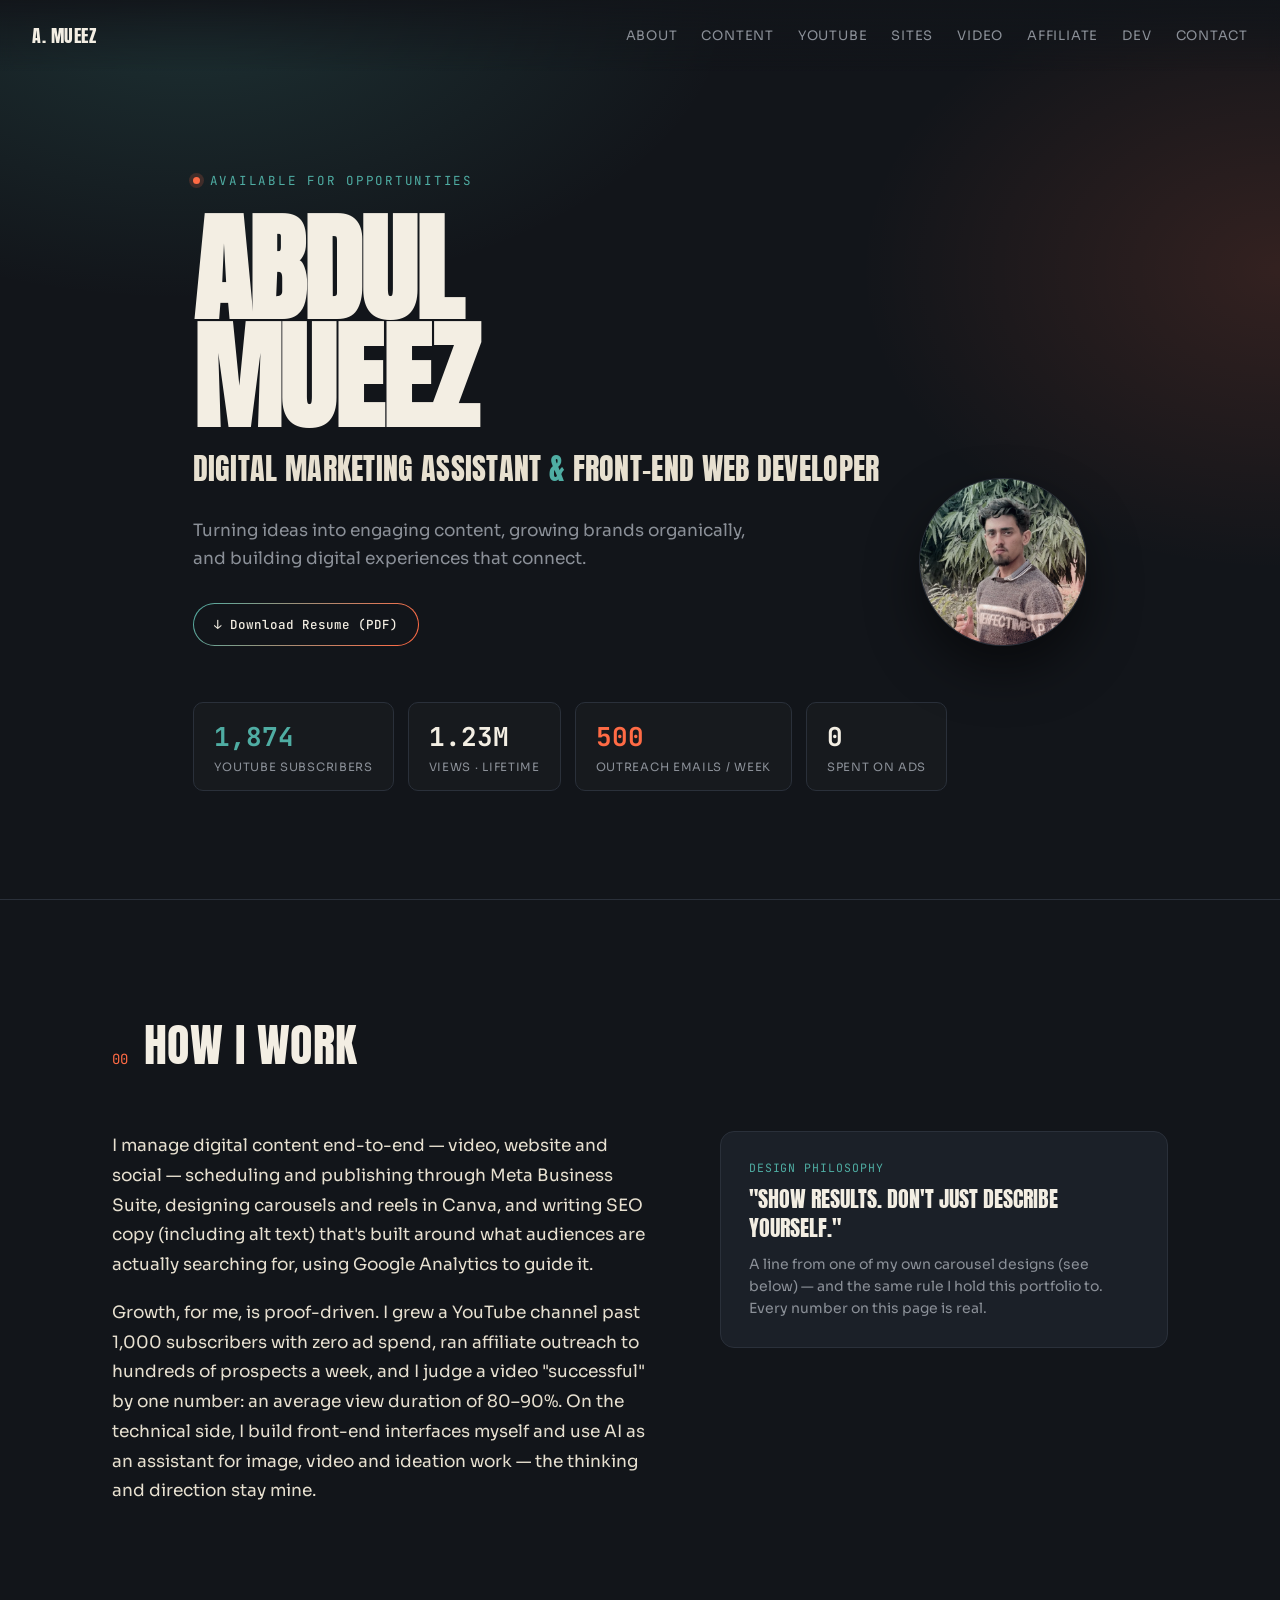
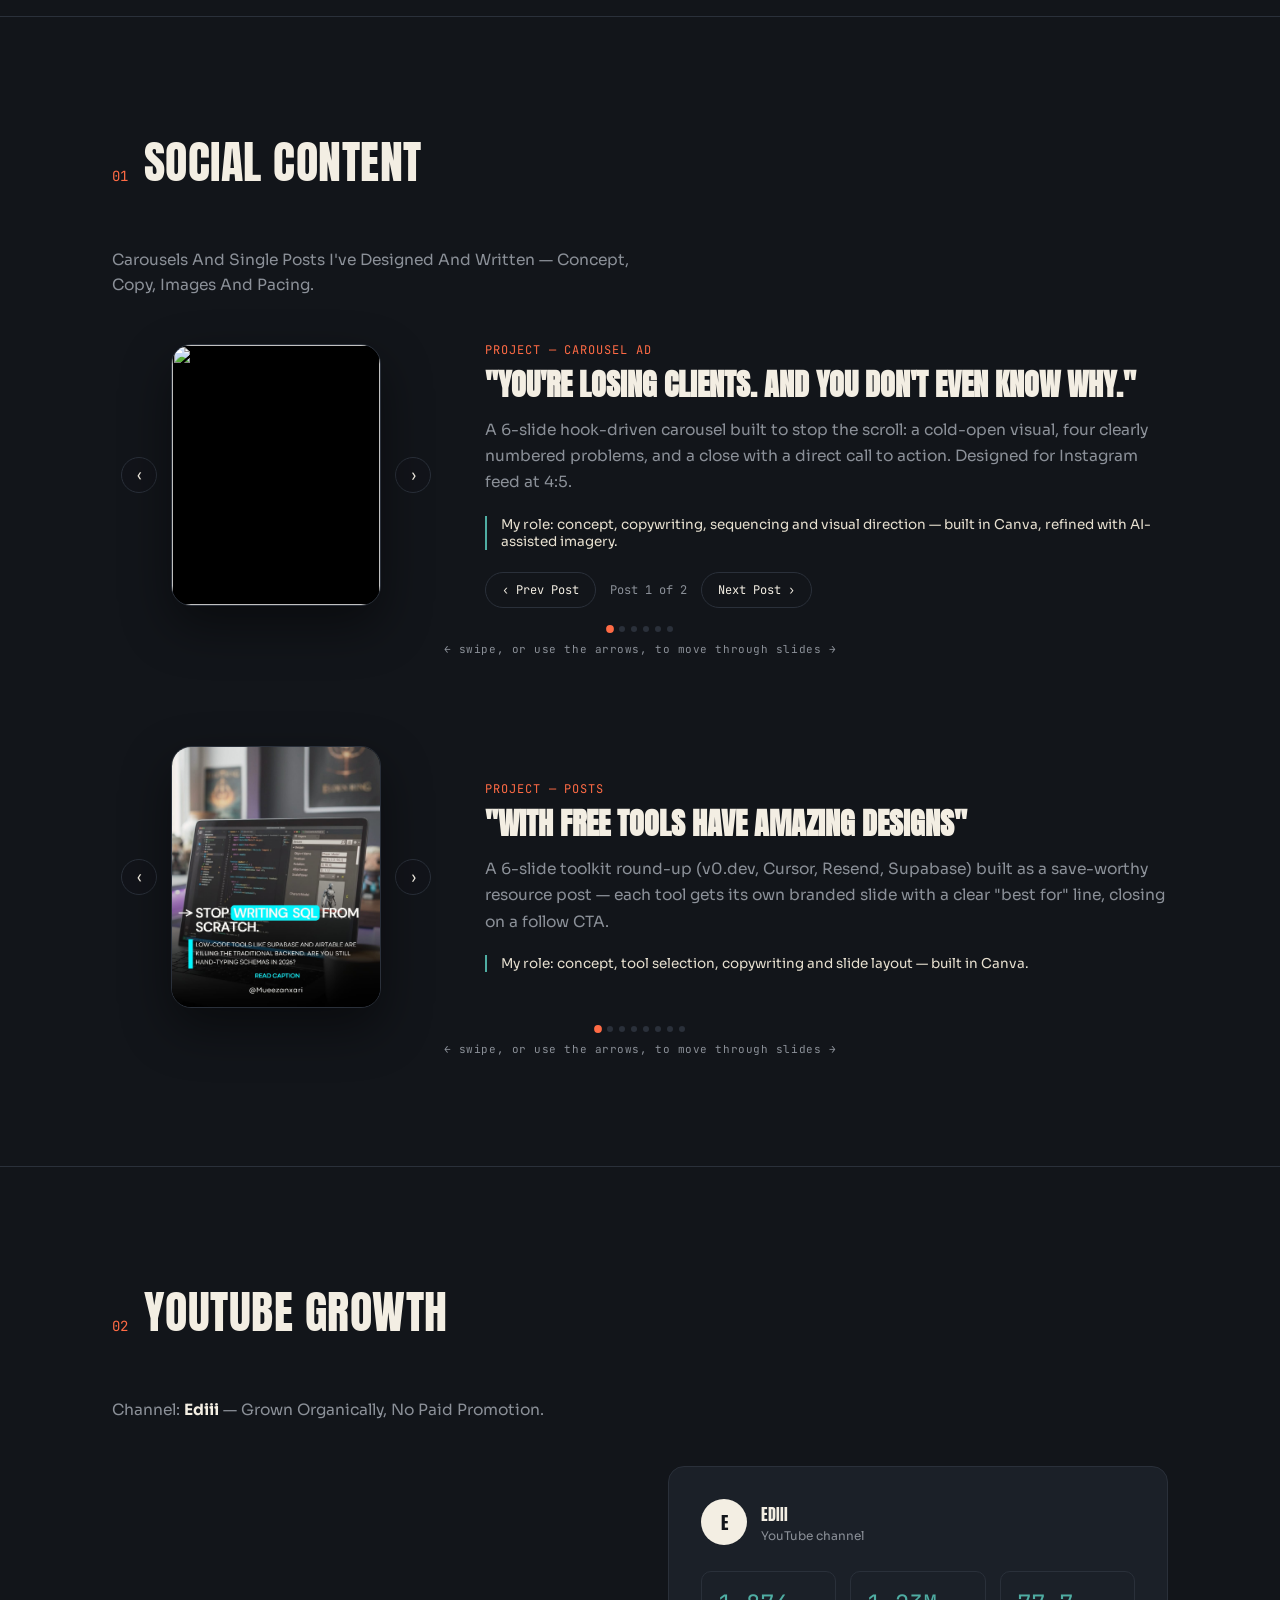
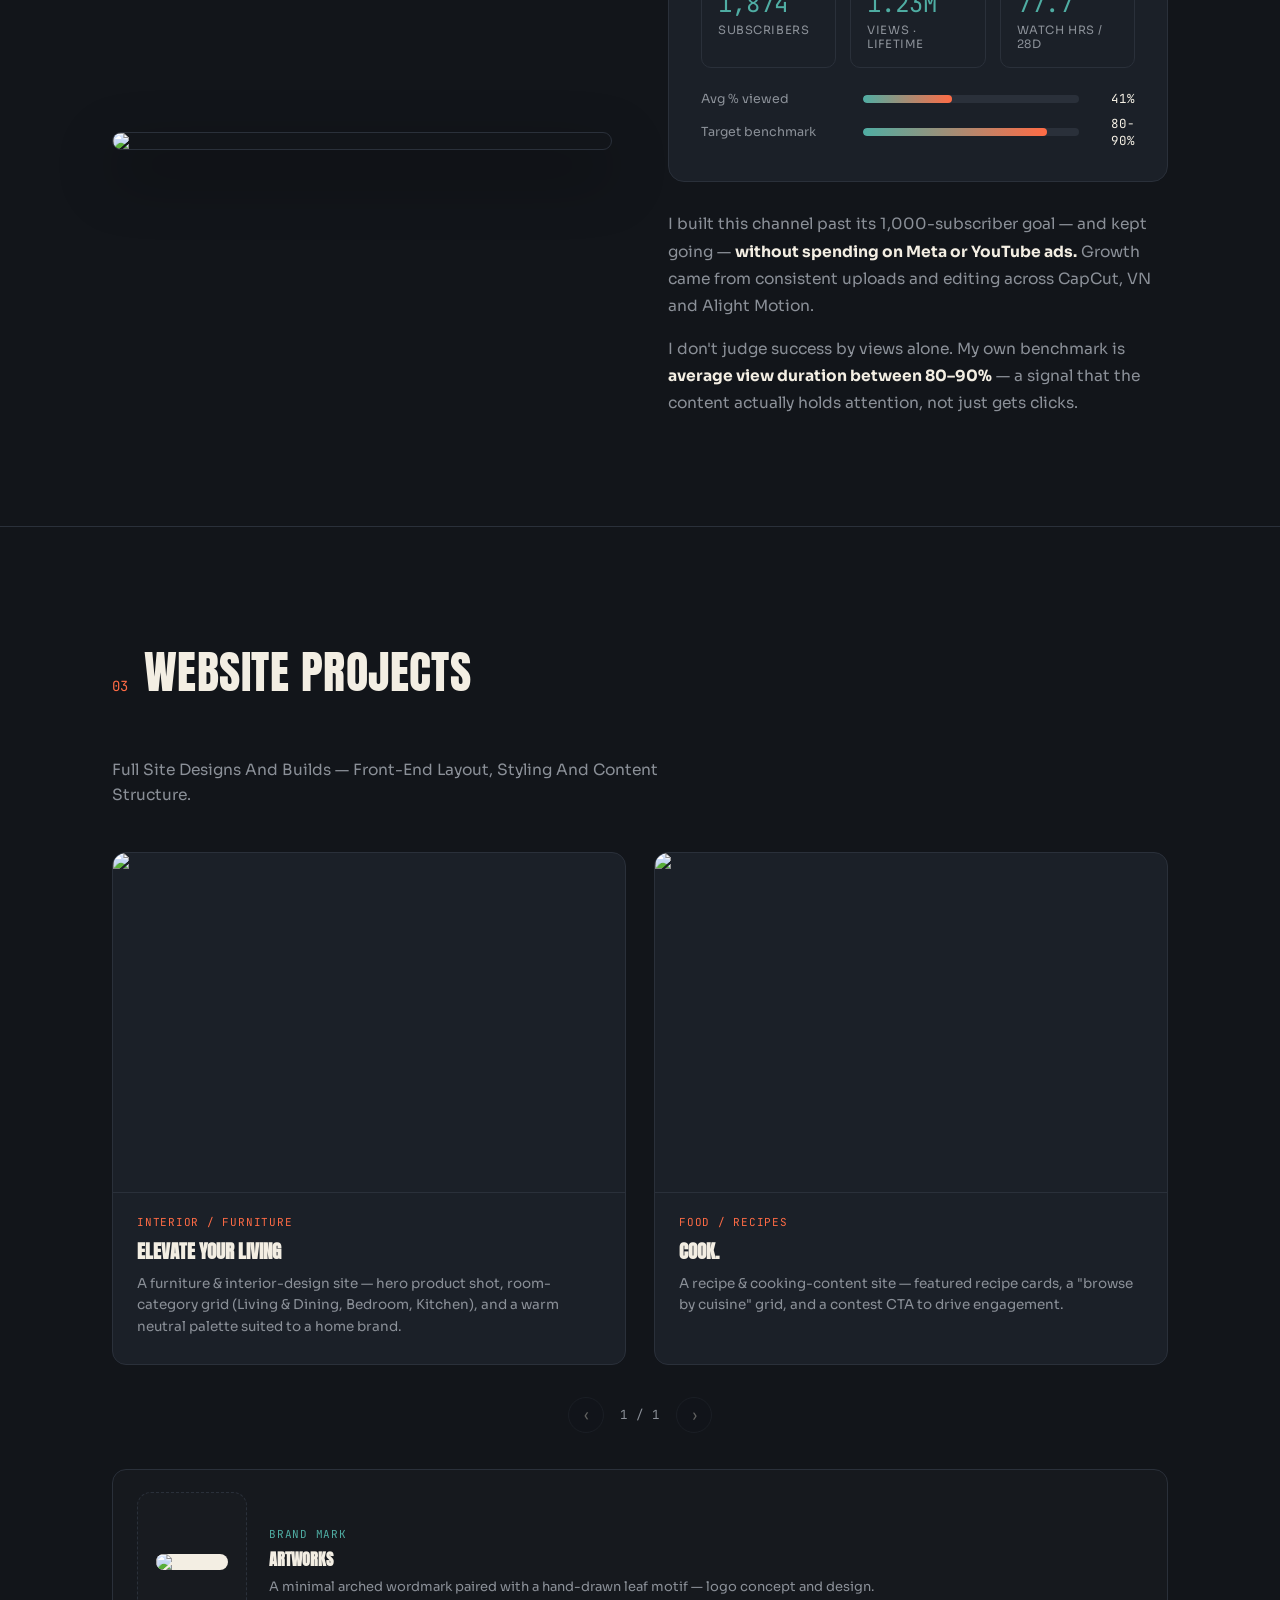
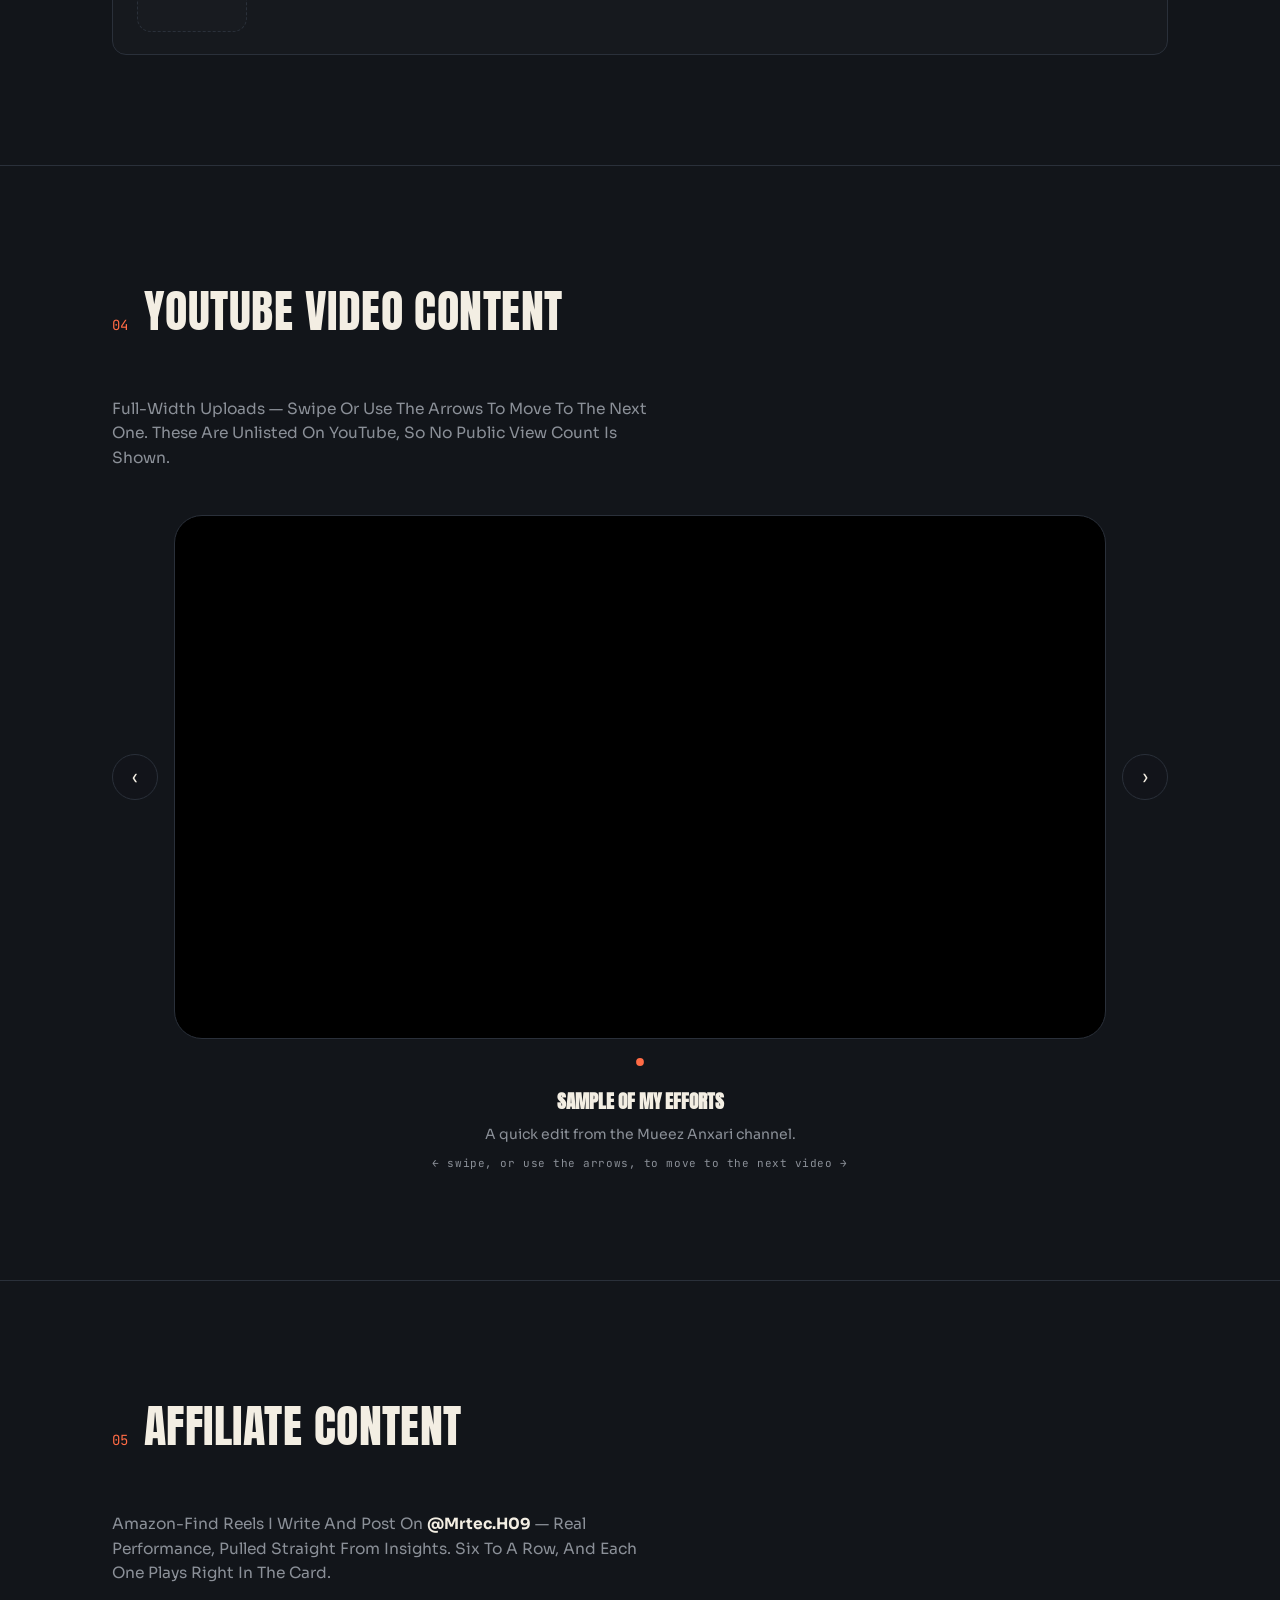
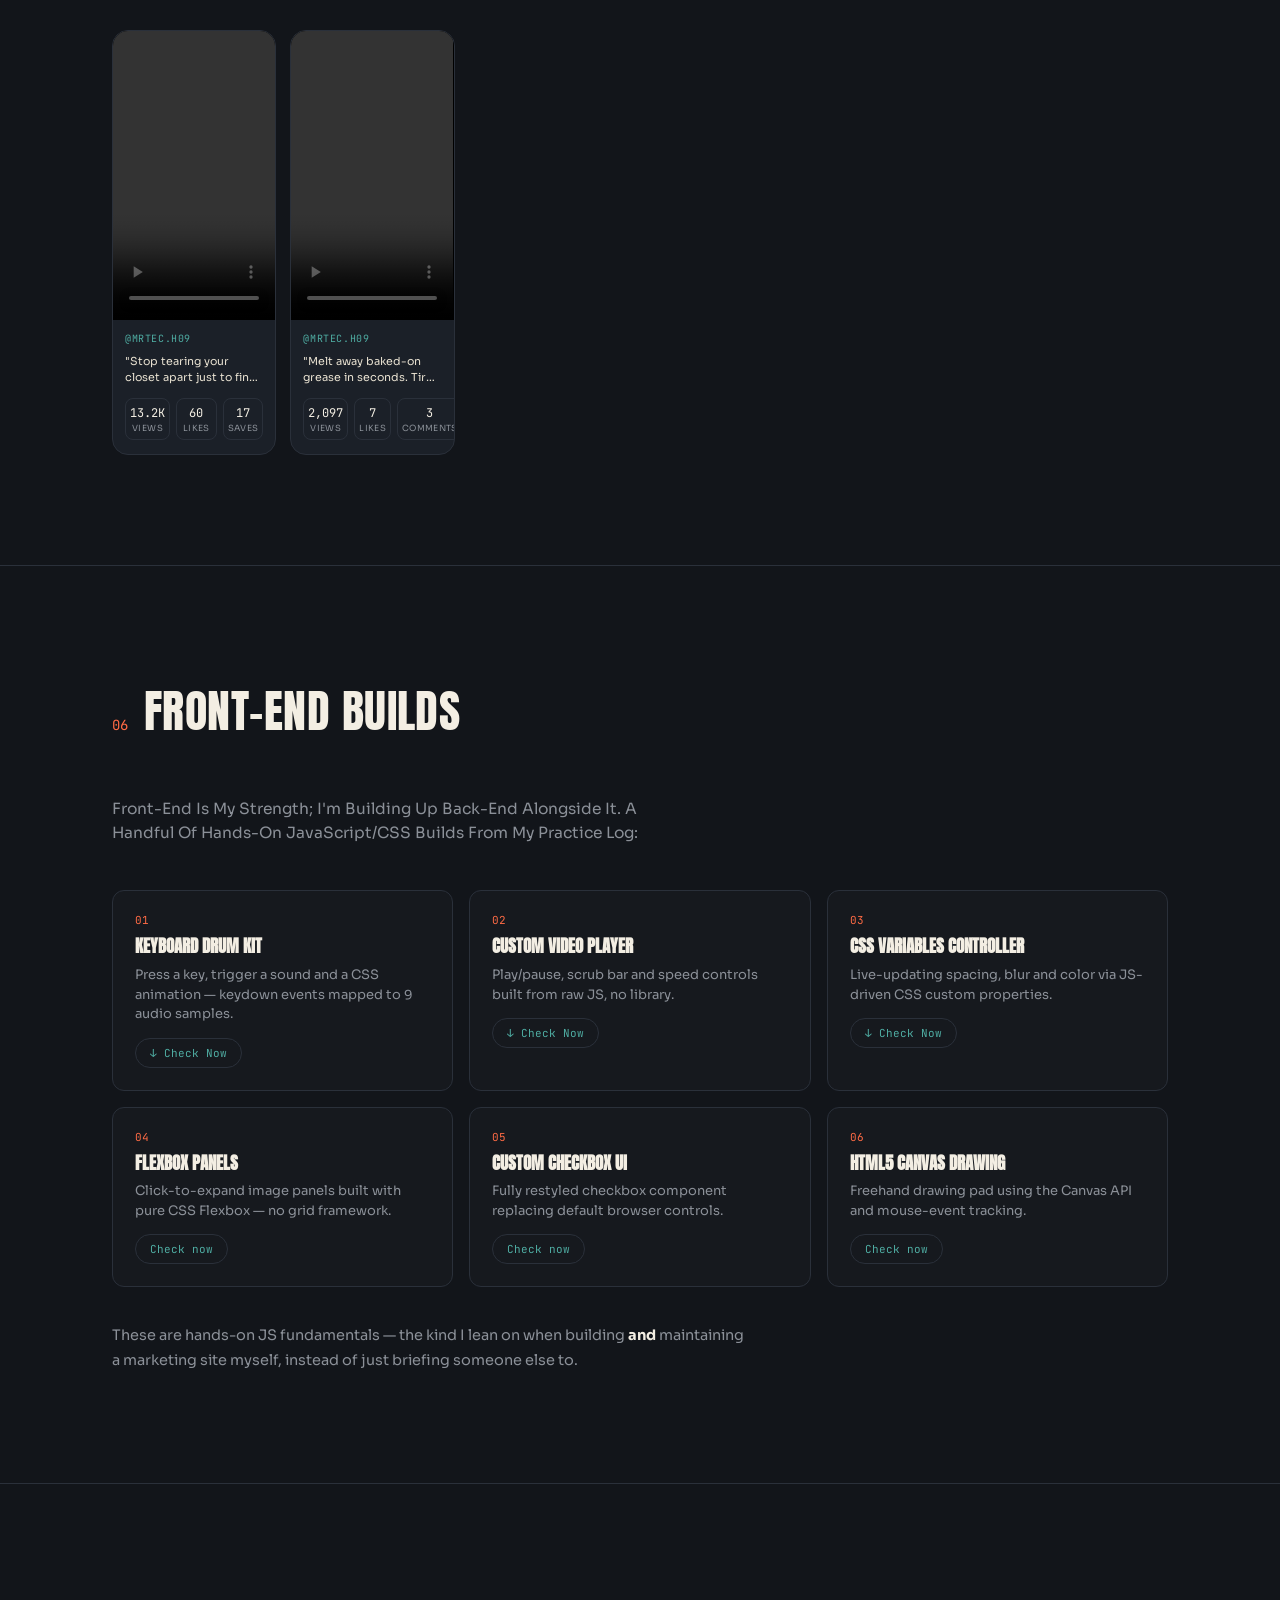
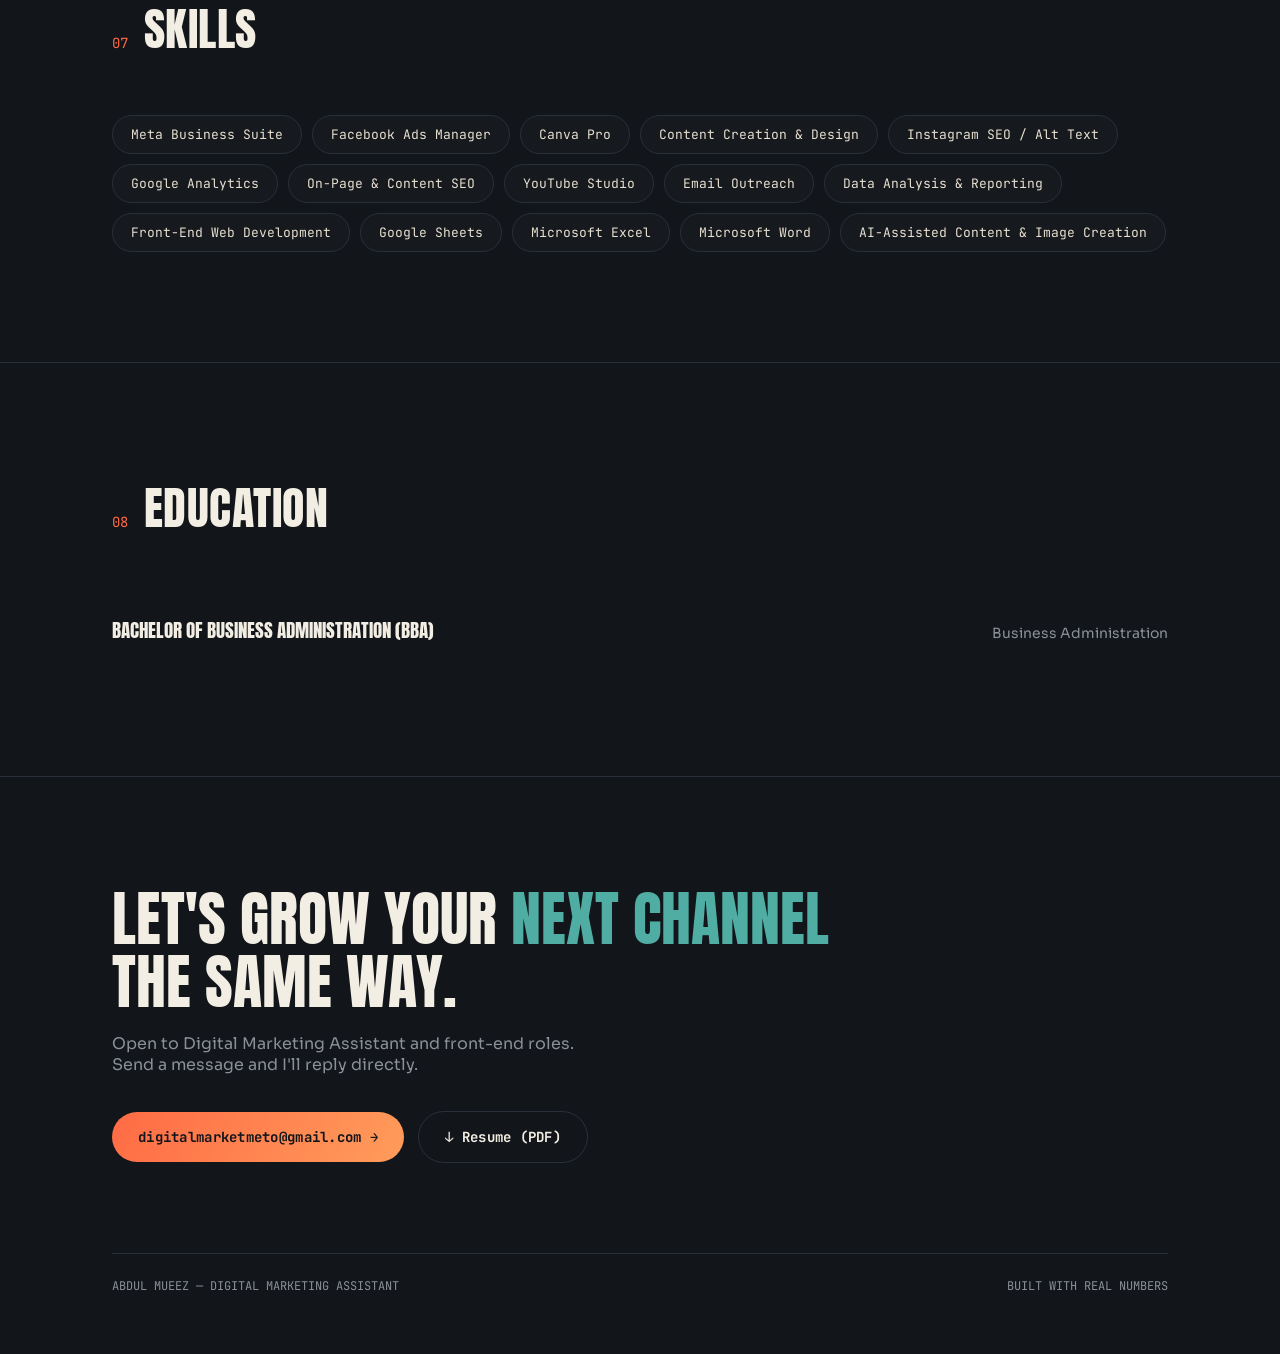
==== index.html @ c9b71354 "Update index.html" ====
<!DOCTYPE html>
<html lang="en">
<head>
<meta charset="UTF-8">
<meta name="viewport" content="width=device-width, initial-scale=1.0">
<title>Abdul Mueez — Digital Marketing Assistant</title>
<link rel="preconnect" href="https://fonts.googleapis.com">
<link rel="preconnect" href="https://fonts.gstatic.com" crossorigin>
<link href="https://fonts.googleapis.com/css2?family=Anton&family=Sora:wght@400;500;600;700;800&family=JetBrains+Mono:wght@400;500;700&display=swap" rel="stylesheet">
<link rel="stylesheet" href="./Portfolio.css">
<style></style>
</head>
<body>

<nav>
  <div class="nav-mark">A. MUEEZ</div>
  <div class="nav-links">
    <a href="#about">About</a>
    <a href="#content">Content</a>
    <a href="#youtube">YouTube</a>
    <a href="#sites">Sites</a>
    <a href="#video">Video</a>
    <a href="#affiliate">Affiliate</a>
    <a href="#dev">Dev</a>
    <a href="#contact">Contact</a>
  </div>
</nav>

<!--
  HERO BACKGROUND — to add one, drop an image at ./images/hero-bg.jpg (or edit
  the filename in Portfolio.css under "header.hero"). Recommended format:
    - JPG or WebP, landscape / wide orientation
    - At least 1920×1080px (bigger is fine, it's cropped to cover the section)
    - Keep the file under ~500KB so the page still loads fast
  A dark gradient is layered on top in CSS so your name and text stay readable
  over any photo — you don't need to darken the image yourself.
-->
<header class="hero">
  <div class="wrap">
    <div class="hero-inner">
      <div>
        <div class="eyebrow">Available for opportunities</div>
        <h1 class="name">ABDUL<br>MUEEZ</h1>
        <div class="role-line">Digital Marketing Assistant <span>&</span> Front-End Web Developer</div>
        <p class="bio">Turning ideas into engaging content, growing brands organically, and building digital experiences that connect.</p>
        <a class="hero-cta" href="./Abdul-Mueez-Resume.pdf" download="Abdul-Mueez-Resume.pdf">↓ Download Resume (PDF)</a>
      </div>
      <div class="hero-photo"><img src="./Profile Photo (1).jpeg"></div>
    </div>

    <div class="proof">
      <div class="chip"><div class="num tealtxt">1,874</div><div class="lbl">YouTube subscribers</div></div>
      <div class="chip"><div class="num">1.23M</div><div class="lbl">Views · lifetime</div></div>
      <div class="chip"><div class="num coraltxt">500</div><div class="lbl">Outreach emails / week</div></div>
      <div class="chip"><div class="num">0</div><div class="lbl">Spent on ads</div></div>
    </div>
  </div>
</header>

<!-- ABOUT -->
<section id="about">
  <div class="wrap">
    <div class="sec-head">
      <span class="sec-index">00</span>
      <span class="sec-title">How I Work</span>
    </div>
    <div class="about-grid">
      <div class="about-text">
        <p>I manage digital content end-to-end — video, website and social — scheduling and publishing through Meta Business Suite, designing carousels and reels in Canva, and writing SEO copy (including alt text) that's built around what audiences are actually searching for, using Google Analytics to guide it.</p>
        <p>Growth, for me, is proof-driven. I grew a YouTube channel past 1,000 subscribers with zero ad spend, ran affiliate outreach to hundreds of prospects a week, and I judge a video "successful" by one number: an average view duration of 80–90%. On the technical side, I build front-end interfaces myself and use AI as an assistant for image, video and ideation work — the thinking and direction stay mine.</p>
      </div>
      <div class="principle">
        <div class="tag">Design philosophy</div>
        <div class="quote">"Show results. Don't just describe yourself."</div>
        <div class="note">A line from one of my own carousel designs (see below) — and the same rule I hold this portfolio to. Every number on this page is real.</div>
      </div>
    </div>
  </div>
</section>

<!-- SOCIAL CONTENT -->
<section id="content">
  <div class="wrap">
    <div class="sec-head">
      <span class="sec-index">01</span>
      <span class="sec-title">Social Content</span>
    </div>
    <div class="sec-sub" style="margin-bottom:44px;">Carousels and single posts I've designed and written — concept, copy, images and pacing.</div>

    <!-- PROJECT 1: "Losing Clients" — multi-post carousel with visible prev/next arrows -->
    <div class="carousel-project" id="lcProject" data-manual="true">
      <div class="carousel-block">
        <div class="phone-stage">
          <button class="phone-nav-btn" id="lcSlidePrev" aria-label="Previous slide">‹</button>
          <div class="phone-frame">
            <div class="phone-track carousel-track" id="lcTrack"><!-- filled by script --></div>
          </div>
          <button class="phone-nav-btn" id="lcSlideNext" aria-label="Next slide">›</button>
        </div>
        <div class="carousel-copy">
          <div class="proj-tag">Project — Carousel Ad</div>
          <h3 id="lcTitle"></h3>
          <p id="lcBody"></p>
          <div class="role-note">My role: concept, copywriting, sequencing and visual direction — built in Canva, refined with AI-assisted imagery.</div>
          <div class="post-switcher">
            <button id="lcPostPrev">‹ Prev Post</button>
            <span id="lcPostLabel">Post 1 of 1</span>
            <button id="lcPostNext">Next Post ›</button>
          </div>
        </div>
      </div>
      <div class="dots carousel-dots" id="lcDots"></div>
      <div class="swipe-hint">← swipe, or use the arrows, to move through slides →</div>
    </div>
    <!--
      TO ADD ANOTHER CAROUSEL POST HERE: scroll to the bottom of this file,
      find the `lcPosts` array in the <script>, and add another object with
      a title, body copy and a list of 5–6 image paths. It'll show up as the
      next post when "Next Post" is clicked — no other HTML edits needed.
    -->

    <div class="carousel-project">
      <div class="carousel-block">
        <div class="phone-stage">
          <button class="phone-nav-btn" id="ftSlidePrev" aria-label="Previous slide">‹</button>
          <div class="phone-frame">
            <div class="phone-track carousel-track">
              <div class="phone-slide"><img src="./post  (1).jpeg"></div>
              <div class="phone-slide"><img src="./post  (2).jpeg"></div>
              <div class="phone-slide"><img src="./post  (3).jpeg"></div>
              <div class="phone-slide"><img src="./post  (4).jpeg"></div>
              <div class="phone-slide"><img src="./post  (5).jpeg"></div>
              <div class="phone-slide"><img src="./post  (6).jpeg"></div>
              <div class="phone-slide"><img src="./post (1).jpeg"></div>
              <div class="phone-slide"><img src="./post (2).jpeg"></div>
            </div>
          </div>
          <button class="phone-nav-btn" id="ftSlideNext" aria-label="Next slide">›</button>
        </div>
        <div class="carousel-copy">
          <div class="proj-tag">Project — Posts</div>
          <h3>"With Free Tools Have Amazing Designs"</h3>
          <p>A 6-slide toolkit round-up (v0.dev, Cursor, Resend, Supabase) built as a save-worthy resource post — each tool gets its own branded slide with a clear "best for" line, closing on a follow CTA.</p>
          <div class="role-note">My role: concept, tool selection, copywriting and slide layout — built in Canva.</div>
        </div>
      </div>
      <div class="dots carousel-dots"></div>
      <div class="swipe-hint">← swipe, or use the arrows, to move through slides →</div>
    </div>

    <!-- <div class="posts-row">
      <div class="post-card">
        <div class="media-empty"><div class="plus">+</div><p>Post Image</p></div>
        <div class="pc-body">
          <div class="pc-tag">Single Post</div>
          <h5>"Chatbots Are Dead."</h5>
          <p>AI/tech news hook post with a "read caption" CTA to drive comments and saves.</p>
        </div>
      </div>
      <div class="post-empty"><div class="plus">+</div><p>ADD POST<br>OR CAROUSEL</p></div>
    </div> -->
  </div>
</section>

<!-- YOUTUBE -->
<section id="youtube">
  <div class="wrap">
    <div class="sec-head">
      <span class="sec-index">02</span>
      <span class="sec-title">YouTube Growth</span>
    </div>
    <div class="sec-sub" style="margin-bottom:44px;">Channel: <strong style="color:var(--text-hi)">Ediii</strong> — grown organically, no paid promotion.</div>

    <div class="yt-grid">
      <div class="yt-shot">
        <div><img src="./images/youtube Ss.jpeg"></div>
      </div>

      <div>
        <div class="yt-dash" style="margin-bottom:28px;">
          <div class="yt-top">
            <div class="yt-avatar">E</div>
            <div class="yt-name">Ediii<span class="sub">YouTube channel</span></div>
          </div>
          <div class="yt-stats">
            <div class="yt-stat"><div class="v">1,874</div><div class="l">Subscribers</div></div>
            <div class="yt-stat"><div class="v">1.23M</div><div class="l">Views · lifetime</div></div>
            <div class="yt-stat"><div class="v">77.7</div><div class="l">Watch hrs / 28d</div></div>
          </div>
          <div class="yt-bar-row">
            <div class="yt-bar-label">Avg % viewed</div>
            <div class="yt-bar-track"><div class="yt-bar-fill" style="width:41%"></div></div>
            <div class="yt-bar-val">41%</div>
          </div>
          <div class="yt-bar-row">
            <div class="yt-bar-label">Target benchmark</div>
            <div class="yt-bar-track"><div class="yt-bar-fill" style="width:85%"></div></div>
            <div class="yt-bar-val">80-90%</div>
          </div>
        </div>

        <div class="yt-copy">
          <p>I built this channel past its 1,000-subscriber goal — and kept going — <strong>without spending on Meta or YouTube ads.</strong> Growth came from consistent uploads and editing across CapCut, VN and Alight Motion.</p>
          <p>I don't judge success by views alone. My own benchmark is <strong>average view duration between 80–90%</strong> — a signal that the content actually holds attention, not just gets clicks.</p>
        </div>
      </div>
    </div>
  </div>
</section>

<!-- WEBSITE PROJECTS -->
<section id="sites">
  <div class="wrap">
    <div class="sec-head">
      <span class="sec-index">03</span>
      <span class="sec-title">Website Projects</span>
    </div>
    <div class="sec-sub" style="margin-bottom:44px;">Full site designs and builds — front-end layout, styling and content structure.</div>

    <div class="site-grid" id="siteGrid"><!-- rendered by script --></div>
    <div class="site-pager">
      <button class="phone-nav-btn" id="sitePrev" aria-label="Previous projects">‹</button>
      <span class="site-page-label" id="sitePageLabel"></span>
      <button class="phone-nav-btn" id="siteNext" aria-label="Next projects">›</button>
    </div>
    <!--
      TO ADD MORE PROJECTS: scroll to the bottom of this file and add an
      object to the `siteProjects` array — { image, tag, title, description }.
      Two show per page; the Next button pages through the rest automatically.
    -->

    <div class="logo-strip">
      <div class="media-empty"><img src="./images/Artwork.jpeg"></div>
      <div>
        <div class="lt">Brand Mark</div>
        <h5>Artworks</h5>
        <p>A minimal arched wordmark paired with a hand-drawn leaf motif — logo concept and design.</p>
      </div>
    </div>
  </div>
</section>

<!-- YOUTUBE VIDEO CONTENT — full-width 16:9 swipe carousel -->
<section id="video">
  <div class="wrap">
    <div class="sec-head">
      <span class="sec-index">04</span>
      <span class="sec-title">YouTube Video Content</span>
    </div>
    <div class="sec-sub" style="margin-bottom:44px;">Full-width uploads — swipe or use the arrows to move to the next one. These are unlisted on YouTube, so no public view count is shown.</div>

    <div class="video-board" id="videoBoard">
      <div class="vid-carousel-stage">
        <button class="phone-nav-btn vid-nav-btn" id="ytPrev" aria-label="Previous video">‹</button>
        <div class="vid-frame vid-frame-full">
          <div class="vid-track" id="ytTrack"><!-- rendered by script --></div>
        </div>
        <button class="phone-nav-btn vid-nav-btn" id="ytNext" aria-label="Next video">›</button>
      </div>
      <div class="dots vid-dots" id="ytDots"></div>
      <div class="vid-caption">
        <h4 id="ytTitle"></h4>
        <p id="ytDesc"></p>
      </div>
      <div class="swipe-hint">← swipe, or use the arrows, to move to the next video →</div>
      <!--
        TO ADD A VIDEO: scroll to the bottom of this file and add an entry to
        the `ytVideos` array — { id:'YOUTUBE_ID', title:'...', description:'...' }.
        Title and description are just what you type here; nothing is pulled
        from YouTube automatically, and no view count is shown anywhere.
      -->
    </div>
  </div>
</section>

<!-- AFFILIATE / REELS PERFORMANCE -->
<section id="affiliate">
  <div class="wrap">
    <div class="sec-head">
      <span class="sec-index">05</span>
      <span class="sec-title">Affiliate Content</span>
    </div>
    <div class="sec-sub" style="margin-bottom:44px;">Amazon-find reels I write and post on <strong style="color:var(--text-hi)">@mrtec.h09</strong> — real performance, pulled straight from Insights. Six to a row, and each one plays right in the card.</div>

    <div class="reel-grid">
      <div class="reel-card">
        <div class="reel-shot">
          <video class="reel-video" controls preload="metadata" poster="">
            <source src="./videos/video 3 (4).mp4" type="video/mp4">
          </video>
        </div>
        <div class="reel-body">
          <div class="reel-account">@mrtec.h09</div>
          <div class="reel-caption">"Stop tearing your closet apart just to find one shirt! These stackable, sliding closet organizers are an absolute game-changer..."</div>
          <div class="reel-stats">
            <div class="reel-stat"><div class="rv">13.2K</div><div class="rl">Views</div></div>
            <div class="reel-stat"><div class="rv">60</div><div class="rl">Likes</div></div>
            <div class="reel-stat"><div class="rv">17</div><div class="rl">Saves</div></div>
          </div>
        </div>
      </div>
      <div class="reel-card">
        <div class="reel-shot">
          <video class="reel-video" controls preload="metadata" poster="">
            <source src="./videos/video 3 (3).mp4" type="video/mp4">
          </video>
        </div>
        <div class="reel-body">
          <div class="reel-account">@mrtec.h09</div>
          <div class="reel-caption">"Melt away baked-on grease in seconds. Tired of scrubbing your stovetop for hours? Let the tech do the heavy lifting..."</div>
          <div class="reel-stats">
            <div class="reel-stat"><div class="rv">2,097</div><div class="rl">Views</div></div>
            <div class="reel-stat"><div class="rv">7</div><div class="rl">Likes</div></div>
            <div class="reel-stat"><div class="rv">3</div><div class="rl">Comments</div></div>
          </div>
        </div>
      </div>
    </div>
  </div>
</section>

<!-- WEB DEV -->
<section id="dev">
  <div class="wrap">
    <div class="sec-head">
      <span class="sec-index">06</span>
      <span class="sec-title">Front-End Builds</span>
    </div>
    <div class="sec-sub" style="margin-bottom:44px;">Front-end is my strength; I'm building up back-end alongside it. A handful of hands-on JavaScript/CSS builds from my practice log:</div>

    <div class="dev-grid">
      <div class="dev-card"><div class="idx">01</div><h4>Keyboard Drum Kit</h4><p>Press a key, trigger a sound and a CSS animation — keydown events mapped to 9 audio samples.</p><a class="dev-download" href="./keyboard,.html">↓ Check Now</a></div>
      <div class="dev-card"><div class="idx">02</div><h4>Custom Video Player</h4><p>Play/pause, scrub bar and speed controls built from raw JS, no library.</p><a class="dev-download" href="./videoplayer.html">↓ Check Now</a></div>
      <div class="dev-card"><div class="idx">03</div><h4>CSS Variables Controller</h4><p>Live-updating spacing, blur and color via JS-driven CSS custom properties.</p><a class="dev-download" href="./variables.html">↓ Check Now</a></div>
      <div class="dev-card"><div class="idx">04</div><h4>Flexbox Panels</h4><p>Click-to-expand image panels built with pure CSS Flexbox — no grid framework.</p><a class="dev-download" href="./flexbox.html"> Check now</a></div>
      <div class="dev-card"><div class="idx">05</div><h4>Custom Checkbox UI</h4><p>Fully restyled checkbox component replacing default browser controls.</p><a class="dev-download" href="./checkbox.html"> Check now</a></div>
      <div class="dev-card"><div class="idx">06</div><h4>HTML5 Canvas Drawing</h4><p>Freehand drawing pad using the Canvas API and mouse-event tracking.</p><a class="dev-download" href="./html5canvas.html">Check now</a></div>
    </div>

    <div class="dev-note">These are hands-on JS fundamentals — the kind I lean on when building <strong>and</strong> maintaining a marketing site myself, instead of just briefing someone else to.</div>
  </div>
</section>

<!-- SKILLS -->
<section id="skills">
  <div class="wrap">
    <div class="sec-head">
      <span class="sec-index">07</span>
      <span class="sec-title">Skills</span>
    </div>
    <div class="skills-wrap">
      <span class="skill-pill">Meta Business Suite</span>
      <span class="skill-pill">Facebook Ads Manager</span>
      <span class="skill-pill">Canva Pro</span>
      <span class="skill-pill">Content Creation & Design</span>
      <span class="skill-pill">Instagram SEO / Alt Text</span>
      <span class="skill-pill">Google Analytics</span>
      <span class="skill-pill">On-Page & Content SEO</span>
      <span class="skill-pill">YouTube Studio</span>
      <span class="skill-pill">Email Outreach</span>
      <span class="skill-pill">Data Analysis & Reporting</span>
      <span class="skill-pill">Front-End Web Development</span>
      <span class="skill-pill">Google Sheets</span>
      <span class="skill-pill">Microsoft Excel</span>
      <span class="skill-pill">Microsoft Word</span>
      <span class="skill-pill">AI-Assisted Content & Image Creation</span>
    </div>
  </div>
</section>

<!-- EDUCATION -->
<section id="education">
  <div class="wrap">
    <div class="sec-head">
      <span class="sec-index">08</span>
      <span class="sec-title">Education</span>
    </div>
    <div class="edu-row">
      <div class="edu-deg">Bachelor of Business Administration (BBA)</div>
      <div class="edu-meta">Business Administration</div>
    </div>
  </div>
</section>

<!-- CONTACT -->
<footer id="contact">
  <div class="wrap">
    <div class="contact-headline">Let's grow your <span class="accent">next channel</span> the same way.</div>
    <p class="sub">Open to Digital Marketing Assistant and front-end roles. Send a message and I'll reply directly.</p>
    <div class="cta-row">
      <a class="contact-cta" href="mailto:digitalmarketmeto@gmail.com">digitalmarketmeto@gmail.com →</a>
      <a class="contact-cta ghost" href="./Abdul-Mueez-Resume.pdf" download="Abdul-Mueez-Resume.pdf">↓ Resume (PDF)</a>
    </div>

    <div class="foot-bottom">
      <span>ABDUL MUEEZ — DIGITAL MARKETING ASSISTANT</span>
      <span>BUILT WITH REAL NUMBERS</span>
    </div>
  </div>
</footer>

<script>
  /* generic scroll-tracked dots for any .carousel-project that ISN'T manually managed */
  document.querySelectorAll('.carousel-project:not([data-manual])').forEach(proj => {
    const track = proj.querySelector('.carousel-track');
    const dotsWrap = proj.querySelector('.carousel-dots');
    const slides = track.querySelectorAll('.phone-slide');
    slides.forEach((_, i) => {
      const d = document.createElement('div');
      d.className = 'dot' + (i === 0 ? ' active' : '');
      dotsWrap.appendChild(d);
    });
    const dots = dotsWrap.querySelectorAll('.dot');
    track.addEventListener('scroll', () => {
      const idx = Math.round(track.scrollLeft / track.clientWidth);
      dots.forEach((d,i) => d.classList.toggle('active', i === idx));
    });
  });

  /* slide-arrow buttons for the "Free Tools" project (block 2) */
  const ftTrack = document.querySelectorAll('.carousel-track')[1];
  document.getElementById('ftSlidePrev').addEventListener('click', () => ftTrack.scrollBy({left: -ftTrack.clientWidth, behavior:'smooth'}));
  document.getElementById('ftSlideNext').addEventListener('click', () => ftTrack.scrollBy({left: ftTrack.clientWidth, behavior:'smooth'}));

  // scroll-reveal
  document.querySelectorAll('section > .wrap > *').forEach(el => el.classList.add('reveal'));
  const revealObserver = new IntersectionObserver((entries) => {
    entries.forEach(entry => {
      if (entry.isIntersecting) {
        entry.target.classList.add('is-visible');
        revealObserver.unobserve(entry.target);
      }
    });
  }, { threshold: 0.12, rootMargin: '0px 0px -60px 0px' });
  document.querySelectorAll('.reveal').forEach(el => revealObserver.observe(el));

  /* ===================== PROJECT 1: "Losing Clients" — multi-post carousel ===================== */
  const lcPosts = [
    {
      title: `"You're Losing Clients. And You Don't Even Know Why."`,
      body: `A 6-slide hook-driven carousel built to stop the scroll: a cold-open visual, four clearly numbered problems, and a close with a direct call to action. Designed for Instagram feed at 4:5.`,
      images: ['./images/1.png','./images/2.png','./images/3.png','./images/4.png','./images/5.png','./images/6.png']
    },
    {
      title: `Add your next carousel post`,
      body: `Swap this copy and drop in 5–6 slide images in the \`lcPosts\` array below — this slot is ready to go.`,
      images: []
    }
  ];
  let lcPostIdx = 0;

  function renderLcPost(){
    const post = lcPosts[lcPostIdx];
    const track = document.getElementById('lcTrack');
    const dotsWrap = document.getElementById('lcDots');
    track.innerHTML = '';
    dotsWrap.innerHTML = '';
    if (post.images.length){
      post.images.forEach(src => {
        const slide = document.createElement('div');
        slide.className = 'phone-slide';
        slide.innerHTML = `<img src="${src}">`;
        track.appendChild(slide);
      });
      post.images.forEach((_, i) => {
        const d = document.createElement('div');
        d.className = 'dot' + (i === 0 ? ' active' : '');
        dotsWrap.appendChild(d);
      });
    } else {
      const slide = document.createElement('div');
      slide.className = 'phone-slide';
      slide.innerHTML = `<div class="media-empty" style="height:100%;"><div class="plus">+</div><p>Add Slide Images</p></div>`;
      track.appendChild(slide);
    }
    document.getElementById('lcTitle').textContent = post.title;
    document.getElementById('lcBody').textContent = post.body;
    document.getElementById('lcPostLabel').textContent = `Post ${lcPostIdx + 1} of ${lcPosts.length}`;
    track.scrollTo({left: 0});
  }
  const lcTrackEl = document.getElementById('lcTrack');
  lcTrackEl.addEventListener('scroll', () => {
    const idx = Math.round(lcTrackEl.scrollLeft / lcTrackEl.clientWidth);
    document.querySelectorAll('#lcDots .dot').forEach((d,i) => d.classList.toggle('active', i === idx));
  });
  document.getElementById('lcPostPrev').addEventListener('click', () => { lcPostIdx = (lcPostIdx - 1 + lcPosts.length) % lcPosts.length; renderLcPost(); });
  document.getElementById('lcPostNext').addEventListener('click', () => { lcPostIdx = (lcPostIdx + 1) % lcPosts.length; renderLcPost(); });
  document.getElementById('lcSlidePrev').addEventListener('click', () => lcTrackEl.scrollBy({left: -lcTrackEl.clientWidth, behavior:'smooth'}));
  document.getElementById('lcSlideNext').addEventListener('click', () => lcTrackEl.scrollBy({left: lcTrackEl.clientWidth, behavior:'smooth'}));
  renderLcPost();

  /* ===================== YOUTUBE VIDEO CONTENT: full-width swipe carousel ===================== */
  /* Add as many videos as you like — the carousel handles any number of        */
  /* slides. Title/description are typed here, not pulled from YouTube (these  */
  /* uploads are Unlisted, and no view count is fetched or shown, on purpose). */
  const ytVideos = [
    { id:'GV9OEqpqWaE', title:'Sample of My Efforts', description:'A quick edit from the Mueez Anxari channel.' }
    // add more here, e.g.:
    // { id:'YOUR_VIDEO_ID', title:'Your Title', description:'A line or two about this clip.' },
  ];

  function renderYtVideos(){
    const track = document.getElementById('ytTrack');
    const dotsWrap = document.getElementById('ytDots');
    track.innerHTML = '';
    dotsWrap.innerHTML = '';
    ytVideos.forEach((v, i) => {
      const slide = document.createElement('div');
      slide.className = 'vid-slide';
      slide.innerHTML = `<div class="vid-embed"><iframe src="https://www.youtube.com/embed/${v.id}" allow="accelerometer; autoplay; clipboard-write; encrypted-media; gyroscope; picture-in-picture" allowfullscreen></iframe></div>`;
      track.appendChild(slide);
      const d = document.createElement('div');
      d.className = 'dot' + (i === 0 ? ' active' : '');
      dotsWrap.appendChild(d);
    });
    updateYtCaption(0);
    track.scrollTo({left: 0});
  }

  function updateYtCaption(i){
    const v = ytVideos[i];
    if (!v) return;
    document.getElementById('ytTitle').textContent = v.title;
    document.getElementById('ytDesc').textContent = v.description;
    document.querySelectorAll('#ytDots .dot').forEach((d, idx) => d.classList.toggle('active', idx === i));
  }

  const ytTrackEl = document.getElementById('ytTrack');
  ytTrackEl.addEventListener('scroll', () => {
    const idx = Math.round(ytTrackEl.scrollLeft / ytTrackEl.clientWidth);
    updateYtCaption(idx);
  });
  document.getElementById('ytPrev').addEventListener('click', () => ytTrackEl.scrollBy({left: -ytTrackEl.clientWidth, behavior:'smooth'}));
  document.getElementById('ytNext').addEventListener('click', () => ytTrackEl.scrollBy({left: ytTrackEl.clientWidth, behavior:'smooth'}));
  renderYtVideos();

  /* ===================== WEBSITE PROJECTS: paginated grid ===================== */
  /* Keeps the same two-up card layout — add as many projects as you like to    */
  /* the array below, and the Next button pages through them two at a time.     */
  const siteProjects = [
    {
      image: './images/project (1).jpeg',
      tag: 'Interior / Furniture',
      title: 'Elevate Your Living',
      description: 'A furniture & interior-design site — hero product shot, room-category grid (Living & Dining, Bedroom, Kitchen), and a warm neutral palette suited to a home brand.'
    },
    {
      image: './images/project (2).jpeg',
      tag: 'Food / Recipes',
      title: 'Cook.',
      description: 'A recipe & cooking-content site — featured recipe cards, a "browse by cuisine" grid, and a contest CTA to drive engagement.'
    }
    // add more here, e.g.:
    // { image:'./images/your-shot.jpeg', tag:'Category', title:'Site Name', description:'What it is and what you built.' },
  ];
  const SITES_PER_PAGE = 2;
  let sitePage = 0;

  function renderSitesPage(){
    const grid = document.getElementById('siteGrid');
    grid.innerHTML = '';
    const start = sitePage * SITES_PER_PAGE;
    siteProjects.slice(start, start + SITES_PER_PAGE).forEach(p => {
      const card = document.createElement('div');
      card.className = 'site-card';
      card.innerHTML = `
        <div class="site-shot"><img src="${p.image}"></div>
        <div class="site-body">
          <div class="stag">${p.tag}</div>
          <h4>${p.title}</h4>
          <p>${p.description}</p>
        </div>`;
      grid.appendChild(card);
    });
    const totalPages = Math.max(1, Math.ceil(siteProjects.length / SITES_PER_PAGE));
    document.getElementById('sitePageLabel').textContent = `${sitePage + 1} / ${totalPages}`;
    document.getElementById('sitePrev').disabled = sitePage === 0;
    document.getElementById('siteNext').disabled = sitePage >= totalPages - 1;
  }
  document.getElementById('sitePrev').addEventListener('click', () => {
    if (sitePage > 0) { sitePage--; renderSitesPage(); }
  });
  document.getElementById('siteNext').addEventListener('click', () => {
    const totalPages = Math.ceil(siteProjects.length / SITES_PER_PAGE);
    if (sitePage < totalPages - 1) { sitePage++; renderSitesPage(); }
  });
  renderSitesPage();
</script>

</body>
</html>
---- Portfolio.css ----
:root{
    --ink:#12151A;
    --ink-soft:#1B2028;
    --ink-line:#2A303A;
    --paper:#F3EEE3;
    --paper-dim:#E7E0D0;
    --teal:#4FADA3;
    --teal-dim:#2E5F5A;
    --coral:#FF6B45;
    --coral-dim:#7A3722;
    --muted:#8B9098;
    --text-hi:#F3EEE3;
  }
  *{margin:0;padding:0;box-sizing:border-box;}
  button{
    appearance:none;-webkit-appearance:none;-moz-appearance:none;
    font-family:inherit;
  }
  html{scroll-behavior:smooth;}
  body{
    background:var(--ink);
    color:var(--text-hi);
    font-family:'Sora',sans-serif;
    -webkit-font-smoothing:antialiased;
    overflow-x:hidden;
  }
  .mono{font-family:'JetBrains Mono',monospace;}
  ::selection{background:var(--coral);color:var(--ink);}

  a{color:inherit;text-decoration:none;}
  img{display:block;max-width:100%;}

  .wrap{max-width:1120px;margin:0 auto;padding:0 32px;}

  /* ---------- NAV ---------- */
  nav{
    position:fixed;top:0;left:0;right:0;z-index:50;
    display:flex;align-items:center;justify-content:space-between;
    padding:22px 32px;
    background:linear-gradient(to bottom, rgba(18,21,26,0.92), rgba(18,21,26,0));
    backdrop-filter:blur(6px);
  }
  .nav-mark{font-family:'Anton',sans-serif;font-size:18px;letter-spacing:0.5px;}
  .nav-links{display:flex;gap:24px;font-size:13px;letter-spacing:0.06em;text-transform:uppercase;color:var(--muted);}
  .nav-links a{transition:color .2s;}
  .nav-links a:hover{color:var(--coral);}
  @media(max-width:700px){ .nav-links{display:none;} }

  /* ---------- HERO ---------- */
  /*
    HERO BACKGROUND IMAGE — put a file at ./images/hero-bg.jpg (or change the
    filename below). Recommended: JPG/WebP, landscape, 1920x1080px or larger,
    under ~500KB. The gradients below sit on top of it so text stays readable
    even without editing the photo yourself. If no file exists at that path,
    the background just falls back to the gradients/solid color — nothing breaks.
  */
  header.hero{
    position:relative;
    min-height:100vh;
    display:flex;flex-direction:column;justify-content:center;
    padding:140px 0 80px;
    background:
      radial-gradient(ellipse 900px 500px at 15% 0%, rgba(79,173,163,0.18), transparent 60%),
      radial-gradient(ellipse 700px 500px at 100% 30%, rgba(255,107,69,0.14), transparent 60%),
      linear-gradient(rgba(18,21,26,0.88), rgba(18,21,26,0.94)),
      url('./images/hero-bg.jpg.jpeg') center / cover no-repeat,
      var(--ink);
    border-bottom:1px solid var(--ink-line);
  }
  .hero-inner{display:flex;justify-content:space-between;align-items:flex-end;gap:40px;}
  @media(max-width:850px){.hero-inner{flex-direction:column;align-items:flex-start;}}
  .hero-photo{
    width:168px;height:168px;border-radius:50%;flex-shrink:0;
    overflow:hidden;border:1px solid var(--ink-line);
    box-shadow:0 24px 50px rgba(0,0,0,0.5);
    position:relative;
  }
  .hero-photo img{width:100%;height:100%;object-fit:cover;filter:grayscale(35%) contrast(1.05);}
  .hero-photo::after{content:"";position:absolute;inset:0;
    background:linear-gradient(160deg, rgba(79,173,163,0.28), rgba(255,107,69,0.22));
    mix-blend-mode:color;}
  @media(max-width:850px){.hero-photo{width:120px;height:120px;order:-1;margin-bottom:8px;}}
  .eyebrow{
    display:inline-flex;align-items:center;gap:10px;
    font-family:'JetBrains Mono',monospace;font-size:12.5px;
    letter-spacing:0.14em;text-transform:uppercase;color:var(--teal);
    margin-bottom:26px;
  }
  .eyebrow::before{content:"";width:7px;height:7px;background:var(--coral);border-radius:50%;
    box-shadow:0 0 0 4px rgba(255,107,69,0.18);}
  h1.name{
    font-family:'Anton',sans-serif;
    font-size:clamp(52px,10vw,118px);
    line-height:0.92;
    letter-spacing:-0.01em;
    text-transform:uppercase;
    max-width:900px;
  }
  h1.name .accent{color:var(--coral);}
  .role-line{
    font-family:'Anton',sans-serif;
    font-size:clamp(20px,3vw,30px);
    color:var(--paper-dim);
    margin-top:14px;
    text-transform:uppercase;
    letter-spacing:0.01em;
  }
  .role-line span{color:var(--teal);}
  .bio{
    max-width:560px;
    font-size:17px;
    line-height:1.65;
    color:var(--muted);
    margin-top:26px;
  }

  .proof{display:flex;flex-wrap:wrap;gap:14px;margin-top:56px;}
  .chip{border:1px solid var(--ink-line);background:rgba(255,255,255,0.02);border-radius:10px;padding:16px 20px;min-width:130px;}
  .chip .num{font-family:'JetBrains Mono',monospace;font-size:26px;font-weight:700;color:var(--text-hi);}
  .chip .num.tealtxt{color:var(--teal);}
  .chip .num.coraltxt{color:var(--coral);}
  .chip .lbl{font-size:11.5px;letter-spacing:0.06em;text-transform:uppercase;color:var(--muted);margin-top:6px;}

  /* ---------- SECTION SCAFFOLD ---------- */
  section{padding:110px 0;border-bottom:1px solid var(--ink-line);}
  .reveal{opacity:0;transform:translateY(28px);transition:opacity .7s ease, transform .7s ease;}
  .reveal.is-visible{opacity:1;transform:translateY(0);}
  .sec-head{display:flex;align-items:baseline;gap:16px;margin-bottom:52px;}
  .sec-index{font-family:'JetBrains Mono',monospace;color:var(--coral);font-size:14px;}
  .sec-title{font-family:'Anton',sans-serif;font-size:clamp(30px,4.5vw,46px);text-transform:uppercase;letter-spacing:0.01em;}
  .sec-sub{color:var(--muted);font-size:15.5px;max-width:560px;margin-top:14px;line-height:1.6;text-transform:capitalize;}

  /* ---------- ABOUT ---------- */
  .about-grid{display:grid;grid-template-columns:1.1fr 0.9fr;gap:60px;align-items:start;}
  @media(max-width:800px){.about-grid{grid-template-columns:1fr;}}
  .about-text p{color:var(--paper-dim);font-size:17px;line-height:1.75;margin-bottom:18px;}
  .about-text p:last-child{margin-bottom:0;}
  .principle{background:var(--ink-soft);border:1px solid var(--ink-line);border-radius:14px;padding:28px;}
  .principle .tag{font-family:'JetBrains Mono',monospace;font-size:11.5px;color:var(--teal);text-transform:uppercase;letter-spacing:0.08em;margin-bottom:10px;}
  .principle .quote{font-family:'Anton',sans-serif;font-size:22px;line-height:1.3;text-transform:uppercase;color:var(--text-hi);}
  .principle .note{color:var(--muted);font-size:14px;margin-top:12px;line-height:1.55;}

  /* ---------- CAROUSEL (social content) ---------- */
  .carousel-block{display:grid;grid-template-columns:0.65fr 1.35fr;gap:44px;align-items:center;}
  @media(max-width:850px){.carousel-block{grid-template-columns:1fr;}}
  .carousel-copy .proj-tag{font-family:'JetBrains Mono',monospace;font-size:12px;color:var(--coral);text-transform:uppercase;letter-spacing:0.08em;}
  .carousel-copy h3{font-family:'Anton',sans-serif;font-size:30px;text-transform:uppercase;margin-top:10px;line-height:1.1;}
  .carousel-copy p{color:var(--muted);font-size:15.5px;line-height:1.7;margin-top:16px;}
  .carousel-copy .role-note{margin-top:20px;font-size:13.5px;color:var(--paper-dim);border-left:2px solid var(--teal);padding-left:14px;}

  .phone-stage{position:relative;display:flex;justify-content:center;align-items:center;gap:14px;}
  .phone-frame{
    position:relative;width:210px;
    border-radius:20px;overflow:hidden;
    border:1px solid var(--ink-line);
    box-shadow:0 20px 50px rgba(0,0,0,0.45);
    background:#000;
    transition:transform .3s ease;
  }
  .phone-frame:hover{transform:translateY(-4px);}
  .phone-track{display:flex;overflow-x:auto;scroll-snap-type:x mandatory;scrollbar-width:none;}
  .phone-track::-webkit-scrollbar{display:none;}
  .phone-slide{min-width:100%;aspect-ratio:4/5;scroll-snap-align:center;}
  .phone-slide img{width:100%;height:100%;object-fit:cover;display:block;}
  .dots{display:flex;gap:6px;justify-content:center;margin-top:18px;}
  .dot{width:6px;height:6px;border-radius:50%;background:var(--ink-line);transition:background .2s,transform .2s;}
  .dot.active{background:var(--coral);transform:scale(1.3);}
  .swipe-hint{text-align:center;font-family:'JetBrains Mono',monospace;font-size:11px;color:var(--muted);margin-top:10px;letter-spacing:0.05em;}
  .carousel-project{margin-bottom:90px;}
  .carousel-project:last-child{margin-bottom:0;}

  /* visible prev/next arrows flanking a phone-frame */
  .phone-nav-btn{
    width:36px;height:36px;border-radius:50%;flex-shrink:0;
    border:1px solid var(--ink-line);background:rgba(18,21,26,0.85);
    color:var(--text-hi);font-size:16px;cursor:pointer;
    transition:border-color .2s,background .2s,transform .2s;
  }
  .phone-nav-btn:hover{border-color:var(--coral);background:rgba(255,107,69,0.15);transform:translateY(-2px);}

  /* switch between multiple carousel posts within one project */
  .post-switcher{display:flex;align-items:center;gap:14px;margin-top:22px;}
  .post-switcher button{
    background:transparent;border:1px solid var(--ink-line);border-radius:100px;
    padding:9px 16px;color:var(--text-hi);font-family:'JetBrains Mono',monospace;font-size:12px;
    cursor:pointer;transition:border-color .2s,color .2s;
  }
  .post-switcher button:hover{border-color:var(--teal);color:var(--teal);}
  .post-switcher span{font-family:'JetBrains Mono',monospace;font-size:12px;color:var(--muted);}

  /* single posts row */
  .posts-row{display:grid;grid-template-columns:repeat(3,1fr);gap:20px;margin-top:70px;}
  @media(max-width:750px){.posts-row{grid-template-columns:1fr;max-width:340px;margin-left:auto;margin-right:auto;}}
  .post-card{border:1px solid var(--ink-line);border-radius:14px;overflow:hidden;background:var(--ink-soft);transition:transform .3s ease,border-color .3s ease;}
  .post-card:hover{transform:translateY(-4px);border-color:var(--teal);}
  .post-card img{width:100%;display:block;}
  .post-card .media-empty{aspect-ratio:4/5;}
  .post-card .pc-body{padding:16px 18px 20px;}
  .post-card .pc-tag{font-family:'JetBrains Mono',monospace;font-size:10.5px;color:var(--teal);text-transform:uppercase;letter-spacing:0.07em;}
  .post-card h5{font-family:'Anton',sans-serif;font-size:15px;text-transform:uppercase;margin-top:8px;line-height:1.25;}
  .post-card p{font-size:12.5px;color:var(--muted);margin-top:6px;line-height:1.5;}

  .post-empty{
    aspect-ratio:4/5;border-radius:14px;border:1px dashed var(--ink-line);
    display:flex;flex-direction:column;align-items:center;justify-content:center;
    text-align:center;padding:20px;background:rgba(255,255,255,0.012);
    transition:border-color .3s ease, background .3s ease;
    animation:pulse-border 3s ease-in-out infinite;
  }
  .post-empty:hover{border-color:var(--coral);background:rgba(255,107,69,0.04);animation:none;}
  .post-empty .plus{font-family:'Anton',sans-serif;font-size:26px;color:var(--ink-line);transition:color .3s ease;}
  .post-empty:hover .plus{color:var(--coral);}
  .post-empty p{font-family:'JetBrains Mono',monospace;font-size:10.5px;color:var(--muted);margin-top:8px;line-height:1.6;}

  /* ---------- YOUTUBE VIDEO CONTENT (full-width 16:9 swipe carousel) ---------- */
  .vid-carousel-stage{position:relative;display:flex;justify-content:center;align-items:center;gap:16px;}
  .vid-nav-btn{width:46px;height:46px;font-size:19px;flex-shrink:0;}

  .vid-frame{
    position:relative;overflow:hidden;
    border:1px solid var(--ink-line);
    background:#000;
    transition:transform .3s ease, box-shadow .3s ease;
  }
  .vid-frame:hover{transform:translateY(-4px);}
  .vid-frame-full{
    flex:1 1 auto;
    min-width:0;
    width:100%;
    aspect-ratio:16/9;
    border-radius:28px;
    animation:videoGlow 5s ease-in-out infinite;
  }
  @keyframes videoGlow{
    0%,100%{box-shadow:0 20px 50px rgba(0,0,0,0.45), 0 0 0 rgba(255,107,69,0);}
    50%{box-shadow:0 20px 50px rgba(0,0,0,0.45), 0 0 40px rgba(255,107,69,0.22);}
  }
  .vid-track{width:100%;height:100%;display:flex;overflow-x:auto;scroll-snap-type:x mandatory;scrollbar-width:none;}
  .vid-track::-webkit-scrollbar{display:none;}
  .vid-slide{min-width:100%;height:100%;position:relative;scroll-snap-align:center;}
  .vid-embed{position:absolute;inset:0;width:100%;height:100%;}
  .vid-embed iframe,.vid-embed video{position:absolute;inset:0;width:100%;height:100%;border:0;}
  .vid-dots{margin-top:20px;}

  .vid-caption{max-width:640px;margin:22px auto 0;text-align:center;}
  .vid-caption h4{font-family:'Anton',sans-serif;font-size:19px;text-transform:uppercase;color:var(--text-hi);}
  .vid-caption p{font-size:14px;color:var(--muted);margin-top:8px;line-height:1.6;}

  @media(max-width:650px){
    .vid-frame-full{border-radius:18px;}
    .vid-nav-btn{width:38px;height:38px;font-size:16px;}
  }

  /* ---------- YOUTUBE ---------- */
  .yt-grid{display:grid;grid-template-columns:1fr 1fr;gap:56px;align-items:center;}
  @media(max-width:850px){.yt-grid{grid-template-columns:1fr;}}
  .yt-dash{background:var(--ink-soft);border:1px solid var(--ink-line);border-radius:16px;padding:32px;}
  .yt-top{display:flex;align-items:center;gap:14px;margin-bottom:26px;}
  .yt-avatar{width:46px;height:46px;border-radius:50%;background:var(--paper);display:flex;align-items:center;justify-content:center;font-family:'Anton',sans-serif;color:var(--ink);font-size:18px;}
  .yt-name{font-family:'Anton',sans-serif;font-size:16px;text-transform:uppercase;}
  .yt-name .sub{display:block;font-family:'Sora',sans-serif;font-size:12px;color:var(--muted);font-weight:400;text-transform:none;margin-top:2px;}
  .yt-stats{display:grid;grid-template-columns:1fr 1fr 1fr;gap:14px;margin-bottom:22px;}
  @media(max-width:420px){.yt-stats{grid-template-columns:1fr 1fr;}}
  .yt-stat{border:1px solid var(--ink-line);border-radius:10px;padding:16px;}
  .yt-stat .v{font-family:'JetBrains Mono',monospace;font-size:24px;color:var(--teal);}
  .yt-stat .l{font-size:11.5px;color:var(--muted);text-transform:uppercase;letter-spacing:0.05em;margin-top:4px;}
  .yt-bar-row{display:flex;align-items:center;gap:12px;margin-top:8px;}
  .yt-bar-label{font-size:12.5px;color:var(--muted);width:150px;flex-shrink:0;}
  .yt-bar-track{flex:1;height:8px;background:var(--ink-line);border-radius:4px;overflow:hidden;}
  .yt-bar-fill{height:100%;background:linear-gradient(90deg,var(--teal),var(--coral));border-radius:4px;}
  .yt-bar-val{font-family:'JetBrains Mono',monospace;font-size:12.5px;color:var(--text-hi);width:44px;text-align:right;}

  .yt-shot{border-radius:16px;overflow:hidden;border:1px solid var(--ink-line);box-shadow:0 24px 60px rgba(0,0,0,0.45);}
  .yt-shot img{width:100%;}

  .yt-copy p{color:var(--muted);font-size:15.5px;line-height:1.75;margin-bottom:16px;}
  .yt-copy p:last-child{margin-bottom:0;}
  .yt-copy strong{color:var(--text-hi);}

  /* ---------- WEB DEV ---------- */
  .dev-grid{display:grid;grid-template-columns:repeat(3,1fr);gap:16px;}
  @media(max-width:800px){.dev-grid{grid-template-columns:repeat(2,1fr);}}
  @media(max-width:520px){.dev-grid{grid-template-columns:1fr;}}
  .dev-card{border:1px solid var(--ink-line);border-radius:12px;padding:22px;background:rgba(255,255,255,0.015);transition:border-color .2s,transform .2s;}
  .dev-card:hover{border-color:var(--teal);transform:translateY(-3px);}
  .dev-card .idx{font-family:'JetBrains Mono',monospace;font-size:11px;color:var(--coral);}
  .dev-card h4{font-family:'Anton',sans-serif;font-size:16.5px;text-transform:uppercase;margin-top:10px;line-height:1.2;}
  .dev-card p{font-size:13px;color:var(--muted);margin-top:8px;line-height:1.5;}
  .dev-download{display:inline-flex;align-items:center;gap:6px;margin-top:14px;font-family:'JetBrains Mono',monospace;font-size:11px;color:var(--teal);border:1px solid var(--ink-line);border-radius:100px;padding:7px 14px;transition:border-color .2s,color .2s;}
  .dev-download:hover{border-color:var(--teal);color:var(--text-hi);}
  .dev-note{margin-top:36px;color:var(--muted);font-size:14.5px;max-width:640px;line-height:1.7;}
  .dev-note strong{color:var(--text-hi);}

  /* website project cards */
  .site-grid{display:grid;grid-template-columns:1fr 1fr;gap:28px;}
  @media(max-width:800px){.site-grid{grid-template-columns:1fr;}}
  .site-card{border:1px solid var(--ink-line);border-radius:14px;overflow:hidden;background:var(--ink-soft);transition:transform .3s ease,border-color .3s ease;}
  .site-card:hover{transform:translateY(-4px);border-color:var(--coral);}
  .site-shot{max-height:340px;height:340px;overflow:hidden;border-bottom:1px solid var(--ink-line);}
  .site-shot img{width:100%;display:block;}
  .site-body{padding:22px 24px 26px;}
  .site-body .stag{font-family:'JetBrains Mono',monospace;font-size:11px;color:var(--coral);text-transform:uppercase;letter-spacing:0.07em;}
  .site-body h4{font-family:'Anton',sans-serif;font-size:19px;text-transform:uppercase;margin-top:8px;}
  .site-body p{font-size:13.5px;color:var(--muted);margin-top:8px;line-height:1.6;}

  .site-pager{display:flex;align-items:center;justify-content:center;gap:16px;margin-top:32px;}
  .site-page-label{font-family:'JetBrains Mono',monospace;font-size:12.5px;color:var(--muted);min-width:36px;text-align:center;}
  .site-pager .phone-nav-btn:disabled{opacity:0.35;cursor:not-allowed;}
  .site-pager .phone-nav-btn:disabled:hover{border-color:var(--ink-line);background:rgba(18,21,26,0.85);transform:none;}

  /* logo mini card */
  .logo-strip{display:flex;align-items:center;gap:22px;margin-top:36px;padding:22px 24px;border:1px solid var(--ink-line);border-radius:14px;background:rgba(255,255,255,0.015);}
  .logo-strip img{width:110px;border-radius:8px;flex-shrink:0;background:#F3EEE3;}
  .logo-strip .media-empty{width:110px;height:80px;flex-shrink:0;}
  .logo-strip .lt{font-family:'JetBrains Mono',monospace;font-size:11px;color:var(--teal);text-transform:uppercase;letter-spacing:0.07em;}
  .logo-strip h5{font-family:'Anton',sans-serif;font-size:16px;text-transform:uppercase;margin-top:6px;}
  .logo-strip p{font-size:13px;color:var(--muted);margin-top:6px;line-height:1.5;}

  /* ---------- AFFILIATE: 6-across, compact, playable ---------- */
  .reel-grid{display:grid;grid-template-columns:repeat(6,1fr);gap:14px;}
  @media(max-width:1000px){.reel-grid{grid-template-columns:repeat(3,1fr);}}
  @media(max-width:600px){.reel-grid{grid-template-columns:repeat(2,1fr);}}
  .reel-card{border:1px solid var(--ink-line);border-radius:16px;overflow:hidden;background:var(--ink-soft);transition:transform .3s ease,border-color .3s ease;}
  .reel-card:hover{transform:translateY(-4px);border-color:var(--teal);}
  .reel-shot{position:relative;aspect-ratio:9/16;}
  .reel-video{width:100%;height:100%;object-fit:cover;background:#000;display:block;}
  .reel-body{padding:12px 12px 14px;}
  .reel-account{font-family:'JetBrains Mono',monospace;font-size:10px;color:var(--teal);text-transform:uppercase;letter-spacing:0.06em;}
  .reel-caption{font-size:11px;color:var(--paper-dim);margin-top:8px;line-height:1.5;display:-webkit-box;-webkit-line-clamp:2;-webkit-box-orient:vertical;overflow:hidden;}
  .reel-stats{display:grid;grid-template-columns:repeat(3,1fr);gap:6px;margin-top:12px;}
  .reel-stat{border:1px solid var(--ink-line);border-radius:8px;padding:6px 4px;text-align:center;}
  .reel-stat .rv{font-family:'JetBrains Mono',monospace;font-size:12px;color:var(--text-hi);}
  .reel-stat .rl{font-size:8.5px;color:var(--muted);text-transform:uppercase;letter-spacing:0.04em;margin-top:2px;}
  .reel-empty .media-empty{aspect-ratio:9/16;}

  /* generic media placeholder */
  .media-empty{
    width:100%;height:100%;min-height:140px;border-radius:inherit;
    border:1px dashed var(--ink-line);
    display:flex;flex-direction:column;align-items:center;justify-content:center;
    text-align:center;padding:18px;background:rgba(255,255,255,0.012);
    transition:border-color .3s ease, background .3s ease;
    animation:pulse-border 3s ease-in-out infinite;
  }
  .media-empty:hover{border-color:var(--coral);background:rgba(255,107,69,0.04);animation:none;}
  .media-empty .plus{font-family:'Anton',sans-serif;font-size:24px;color:var(--ink-line);transition:color .3s ease;}
  .media-empty:hover .plus{color:var(--coral);}
  .media-empty p{font-family:'JetBrains Mono',monospace;font-size:10px;color:var(--muted);margin-top:8px;line-height:1.55;text-transform:uppercase;letter-spacing:0.04em;}
  @keyframes pulse-border{
    0%,100%{border-color:var(--ink-line);}
    50%{border-color:#3a4250;}
  }

  /* ---------- SKILLS ---------- */
  .skills-wrap{display:flex;flex-wrap:wrap;gap:10px;}
  .skill-pill{font-family:'JetBrains Mono',monospace;font-size:13px;border:1px solid var(--ink-line);border-radius:100px;padding:10px 18px;color:var(--paper-dim);background:rgba(255,255,255,0.015);}

  /* ---------- EDU ---------- */
  .edu-row{display:flex;justify-content:space-between;align-items:baseline;flex-wrap:wrap;gap:10px;border-bottom:1px solid var(--ink-line);padding:22px 0;}
  .edu-row:first-child{padding-top:0;}
  .edu-row:last-child{border-bottom:none;}
  .edu-deg{font-family:'Anton',sans-serif;font-size:19px;text-transform:uppercase;}
  .edu-meta{color:var(--muted);font-size:14px;}

  /* ---------- CONTACT / FOOTER ---------- */
  footer{padding:110px 0 60px;}
  .contact-headline{font-family:'Anton',sans-serif;font-size:clamp(34px,6vw,60px);text-transform:uppercase;line-height:1.05;max-width:760px;}
  .contact-headline .accent{color:var(--teal);}
  footer p.sub{color:var(--muted);font-size:16px;margin-top:20px;max-width:480px;}
  .contact-cta{
    position:relative;display:inline-flex;align-items:center;gap:10px;margin-top:36px;
    background:linear-gradient(120deg,var(--coral),#ff9a5a,var(--coral));
    background-size:200% 100%;color:var(--ink);
    font-family:'JetBrains Mono',monospace;font-weight:700;font-size:14px;
    padding:16px 26px;border-radius:100px;letter-spacing:0.02em;
    transition:transform .25s ease, box-shadow .25s ease;
    animation:gradient-shift 4s ease infinite;
    box-shadow:0 0 0 rgba(255,107,69,0);
  }
  .contact-cta:hover{transform:translateY(-3px) scale(1.02);box-shadow:0 12px 28px rgba(255,107,69,0.35);}
  .contact-cta.ghost{background:transparent;color:var(--text-hi);border:1px solid var(--ink-line);margin-left:14px;animation:none;}
  .contact-cta.ghost:hover{border-color:var(--teal);box-shadow:none;transform:translateY(-3px);}
  @keyframes gradient-shift{
    0%{background-position:0% 50%;}
    50%{background-position:100% 50%;}
    100%{background-position:0% 50%;}
  }
  .cta-row{display:flex;flex-wrap:wrap;align-items:center;}
  .hero-cta{
    position:relative;display:inline-flex;align-items:center;gap:8px;margin-top:30px;
    background:transparent;color:var(--text-hi);border:1px solid transparent;
    background-image:linear-gradient(var(--ink),var(--ink)),linear-gradient(120deg,var(--teal),var(--coral),var(--teal));
    background-origin:border-box;background-clip:padding-box, border-box;
    background-size:100% 100%, 200% 100%;
    font-family:'JetBrains Mono',monospace;font-size:12.5px;font-weight:500;
    padding:12px 20px;border-radius:100px;
    transition:transform .25s ease;
    animation:border-shift 5s ease infinite;
  }
  .hero-cta:hover{transform:translateY(-3px);}
  @keyframes border-shift{
    0%{background-position:0 0, 0% 50%;}
    50%{background-position:0 0, 100% 50%;}
    100%{background-position:0 0, 0% 50%;}
  }
  .foot-bottom{display:flex;justify-content:space-between;align-items:center;margin-top:90px;padding-top:24px;border-top:1px solid var(--ink-line);font-family:'JetBrains Mono',monospace;font-size:12px;color:var(--muted);flex-wrap:wrap;gap:10px;}

  @media(max-width:700px){
    section{padding:80px 0;}
    .wrap{padding:0 22px;}
  }
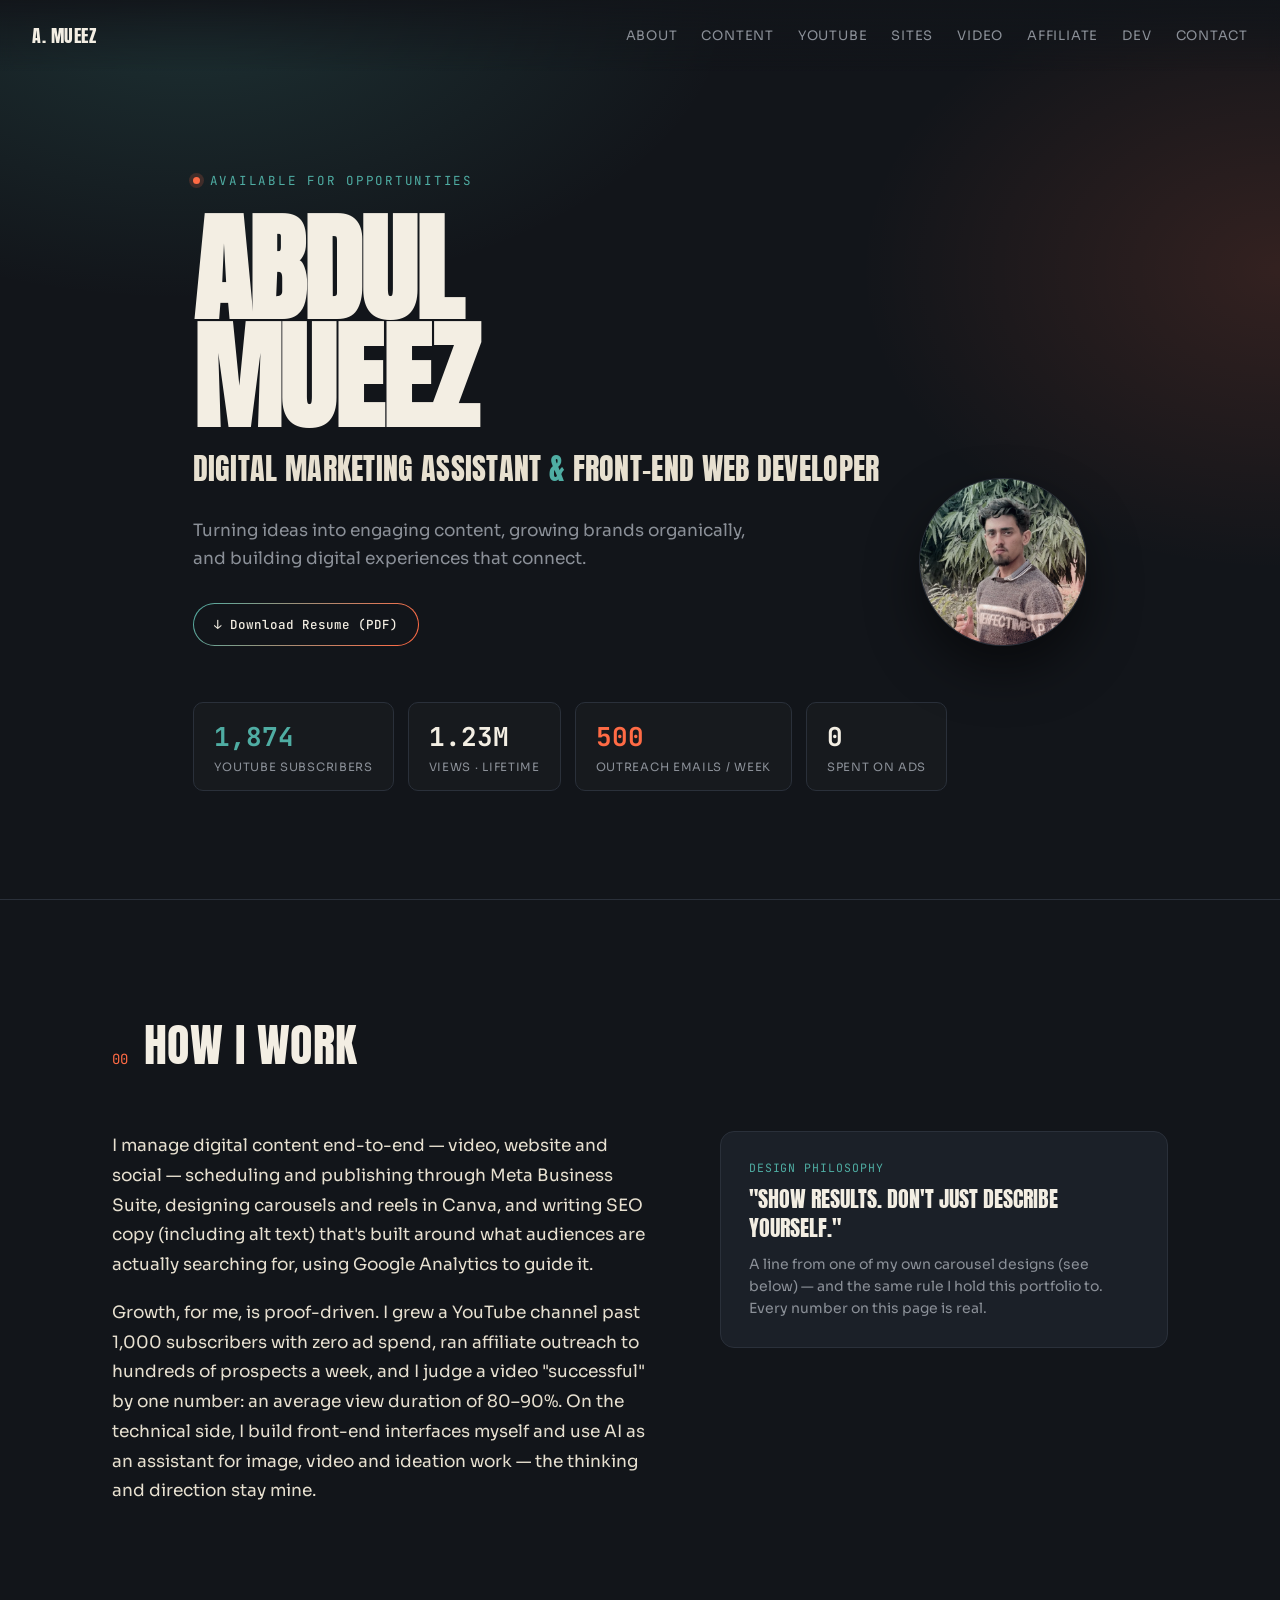
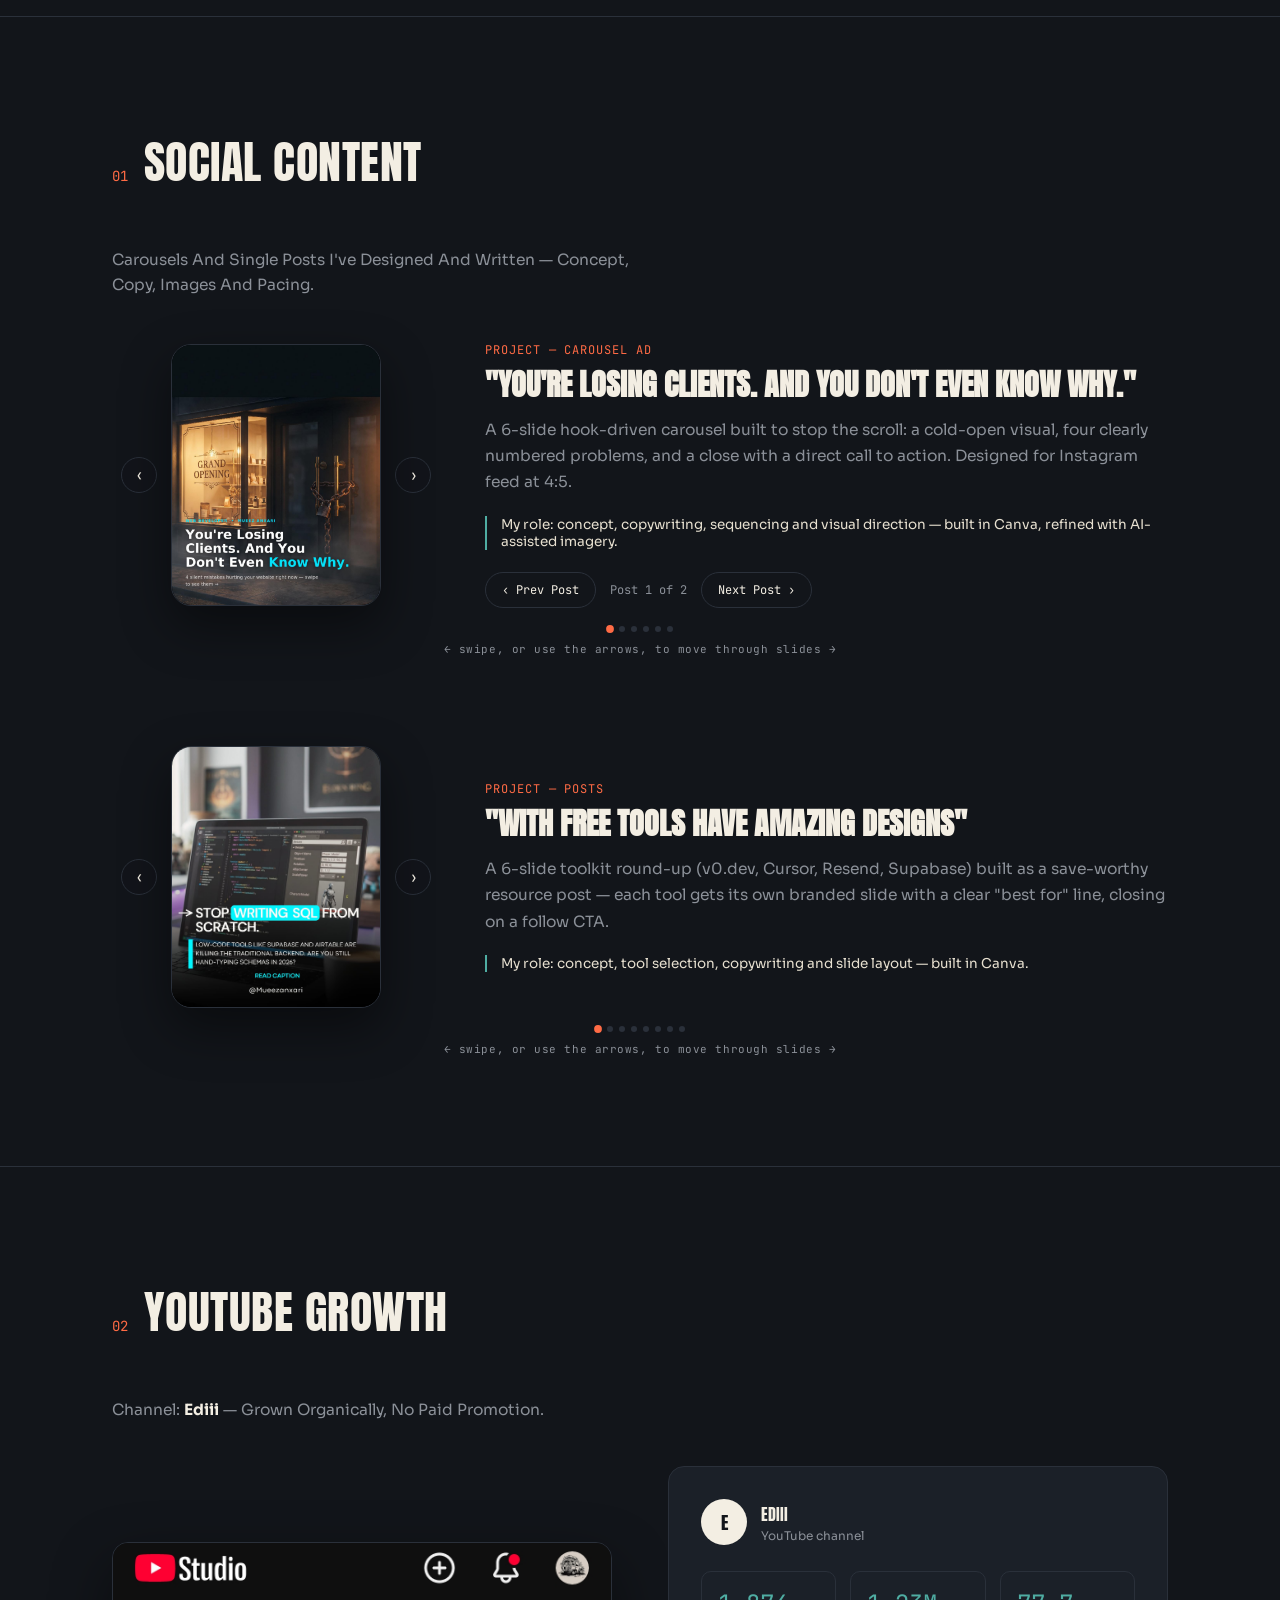
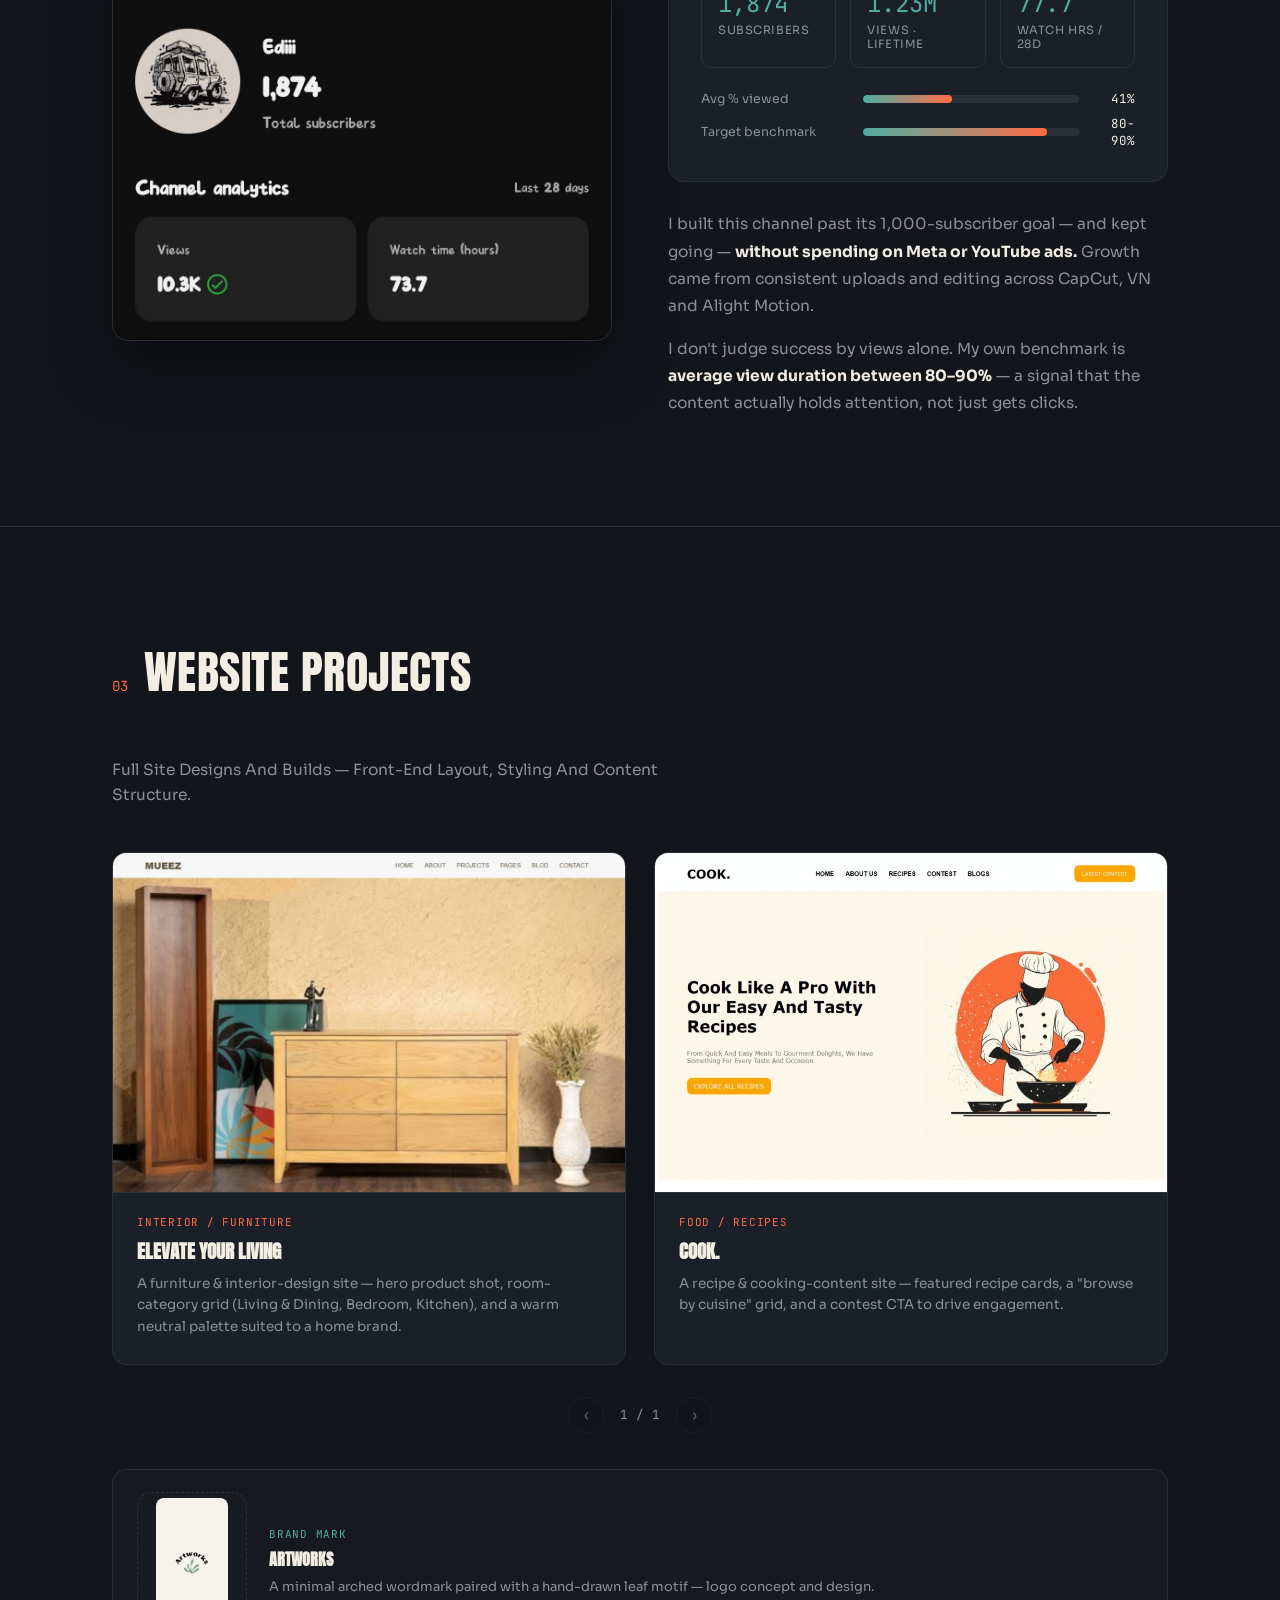
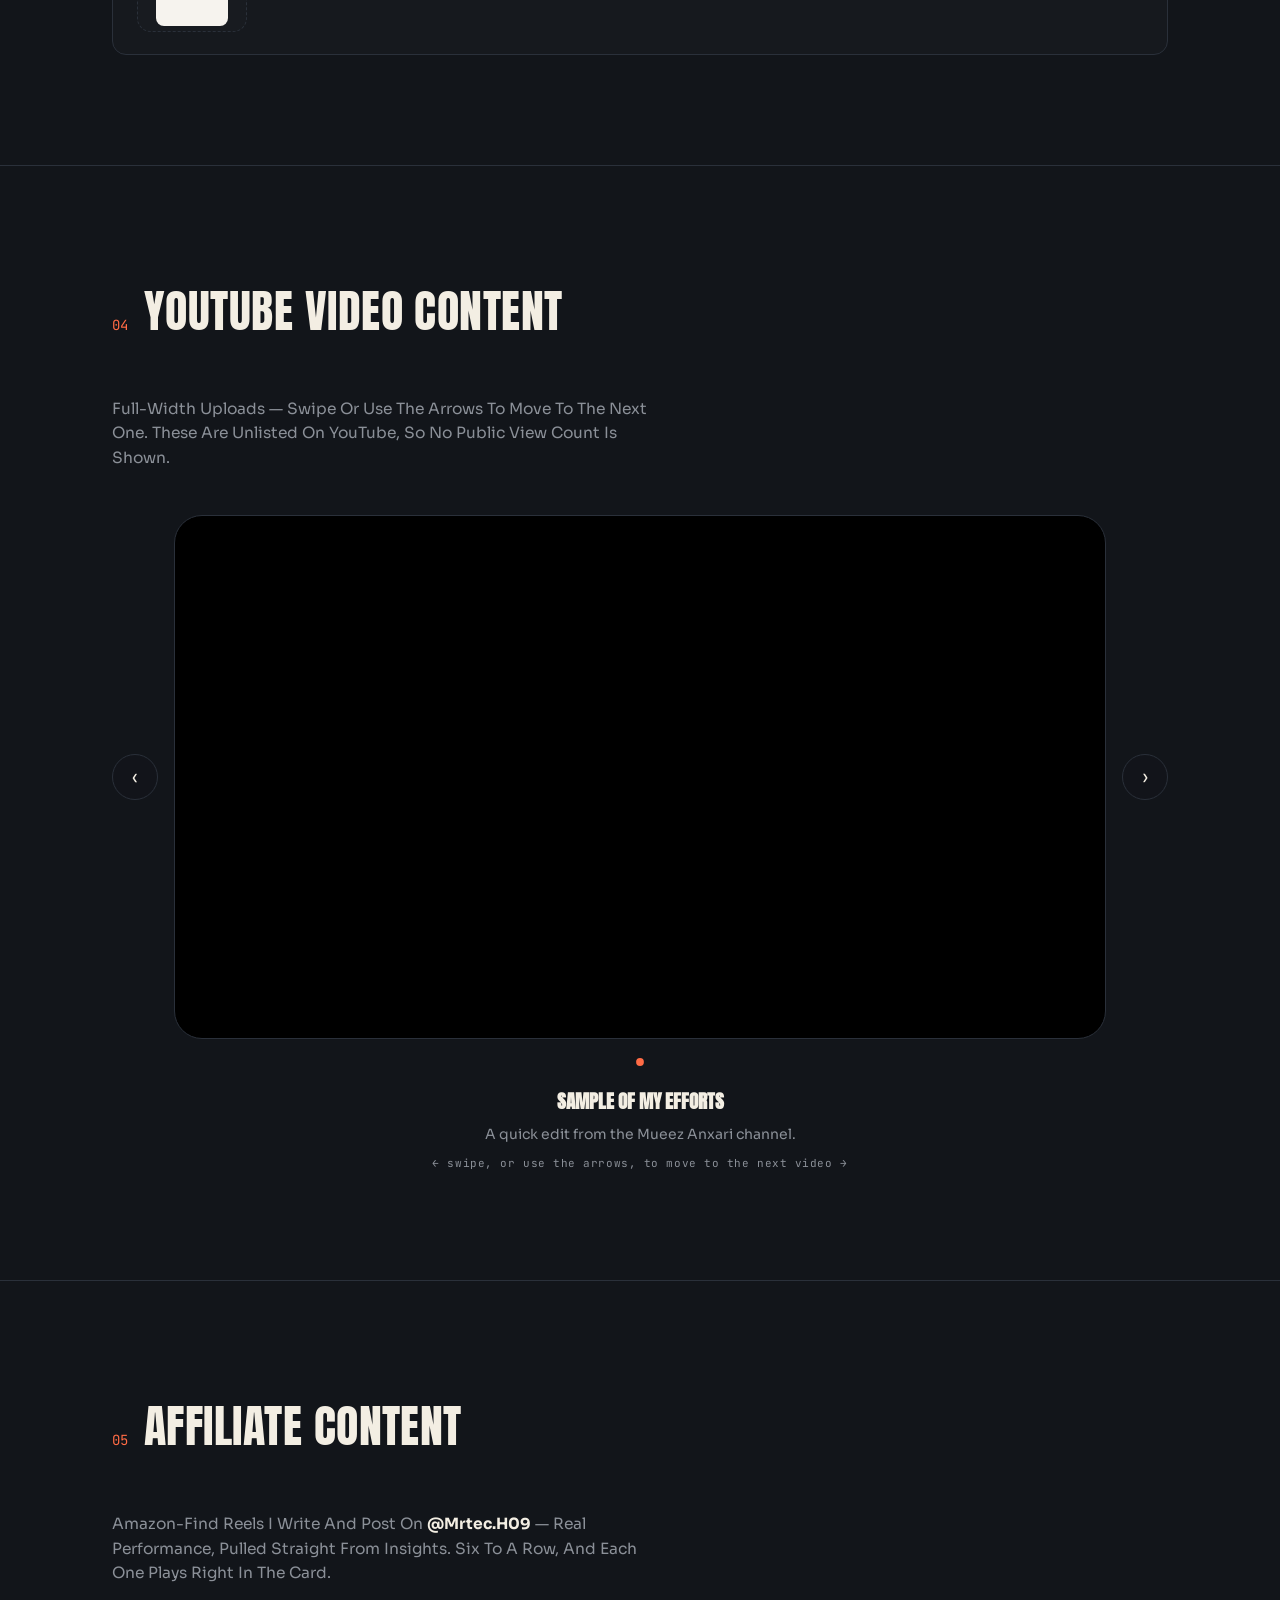
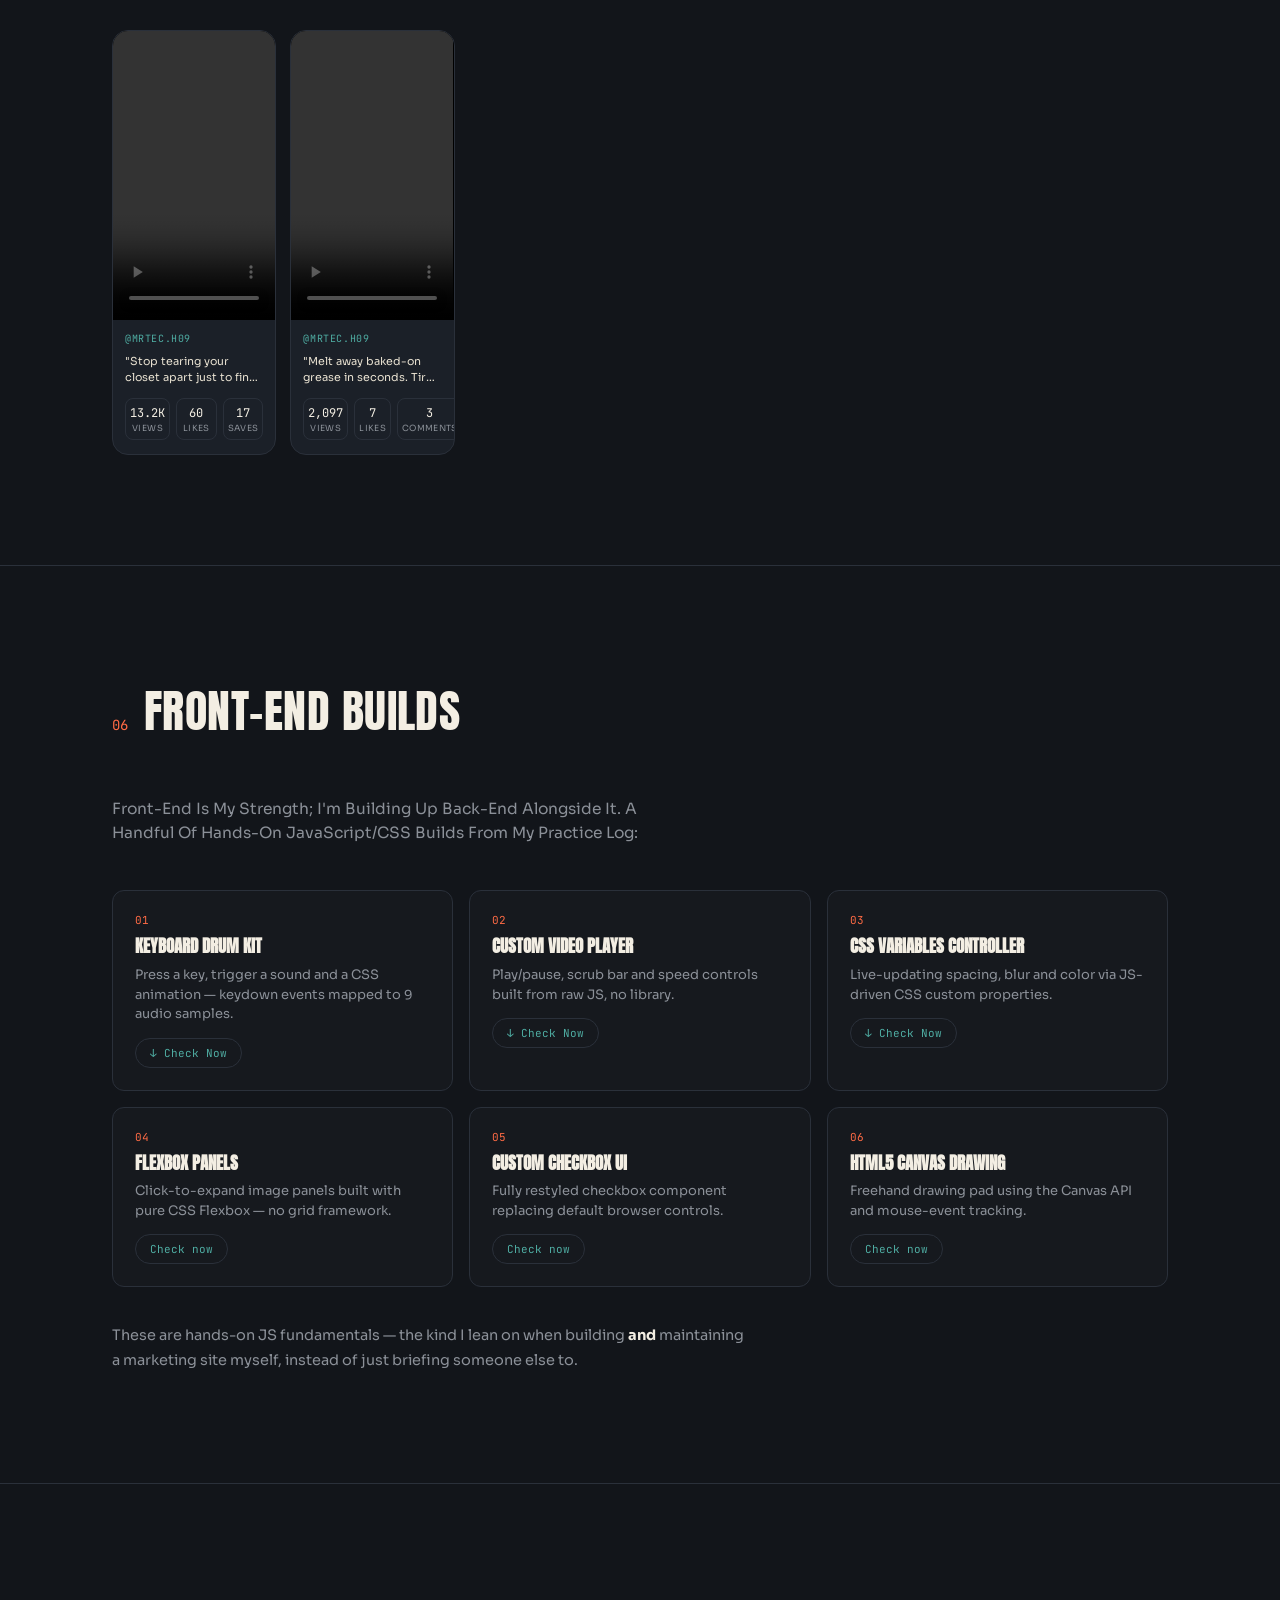
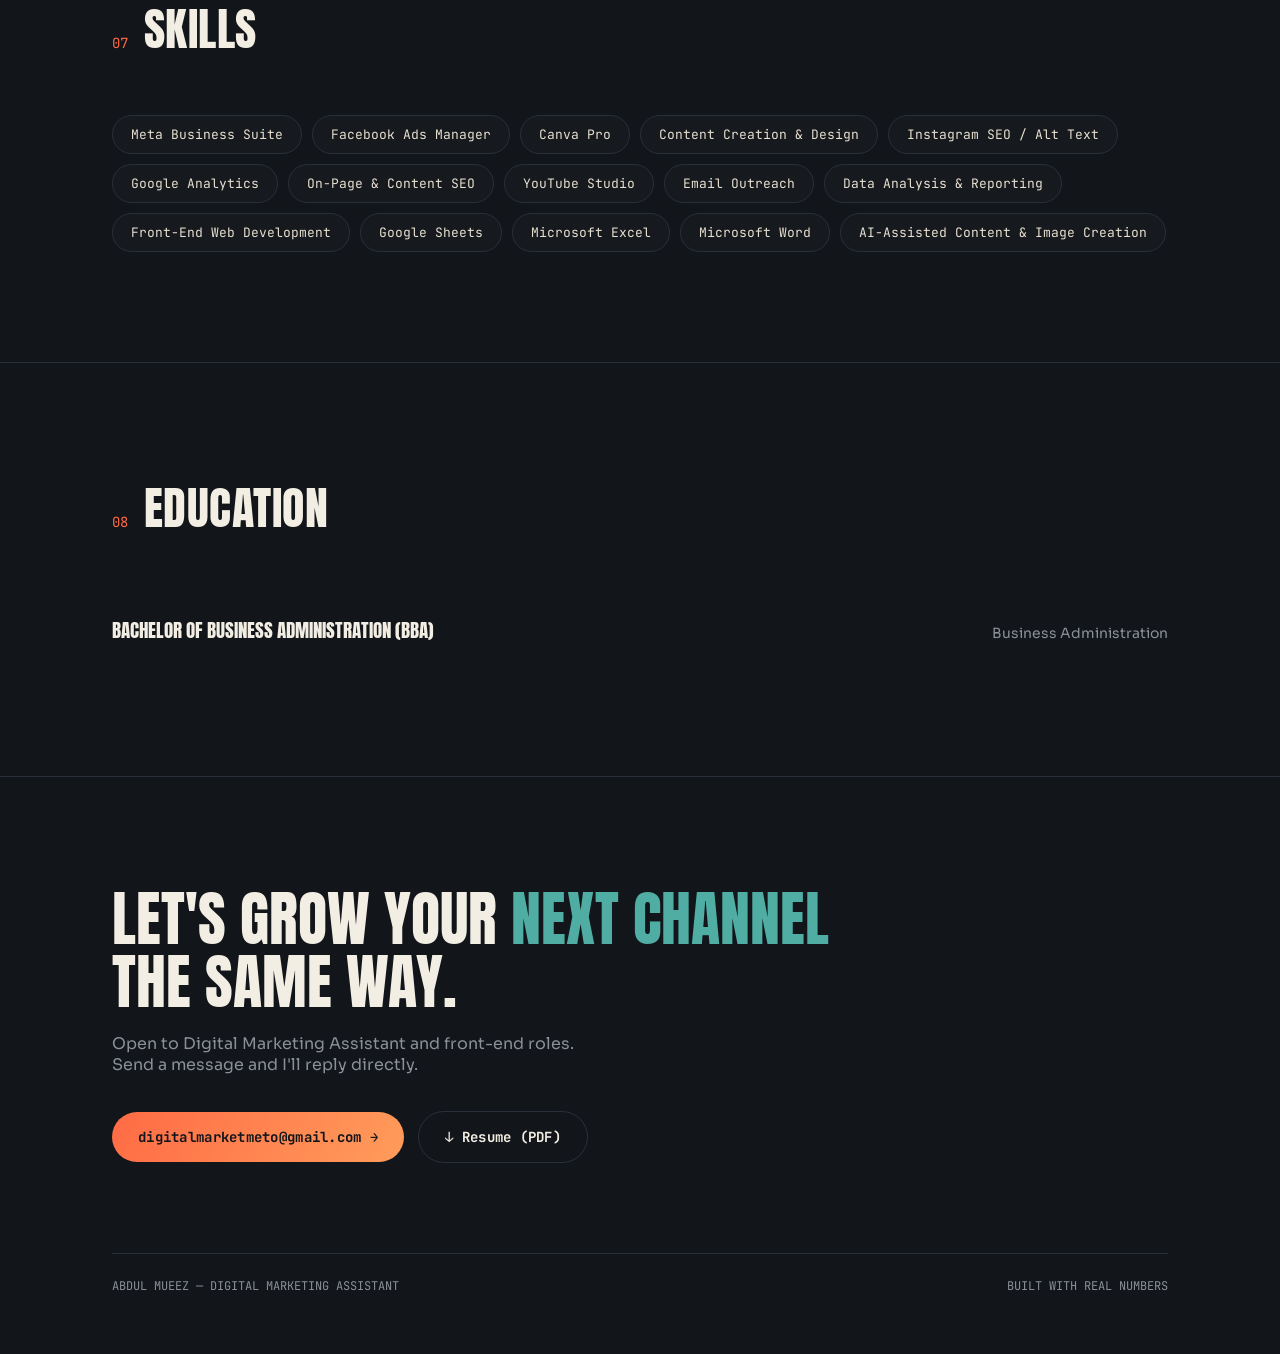
==== commit da0f6608: "Update image and video paths in index.html" ====
--- a/index.html
+++ b/index.html
@@ -173,7 +173,7 @@
 
     <div class="yt-grid">
       <div class="yt-shot">
-        <div><img src="./images/youtube Ss.jpeg"></div>
+        <div><img src="./youtube Ss.jpeg"></div>
       </div>
 
       <div>
@@ -230,7 +230,7 @@
     -->
 
     <div class="logo-strip">
-      <div class="media-empty"><img src="./images/Artwork.jpeg"></div>
+      <div class="media-empty"><img src="./Artwork.jpeg"></div>
       <div>
         <div class="lt">Brand Mark</div>
         <h5>Artworks</h5>
@@ -286,7 +286,7 @@
       <div class="reel-card">
         <div class="reel-shot">
           <video class="reel-video" controls preload="metadata" poster="">
-            <source src="./videos/video 3 (4).mp4" type="video/mp4">
+            <source src="./video 3 (4).mp4" type="video/mp4">
           </video>
         </div>
         <div class="reel-body">
@@ -302,7 +302,7 @@
       <div class="reel-card">
         <div class="reel-shot">
           <video class="reel-video" controls preload="metadata" poster="">
-            <source src="./videos/video 3 (3).mp4" type="video/mp4">
+            <source src="./video 3 (3).mp4" type="video/mp4">
           </video>
         </div>
         <div class="reel-body">
@@ -439,7 +439,7 @@
     {
       title: `"You're Losing Clients. And You Don't Even Know Why."`,
       body: `A 6-slide hook-driven carousel built to stop the scroll: a cold-open visual, four clearly numbered problems, and a close with a direct call to action. Designed for Instagram feed at 4:5.`,
-      images: ['./images/1.png','./images/2.png','./images/3.png','./images/4.png','./images/5.png','./images/6.png']
+      images: ['./1.png','./2.png','./3.png','./4.png','./5.png','./6.png']
     },
     {
       title: `Add your next carousel post`,
@@ -539,13 +539,13 @@
   /* the array below, and the Next button pages through them two at a time.     */
   const siteProjects = [
     {
-      image: './images/project (1).jpeg',
+      image: './project (1).jpeg',
       tag: 'Interior / Furniture',
       title: 'Elevate Your Living',
       description: 'A furniture & interior-design site — hero product shot, room-category grid (Living & Dining, Bedroom, Kitchen), and a warm neutral palette suited to a home brand.'
     },
     {
-      image: './images/project (2).jpeg',
+      image: './project (2).jpeg',
       tag: 'Food / Recipes',
       title: 'Cook.',
       description: 'A recipe & cooking-content site — featured recipe cards, a "browse by cuisine" grid, and a contest CTA to drive engagement.'
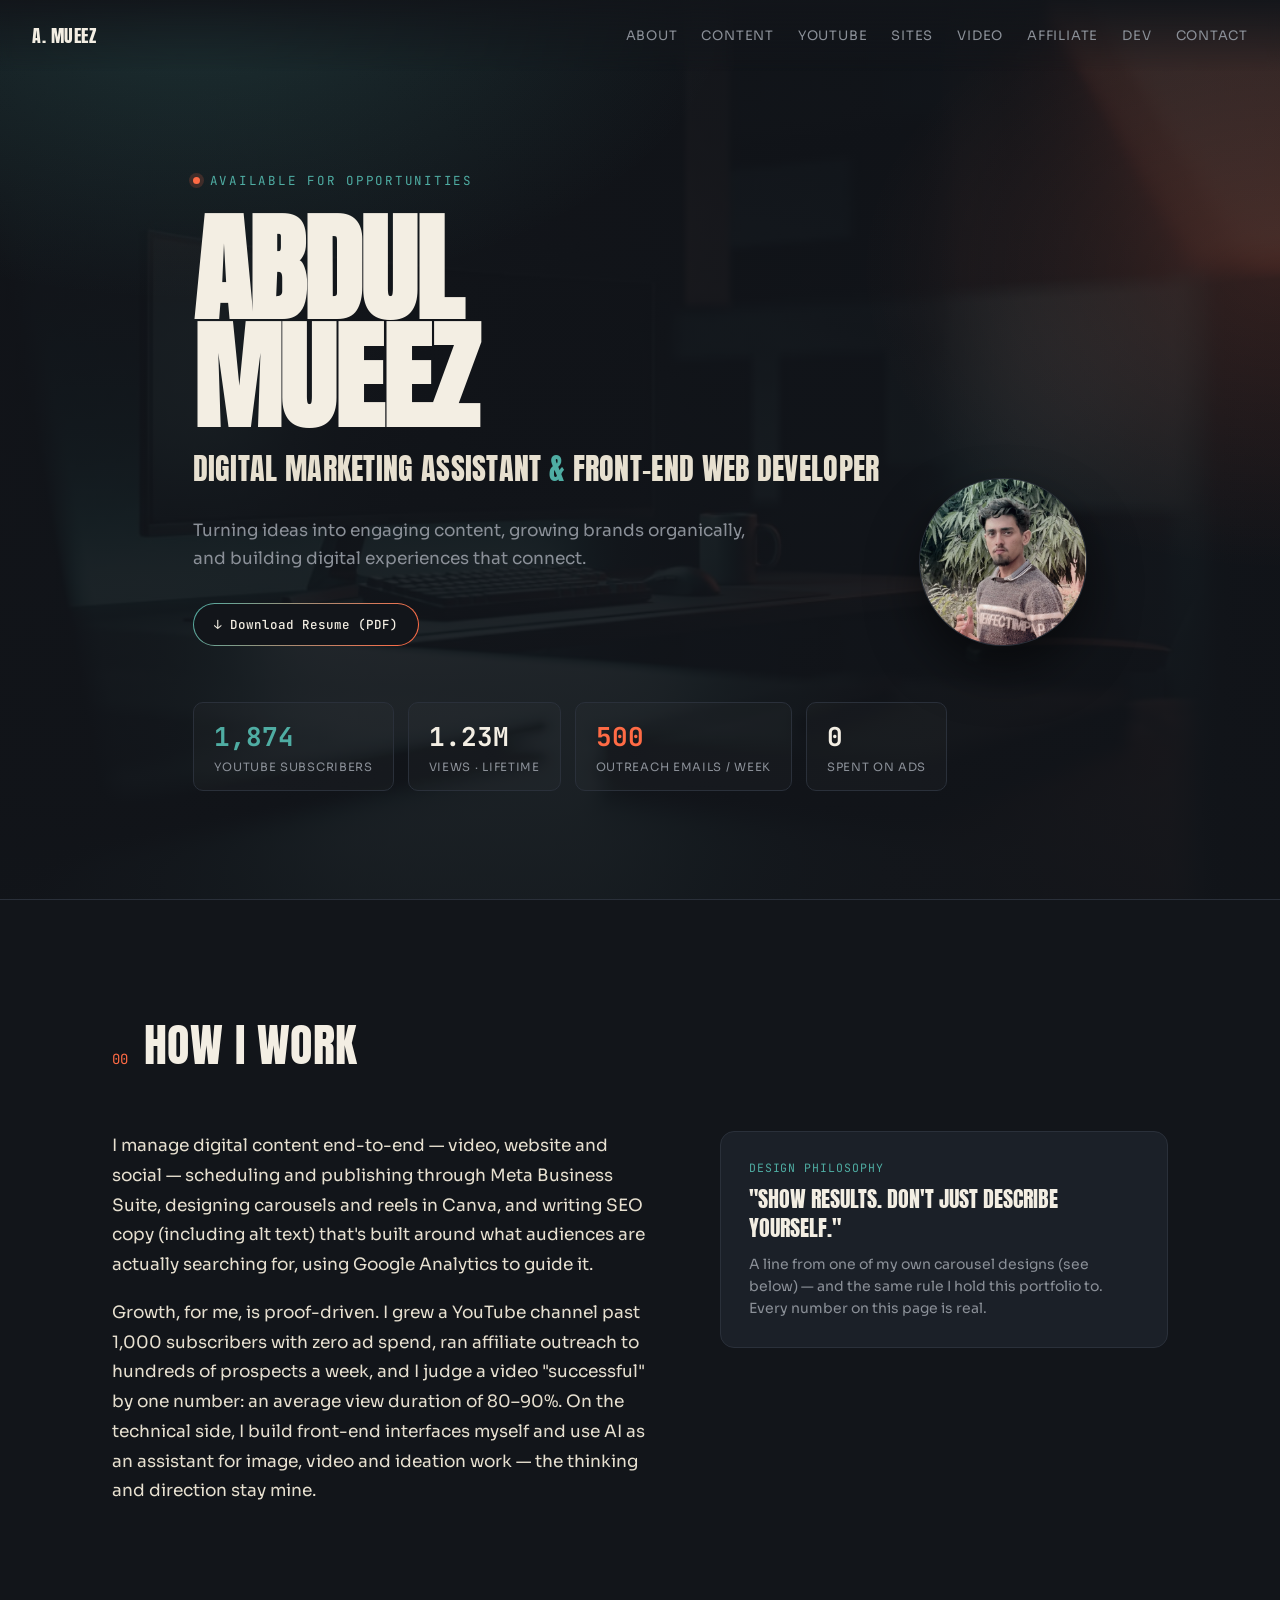
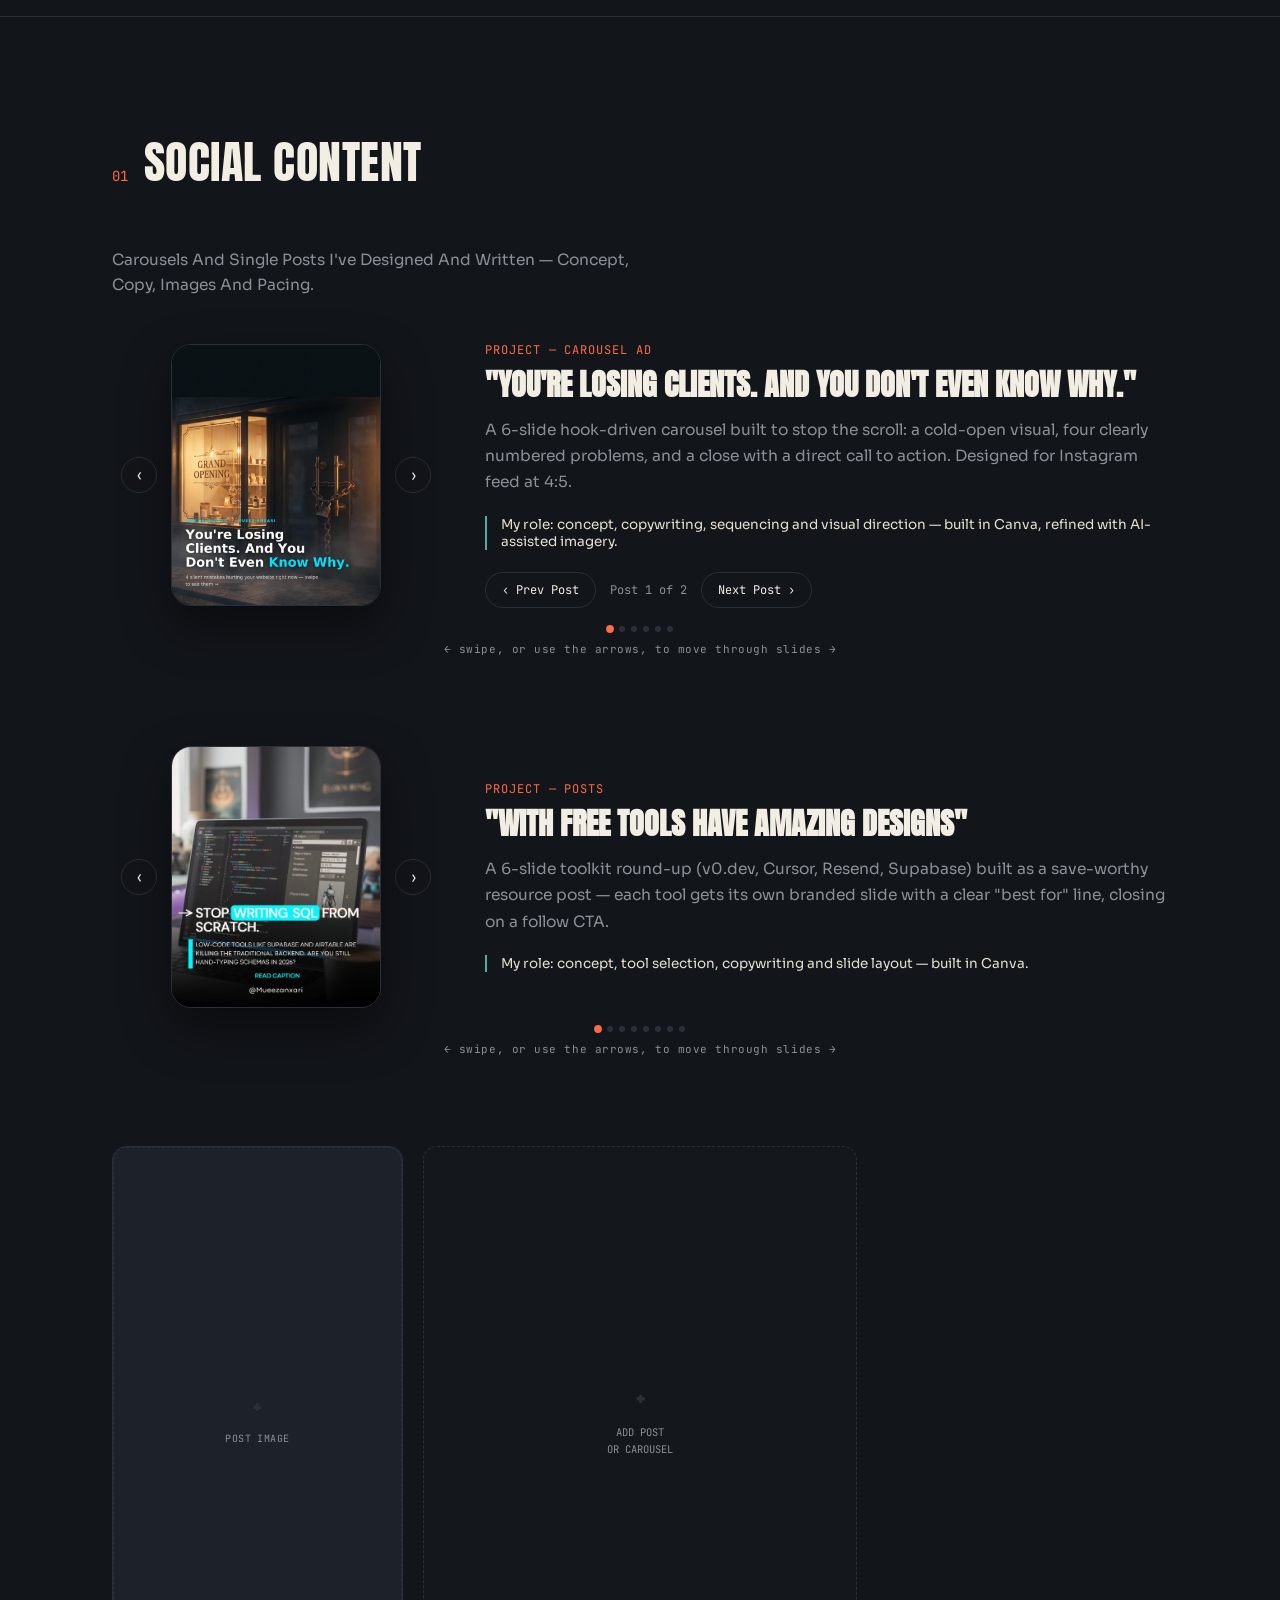
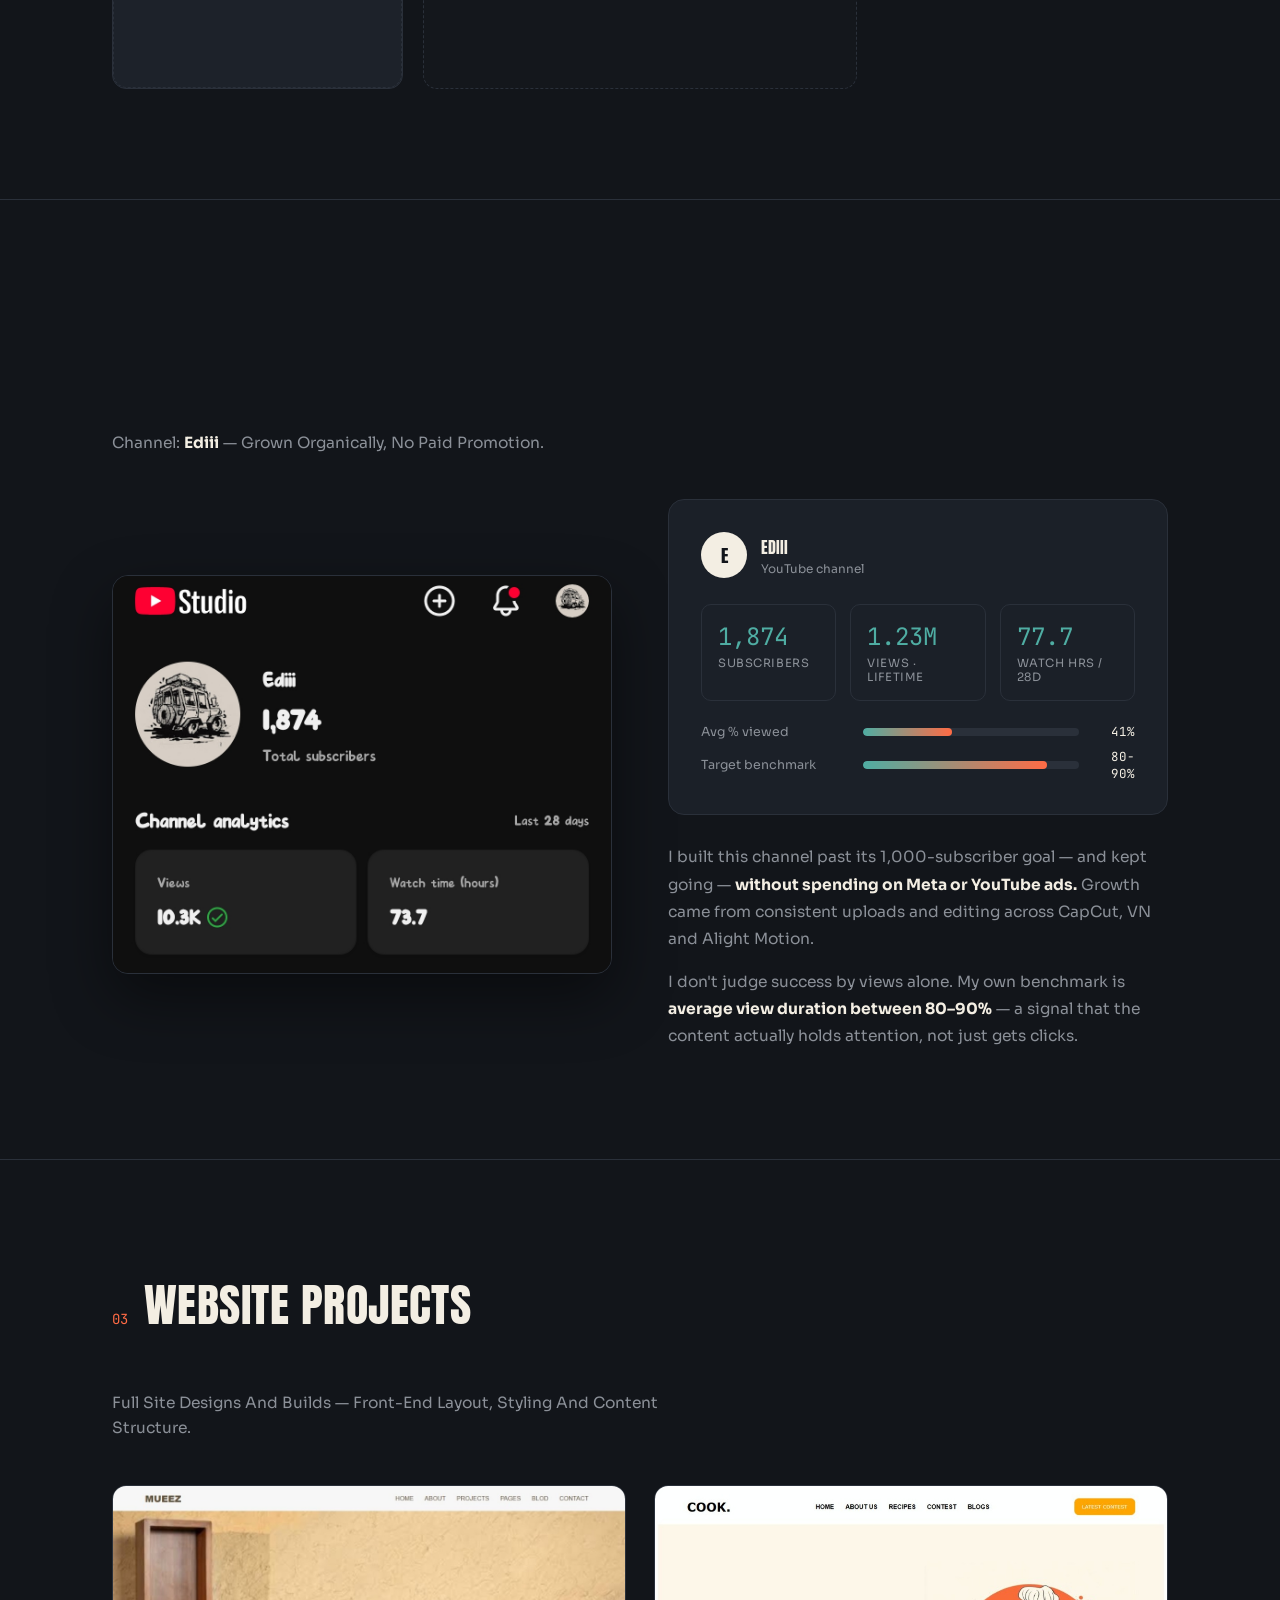
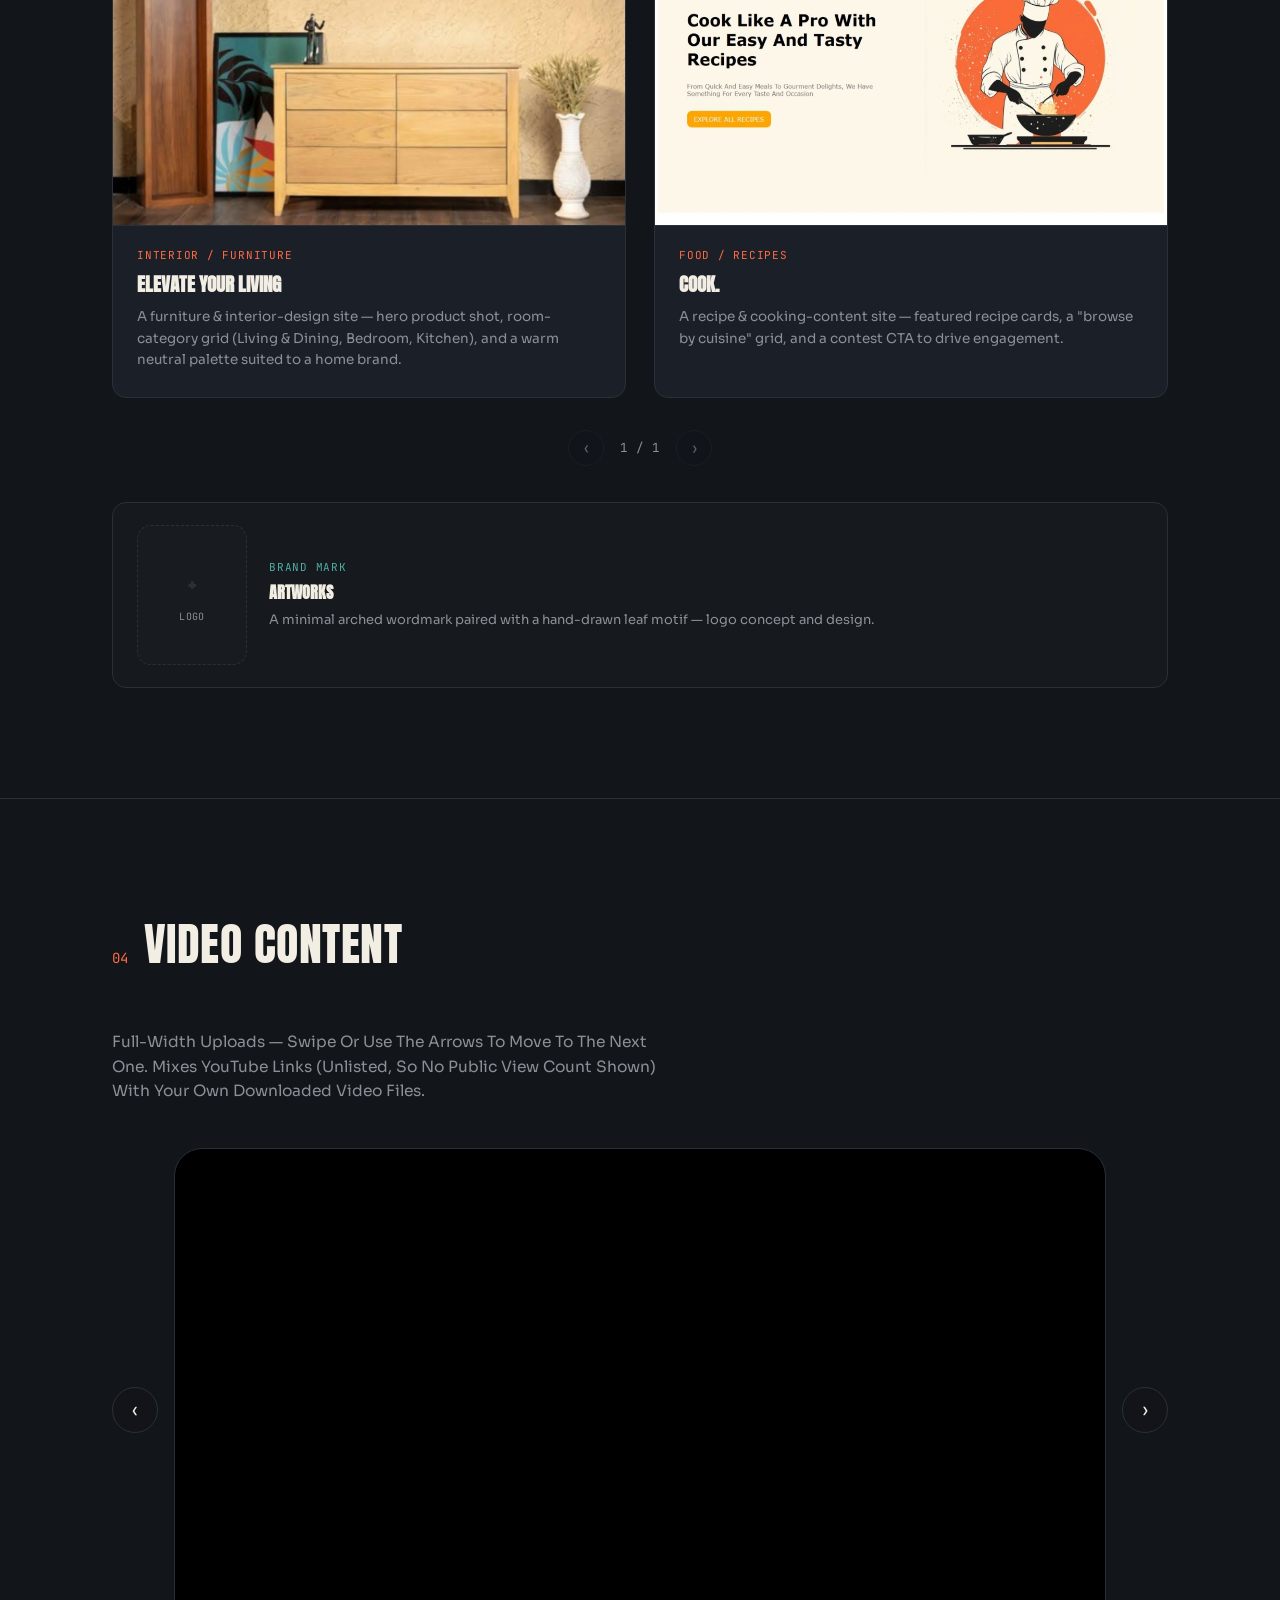
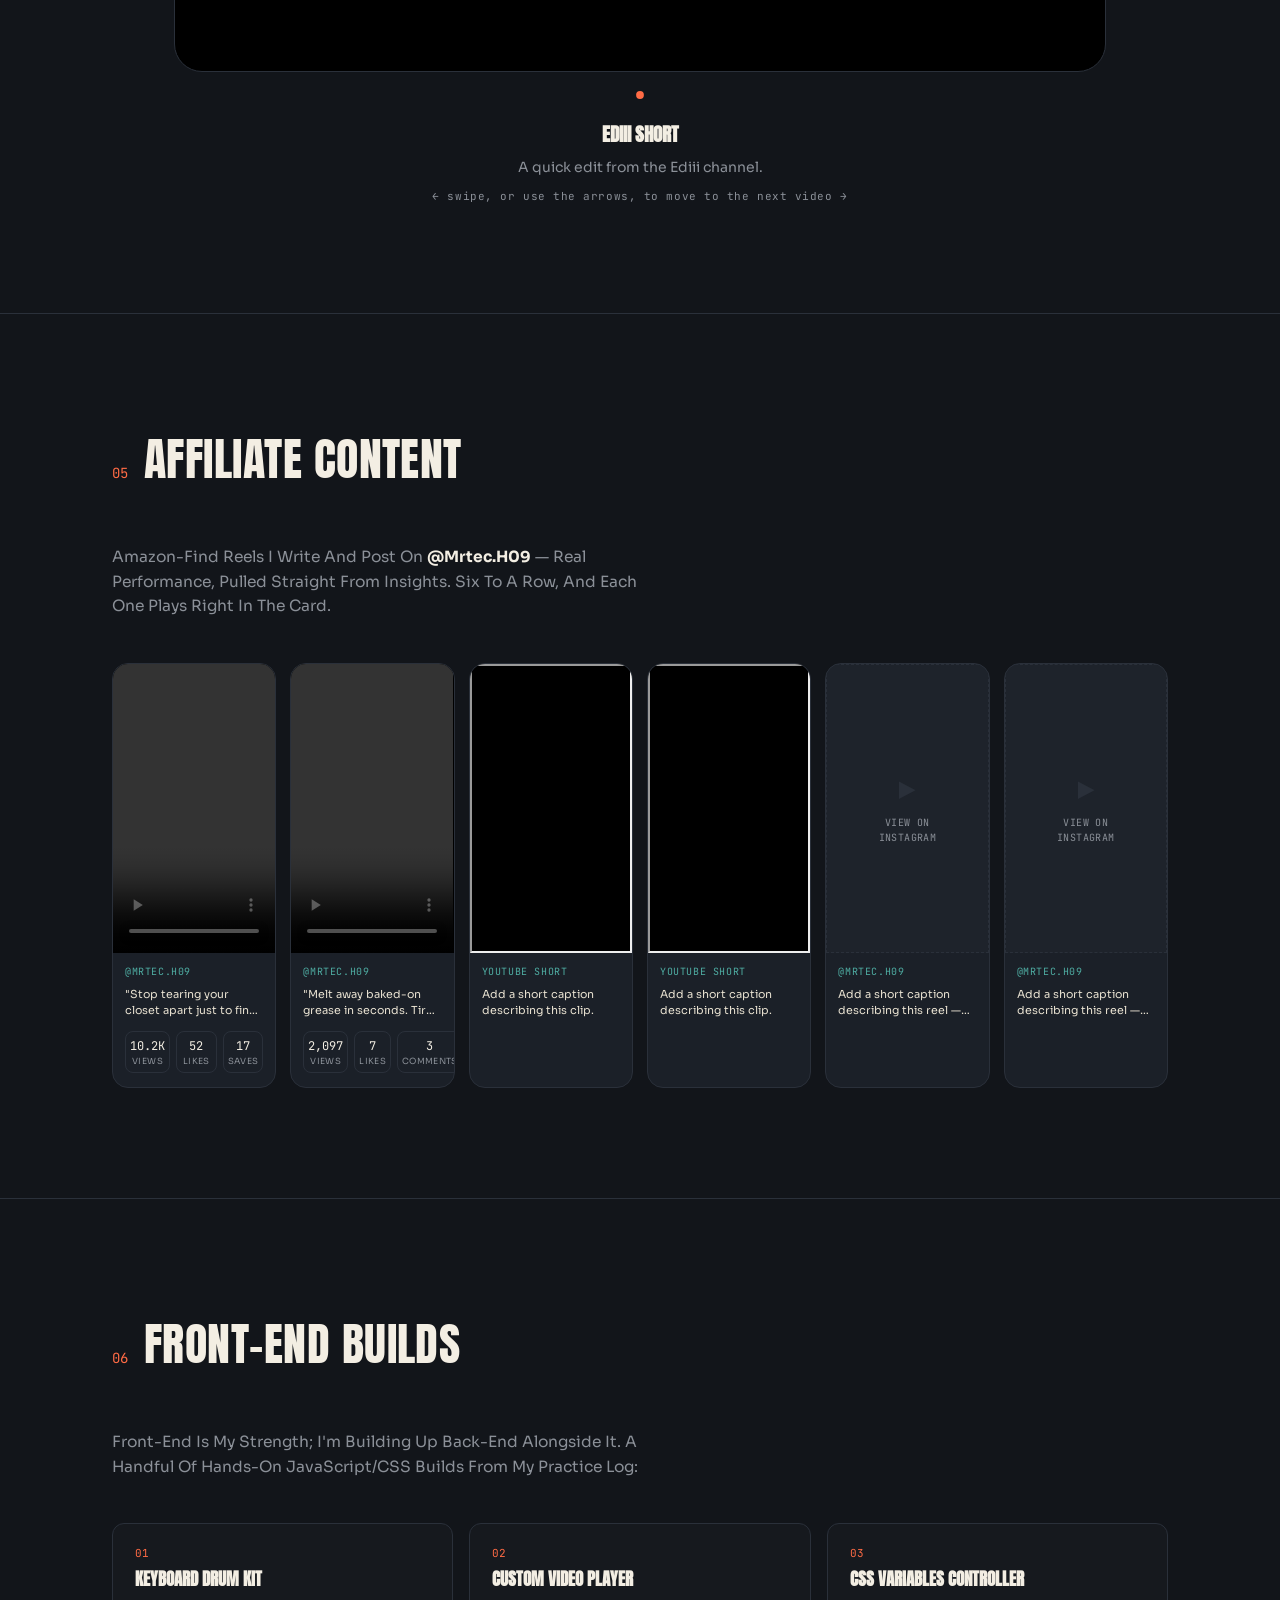
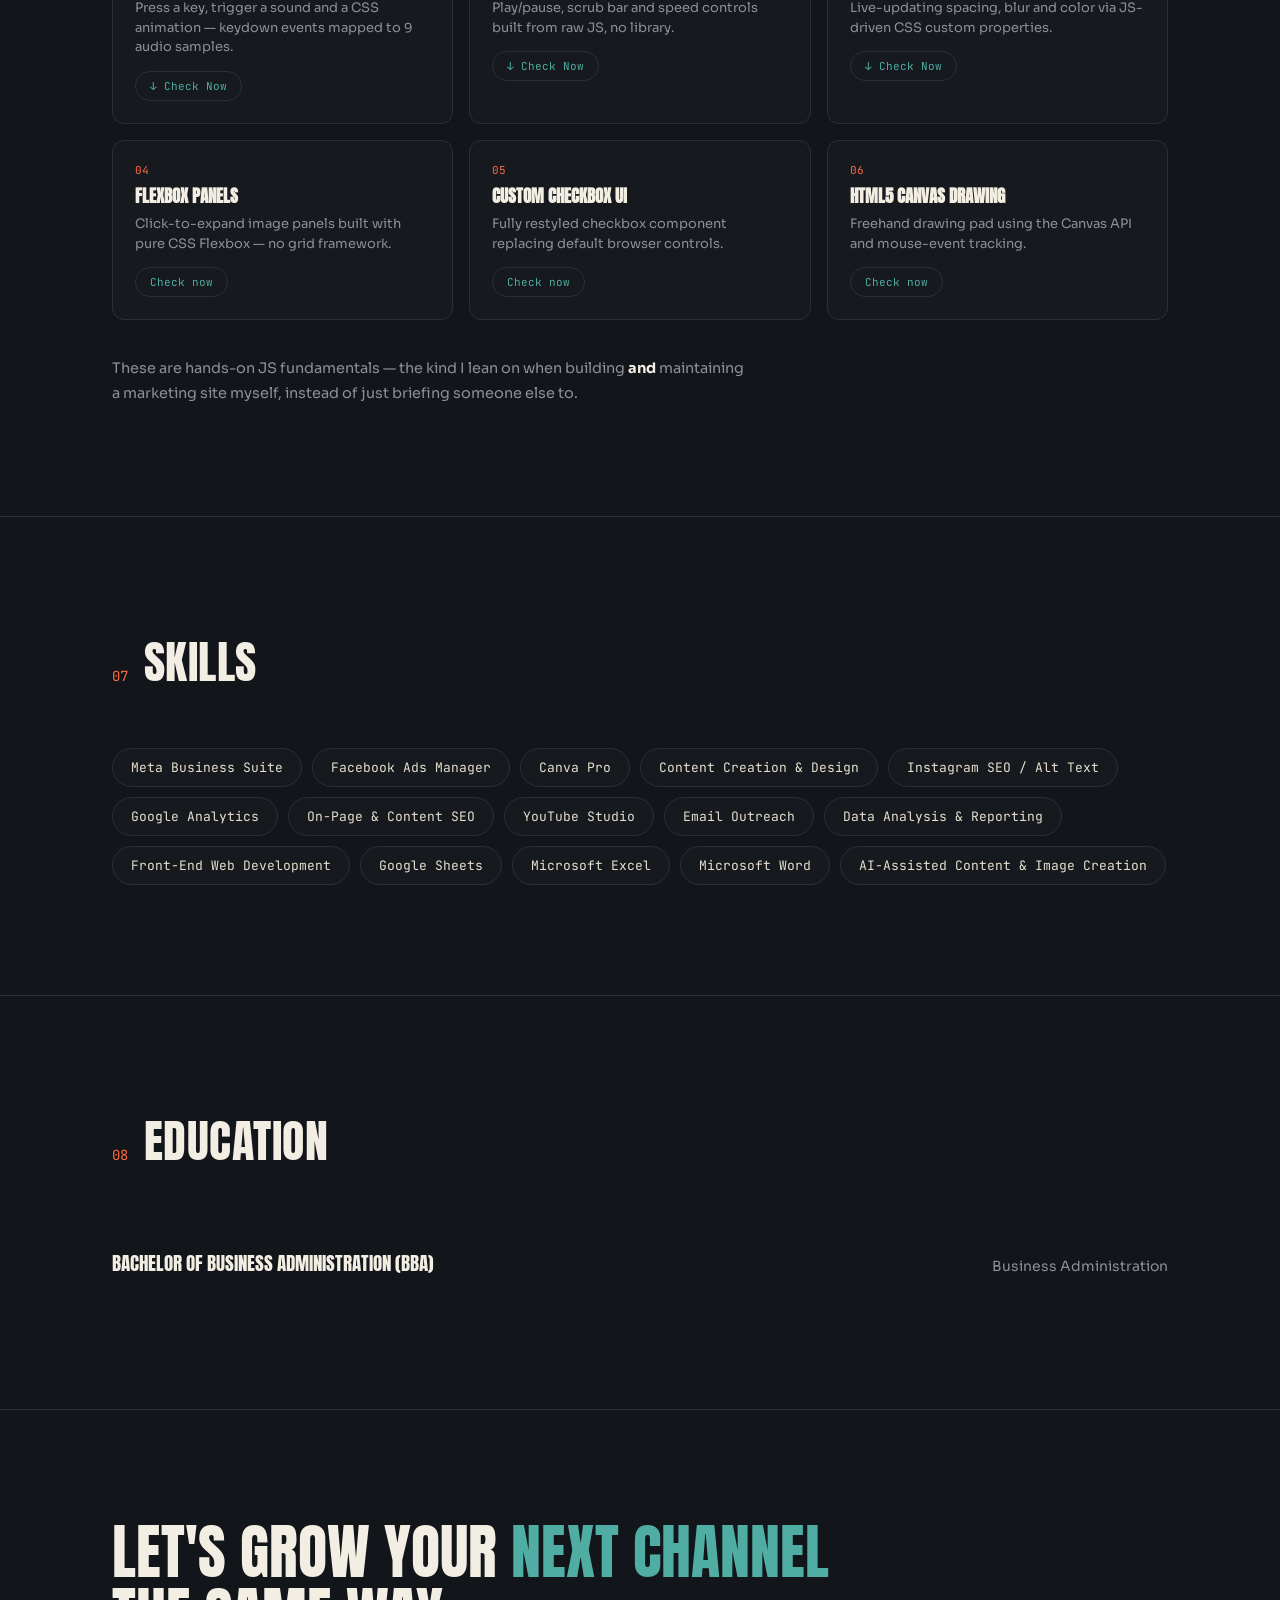
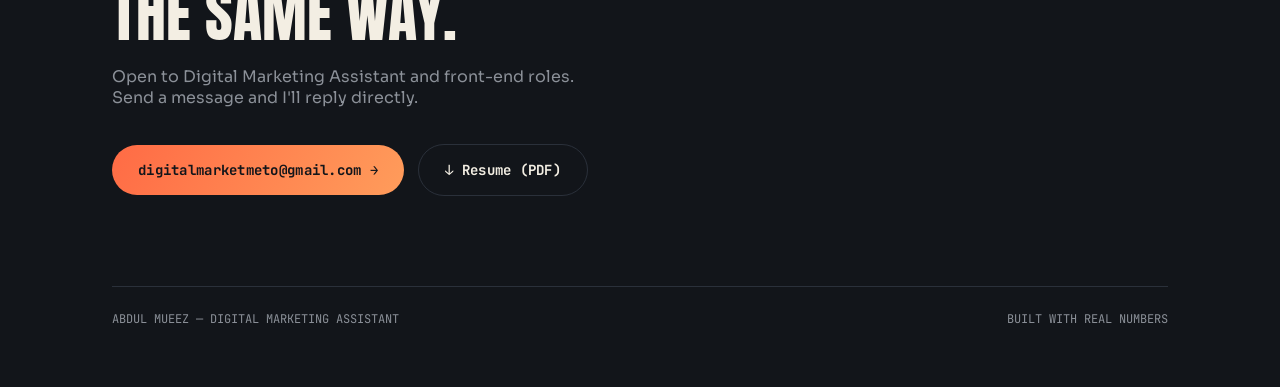
==== commit 17c7ef80: "Update index.html" ====
--- a/index.html
+++ b/index.html
@@ -148,7 +148,7 @@
       <div class="swipe-hint">← swipe, or use the arrows, to move through slides →</div>
     </div>
 
-    <!-- <div class="posts-row">
+    <div class="posts-row">
       <div class="post-card">
         <div class="media-empty"><div class="plus">+</div><p>Post Image</p></div>
         <div class="pc-body">
@@ -158,7 +158,7 @@
         </div>
       </div>
       <div class="post-empty"><div class="plus">+</div><p>ADD POST<br>OR CAROUSEL</p></div>
-    </div> -->
+    </div>
   </div>
 </section>
 
@@ -230,7 +230,7 @@
     -->
 
     <div class="logo-strip">
-      <div class="media-empty"><img src="./Artwork.jpeg"></div>
+      <div class="media-empty"><div class="plus">+</div><p>Logo</p></div>
       <div>
         <div class="lt">Brand Mark</div>
         <h5>Artworks</h5>
@@ -240,14 +240,14 @@
   </div>
 </section>
 
-<!-- YOUTUBE VIDEO CONTENT — full-width 16:9 swipe carousel -->
+<!-- VIDEO CONTENT — full-width 16:9 swipe carousel (YouTube links + your own video files) -->
 <section id="video">
   <div class="wrap">
     <div class="sec-head">
       <span class="sec-index">04</span>
-      <span class="sec-title">YouTube Video Content</span>
-    </div>
-    <div class="sec-sub" style="margin-bottom:44px;">Full-width uploads — swipe or use the arrows to move to the next one. These are unlisted on YouTube, so no public view count is shown.</div>
+      <span class="sec-title">Video Content</span>
+    </div>
+    <div class="sec-sub" style="margin-bottom:44px;">Full-width uploads — swipe or use the arrows to move to the next one. Mixes YouTube links (unlisted, so no public view count shown) with your own downloaded video files.</div>
 
     <div class="video-board" id="videoBoard">
       <div class="vid-carousel-stage">
@@ -265,9 +265,11 @@
       <div class="swipe-hint">← swipe, or use the arrows, to move to the next video →</div>
       <!--
         TO ADD A VIDEO: scroll to the bottom of this file and add an entry to
-        the `ytVideos` array — { id:'YOUTUBE_ID', title:'...', description:'...' }.
-        Title and description are just what you type here; nothing is pulled
-        from YouTube automatically, and no view count is shown anywhere.
+        the `ytVideos` array. Two shapes:
+          YouTube:  { type:'youtube', id:'VIDEO_ID', title:'...', description:'...' }
+          Own file: { type:'file', src:'./videos/yourfile.mp4', title:'...', description:'...' }
+        Title/description are just what you type here — nothing is fetched
+        automatically, and no view count is shown anywhere.
       -->
     </div>
   </div>
@@ -286,15 +288,15 @@
       <div class="reel-card">
         <div class="reel-shot">
           <video class="reel-video" controls preload="metadata" poster="">
-            <source src="./video 3 (4).mp4" type="video/mp4">
+            <source src="" type="video/mp4">
           </video>
         </div>
         <div class="reel-body">
           <div class="reel-account">@mrtec.h09</div>
           <div class="reel-caption">"Stop tearing your closet apart just to find one shirt! These stackable, sliding closet organizers are an absolute game-changer..."</div>
           <div class="reel-stats">
-            <div class="reel-stat"><div class="rv">13.2K</div><div class="rl">Views</div></div>
-            <div class="reel-stat"><div class="rv">60</div><div class="rl">Likes</div></div>
+            <div class="reel-stat"><div class="rv">10.2K</div><div class="rl">Views</div></div>
+            <div class="reel-stat"><div class="rv">52</div><div class="rl">Likes</div></div>
             <div class="reel-stat"><div class="rv">17</div><div class="rl">Saves</div></div>
           </div>
         </div>
@@ -302,7 +304,7 @@
       <div class="reel-card">
         <div class="reel-shot">
           <video class="reel-video" controls preload="metadata" poster="">
-            <source src="./video 3 (3).mp4" type="video/mp4">
+            <source src="" type="video/mp4">
           </video>
         </div>
         <div class="reel-body">
@@ -315,6 +317,43 @@
           </div>
         </div>
       </div>
+      <!-- ADD MORE REELS: copy a .reel-card block and fill in src/poster -->
+      <div class="reel-card">
+        <div class="reel-shot">
+          <iframe class="reel-video" src="https://www.youtube.com/embed/UCg7BoaWsBg" title="YouTube Short" allow="accelerometer; autoplay; clipboard-write; encrypted-media; gyroscope; picture-in-picture" allowfullscreen></iframe>
+        </div>
+        <div class="reel-body">
+          <div class="reel-account">YouTube Short</div>
+          <div class="reel-caption">Add a short caption describing this clip.</div>
+        </div>
+      </div>
+      <div class="reel-card">
+        <div class="reel-shot">
+          <iframe class="reel-video" src="https://www.youtube.com/embed/1wL_iU4qm7M" title="YouTube Short" allow="accelerometer; autoplay; clipboard-write; encrypted-media; gyroscope; picture-in-picture" allowfullscreen></iframe>
+        </div>
+        <div class="reel-body">
+          <div class="reel-account">YouTube Short</div>
+          <div class="reel-caption">Add a short caption describing this clip.</div>
+        </div>
+      </div>
+      <a class="reel-card reel-link" href="https://www.instagram.com/reel/DbXcN-IgsLT/?igsh=N24waWNuZWt4NWtj" target="_blank" rel="noopener">
+        <div class="reel-shot">
+          <div class="media-empty" style="height:100%;"><div class="plus">▶</div><p>View on<br>Instagram</p></div>
+        </div>
+        <div class="reel-body">
+          <div class="reel-account">@mrtec.h09</div>
+          <div class="reel-caption">Add a short caption describing this reel — opens on Instagram.</div>
+        </div>
+      </a>
+      <a class="reel-card reel-link" href="https://www.instagram.com/reel/DbObDtyxfhX/?igsh=MXM5ZG1wa21qY2VldQ==" target="_blank" rel="noopener">
+        <div class="reel-shot">
+          <div class="media-empty" style="height:100%;"><div class="plus">▶</div><p>View on<br>Instagram</p></div>
+        </div>
+        <div class="reel-body">
+          <div class="reel-account">@mrtec.h09</div>
+          <div class="reel-caption">Add a short caption describing this reel — opens on Instagram.</div>
+        </div>
+      </a>
     </div>
   </div>
 </section>
@@ -489,14 +528,17 @@
   document.getElementById('lcSlideNext').addEventListener('click', () => lcTrackEl.scrollBy({left: lcTrackEl.clientWidth, behavior:'smooth'}));
   renderLcPost();
 
-  /* ===================== YOUTUBE VIDEO CONTENT: full-width swipe carousel ===================== */
+  /* ===================== VIDEO CONTENT: full-width swipe carousel ===================== */
   /* Add as many videos as you like — the carousel handles any number of        */
-  /* slides. Title/description are typed here, not pulled from YouTube (these  */
-  /* uploads are Unlisted, and no view count is fetched or shown, on purpose). */
+  /* slides, mixing YouTube links and your own downloaded files freely.         */
+  /* Two entry shapes:                                                          */
+  /*   YouTube:    { type:'youtube', id:'VIDEO_ID', title:'...', description:'...' } */
+  /*   Own file:   { type:'file', src:'./videos/yourfile.mp4', title:'...', description:'...' } */
   const ytVideos = [
-    { id:'GV9OEqpqWaE', title:'Sample of My Efforts', description:'A quick edit from the Mueez Anxari channel.' }
+    { type:'youtube', id:'GV9OEqpqWaE', title:'Ediii Short', description:'A quick edit from the Ediii channel.' }
     // add more here, e.g.:
-    // { id:'YOUR_VIDEO_ID', title:'Your Title', description:'A line or two about this clip.' },
+    // { type:'youtube', id:'YOUR_VIDEO_ID', title:'Your Title', description:'A line or two about this clip.' },
+    // { type:'file', src:'./videos/reel-01.mp4', title:'Downloaded Reel', description:'Originally posted on Instagram.' },
   ];
 
   function renderYtVideos(){
@@ -507,7 +549,11 @@
     ytVideos.forEach((v, i) => {
       const slide = document.createElement('div');
       slide.className = 'vid-slide';
-      slide.innerHTML = `<div class="vid-embed"><iframe src="https://www.youtube.com/embed/${v.id}" allow="accelerometer; autoplay; clipboard-write; encrypted-media; gyroscope; picture-in-picture" allowfullscreen></iframe></div>`;
+      if (v.type === 'file') {
+        slide.innerHTML = `<div class="vid-embed"><video src="${v.src}" controls></video></div>`;
+      } else {
+        slide.innerHTML = `<div class="vid-embed"><iframe src="https://www.youtube.com/embed/${v.id}" allow="accelerometer; autoplay; clipboard-write; encrypted-media; gyroscope; picture-in-picture" allowfullscreen></iframe></div>`;
+      }
       track.appendChild(slide);
       const d = document.createElement('div');
       d.className = 'dot' + (i === 0 ? ' active' : '');
--- a/Portfolio.css
+++ b/Portfolio.css
@@ -63,7 +63,7 @@
       radial-gradient(ellipse 900px 500px at 15% 0%, rgba(79,173,163,0.18), transparent 60%),
       radial-gradient(ellipse 700px 500px at 100% 30%, rgba(255,107,69,0.14), transparent 60%),
       linear-gradient(rgba(18,21,26,0.88), rgba(18,21,26,0.94)),
-      url('./images/hero-bg.jpg.jpeg') center / cover no-repeat,
+      url('./hero-bg.jpg.jpeg') center / cover no-repeat,
       var(--ink);
     border-bottom:1px solid var(--ink-line);
   }
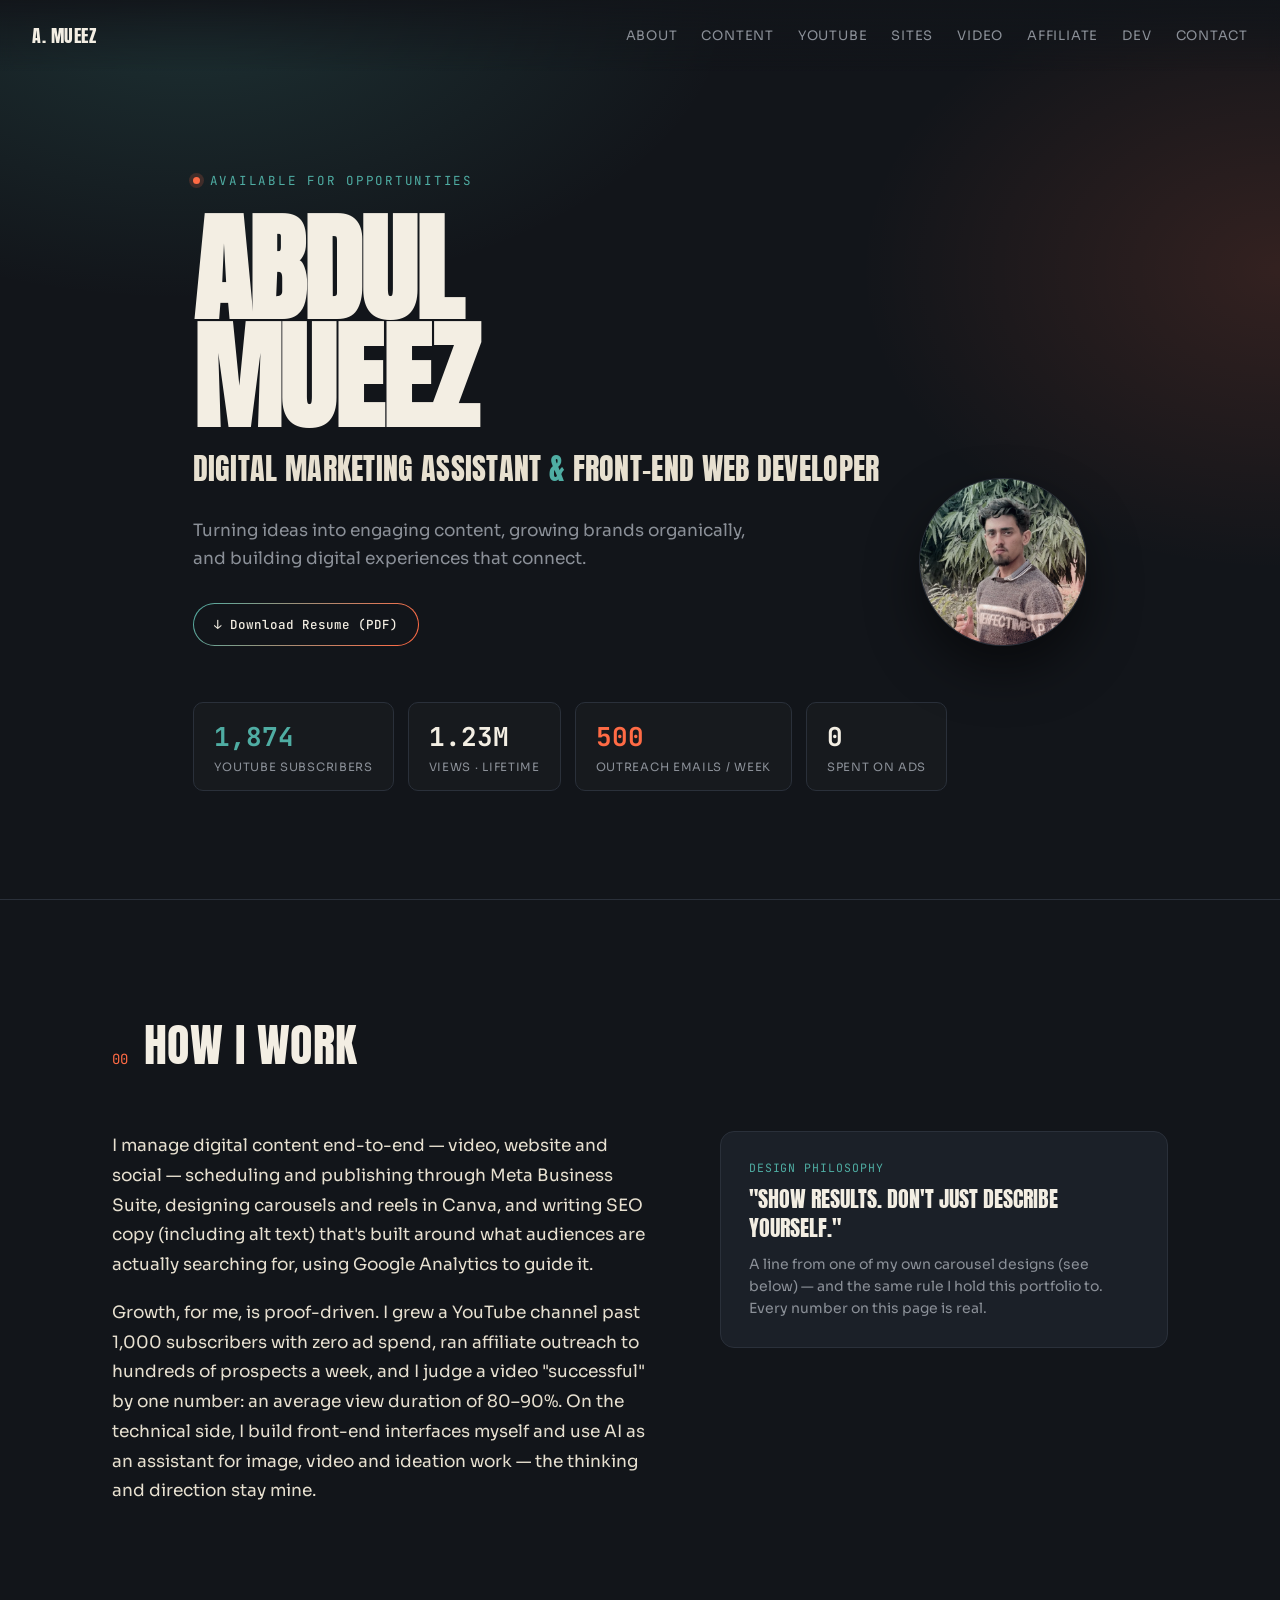
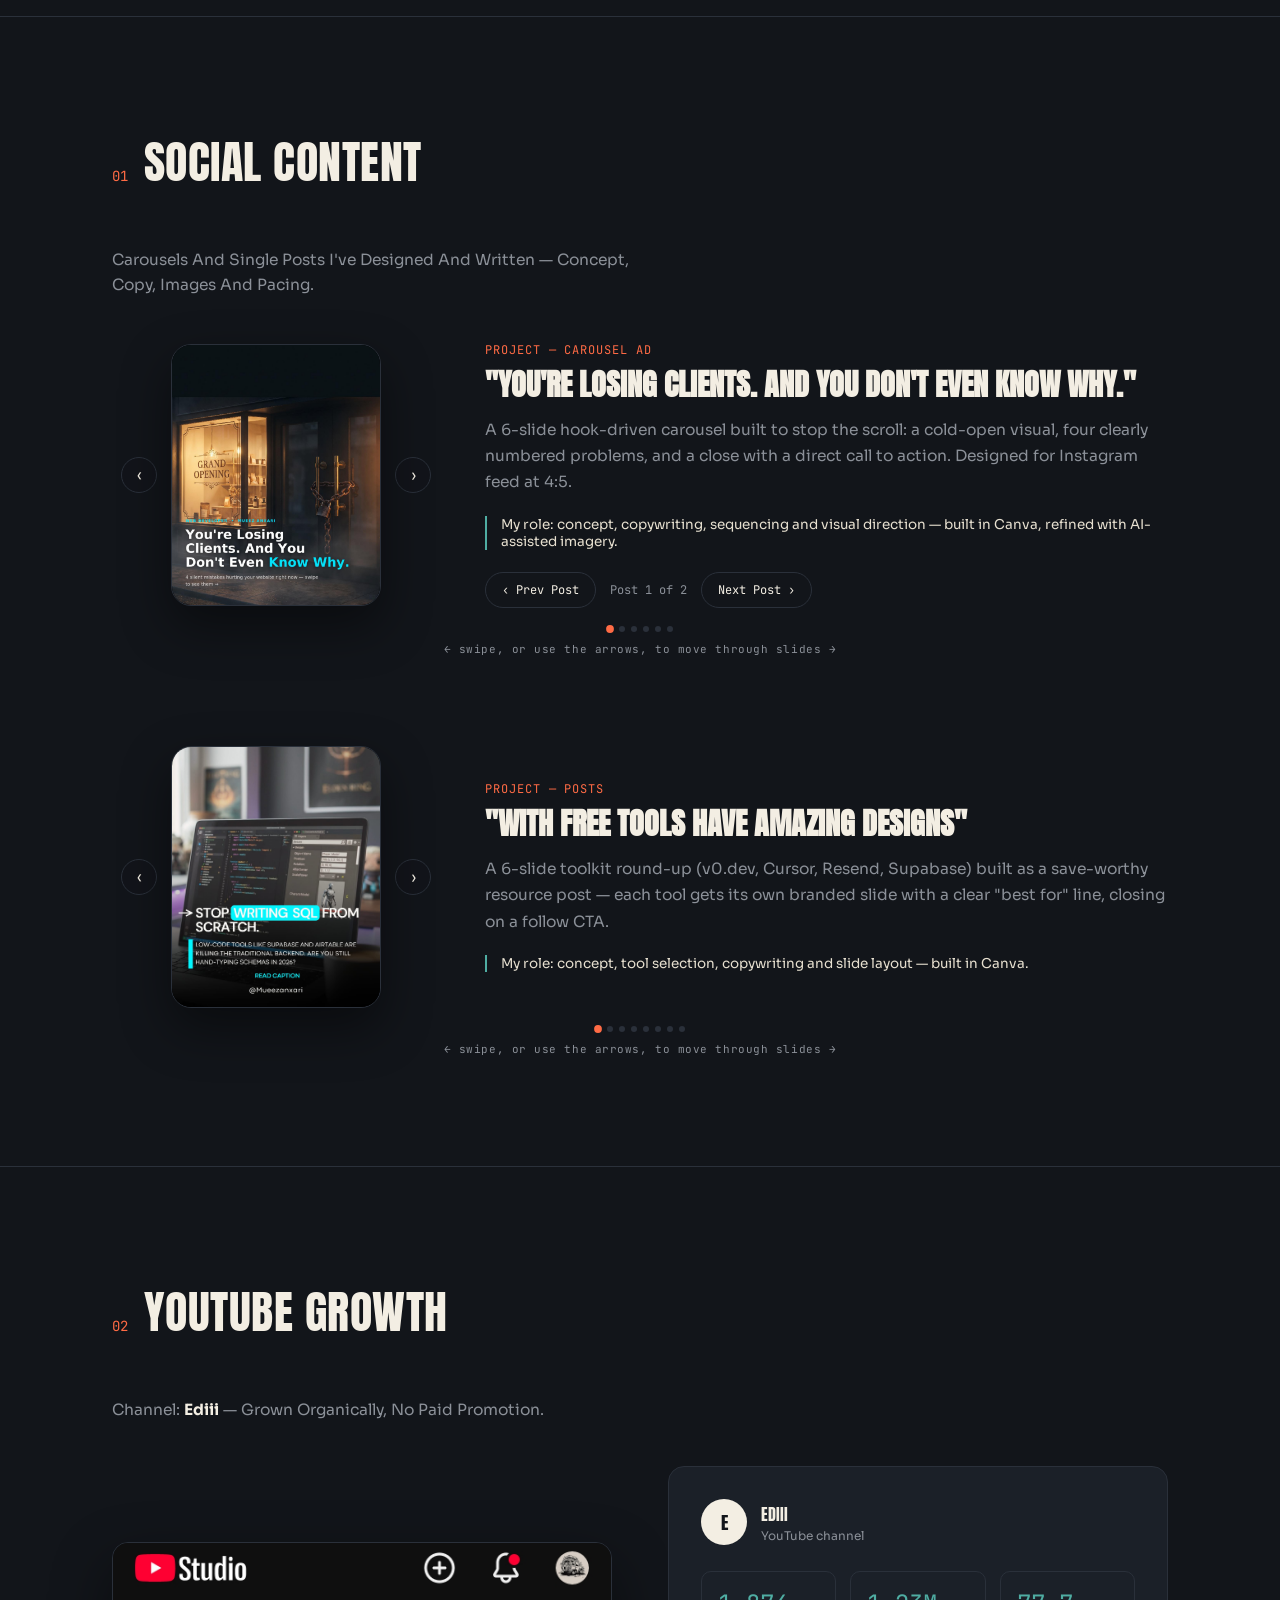
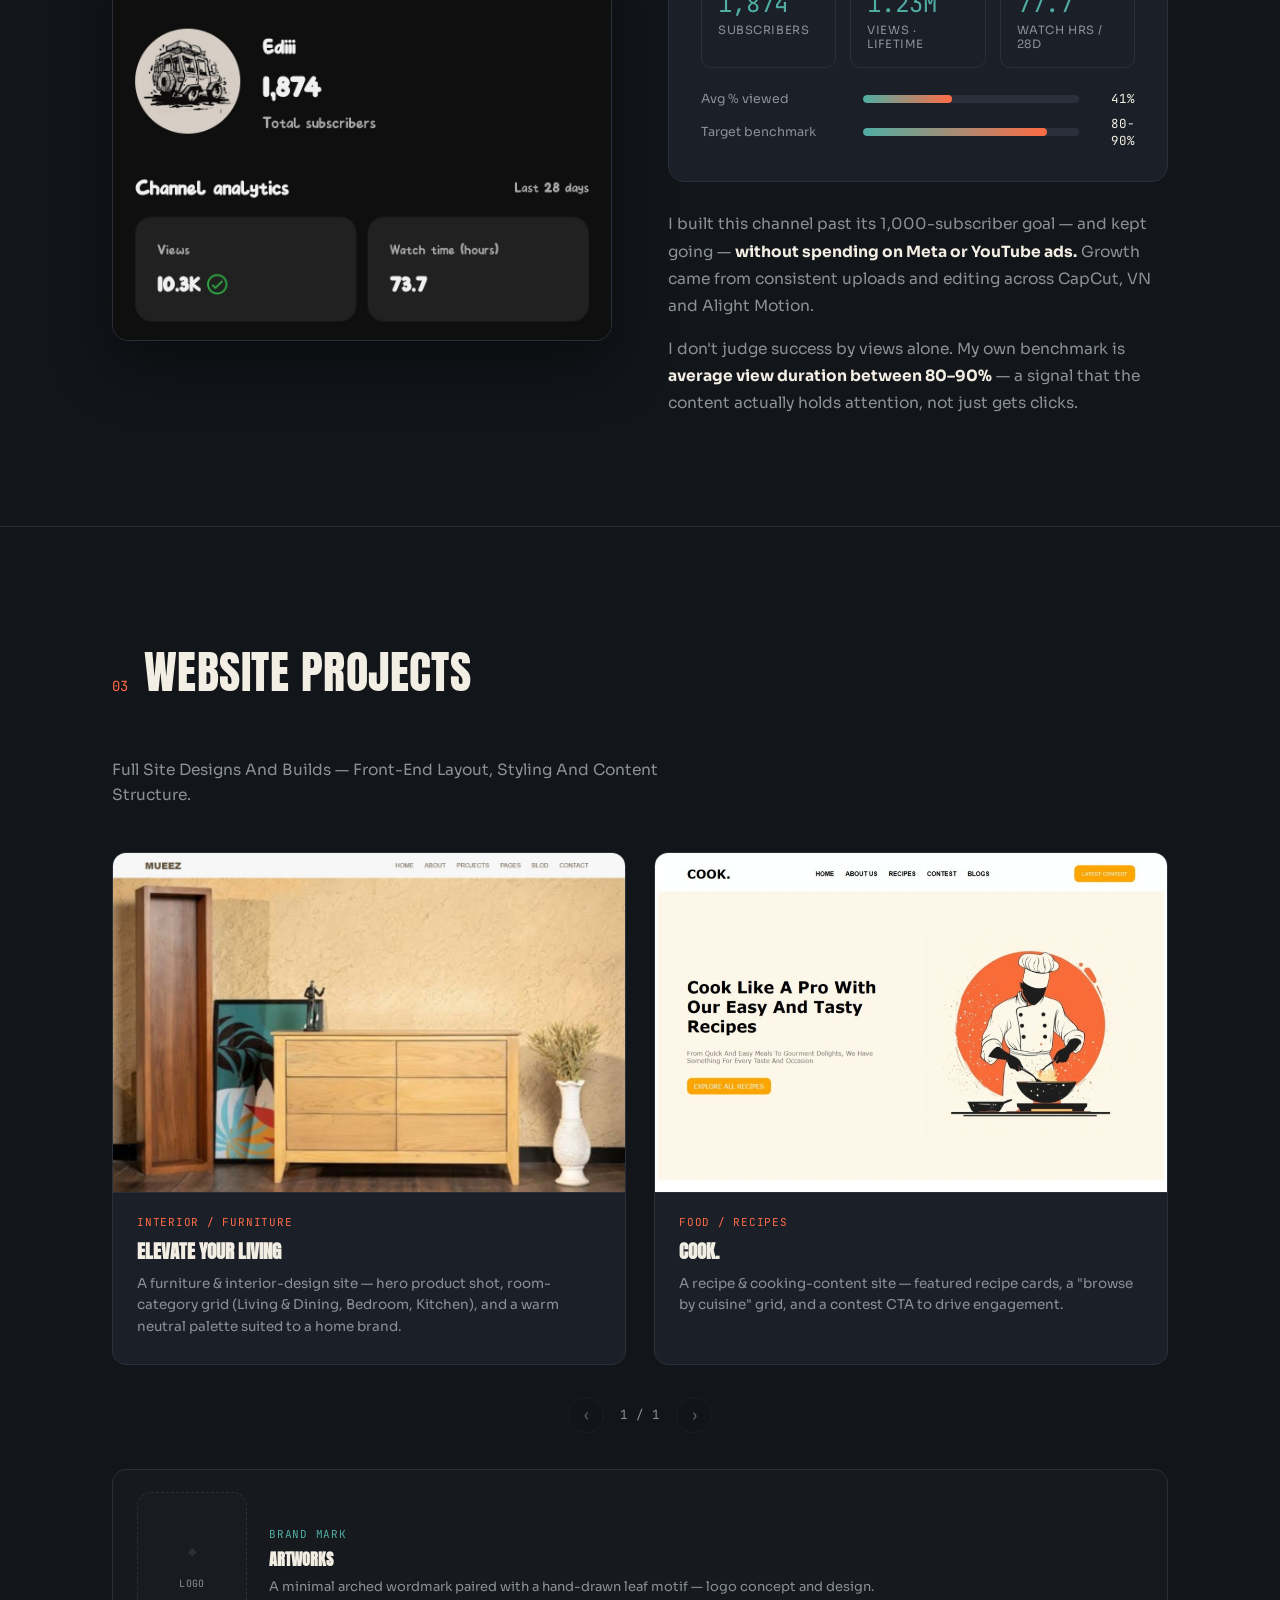
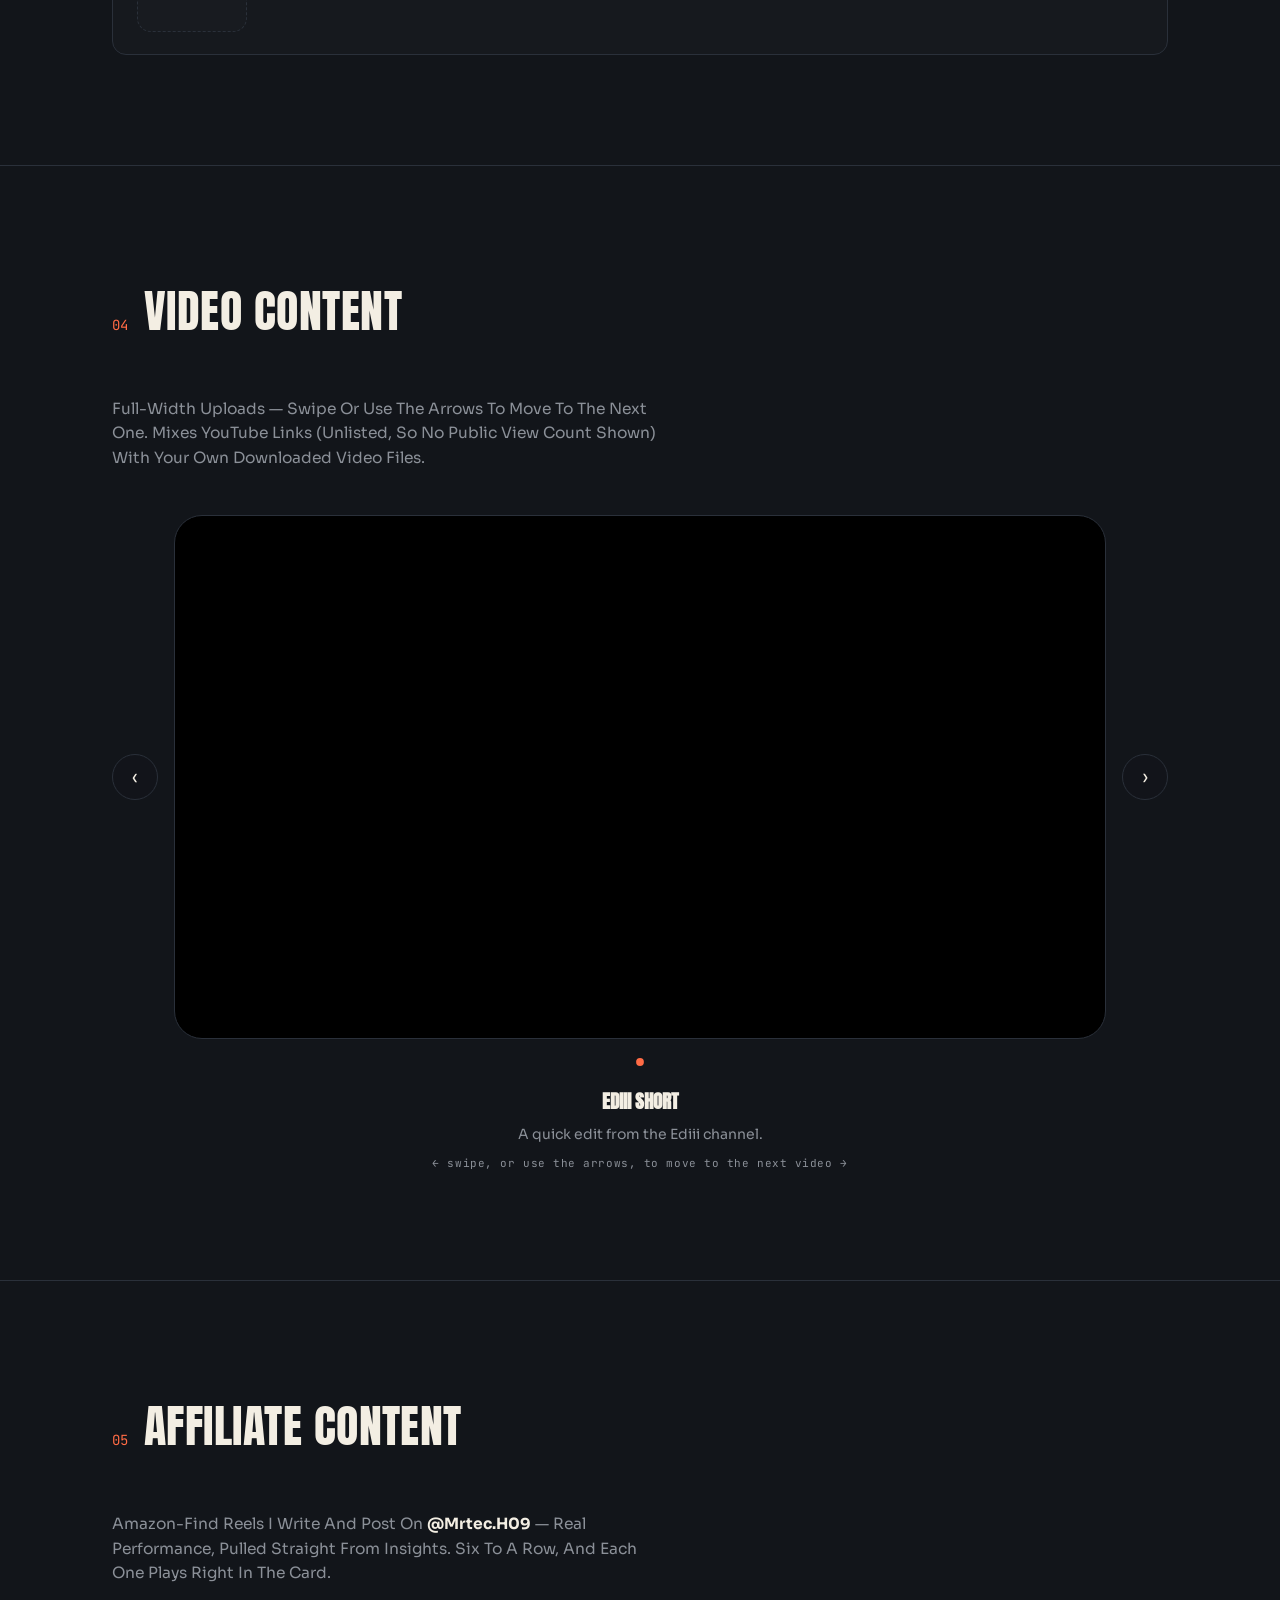
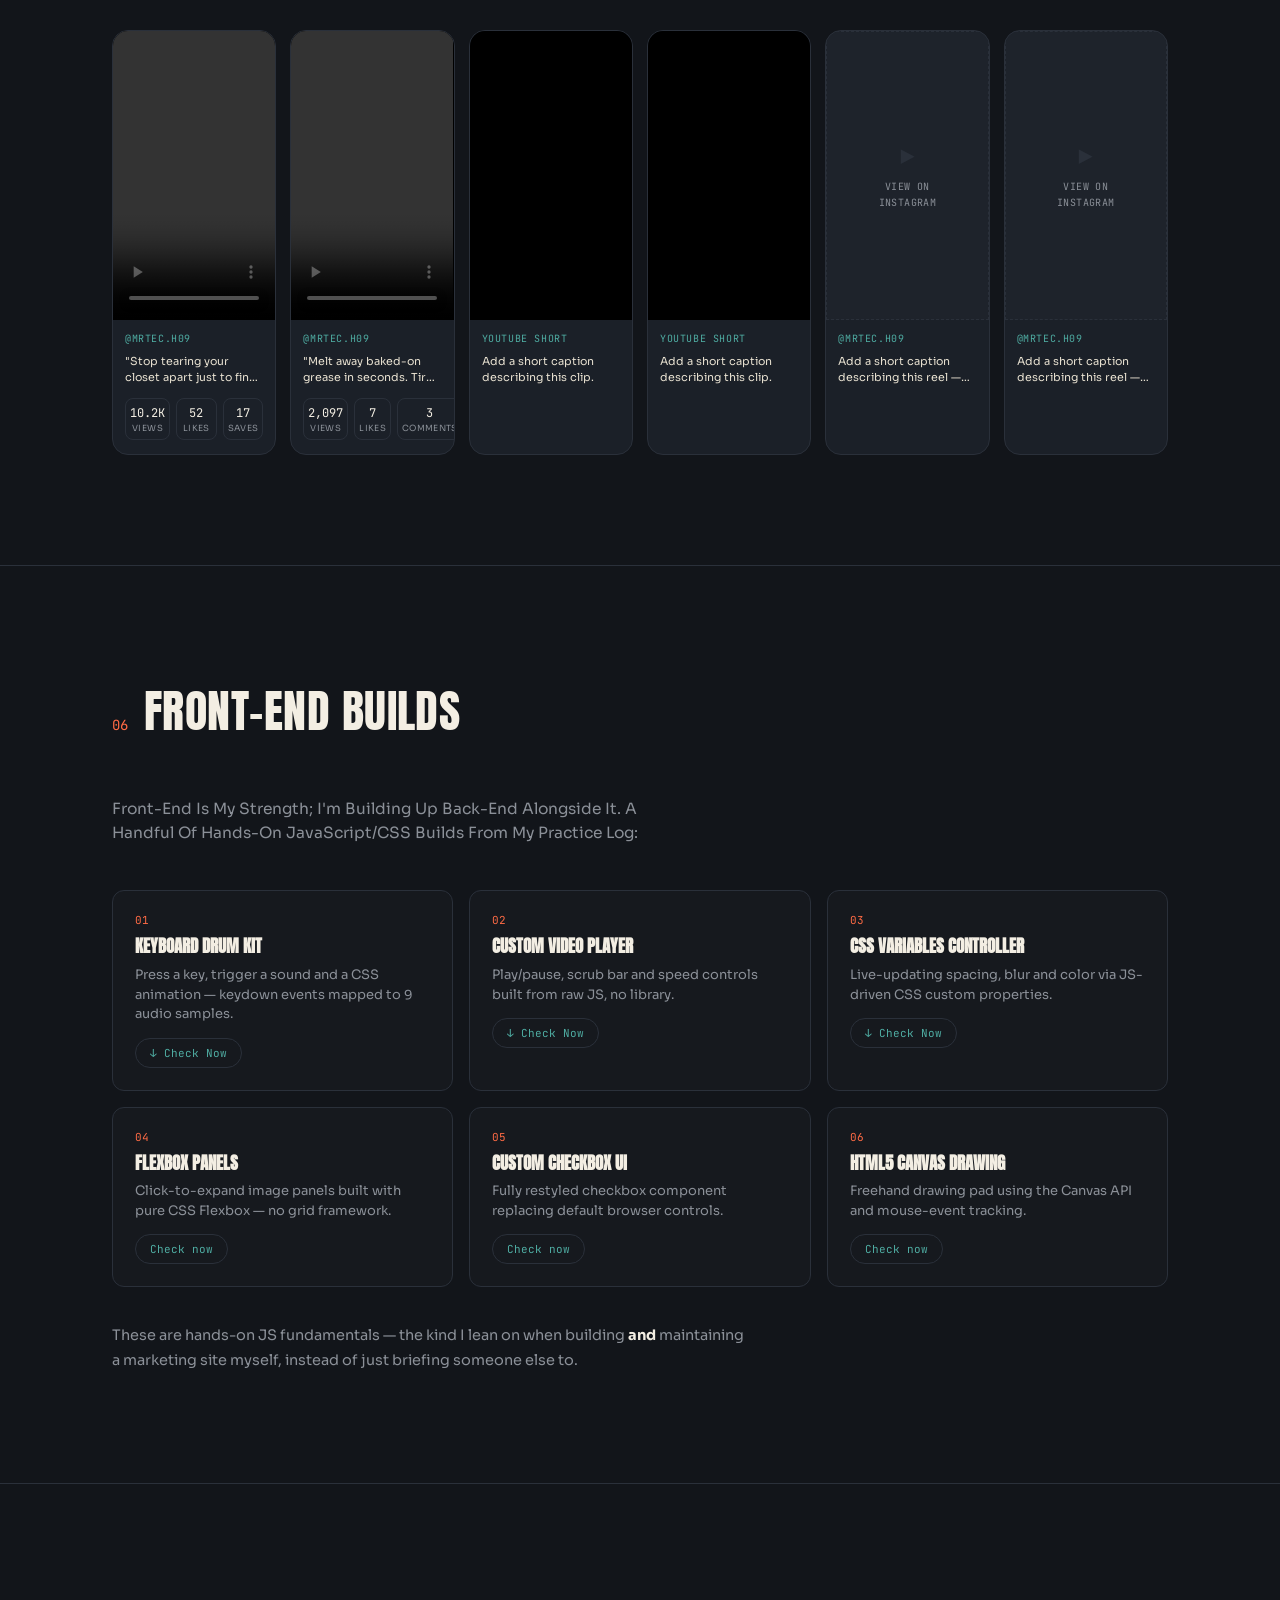
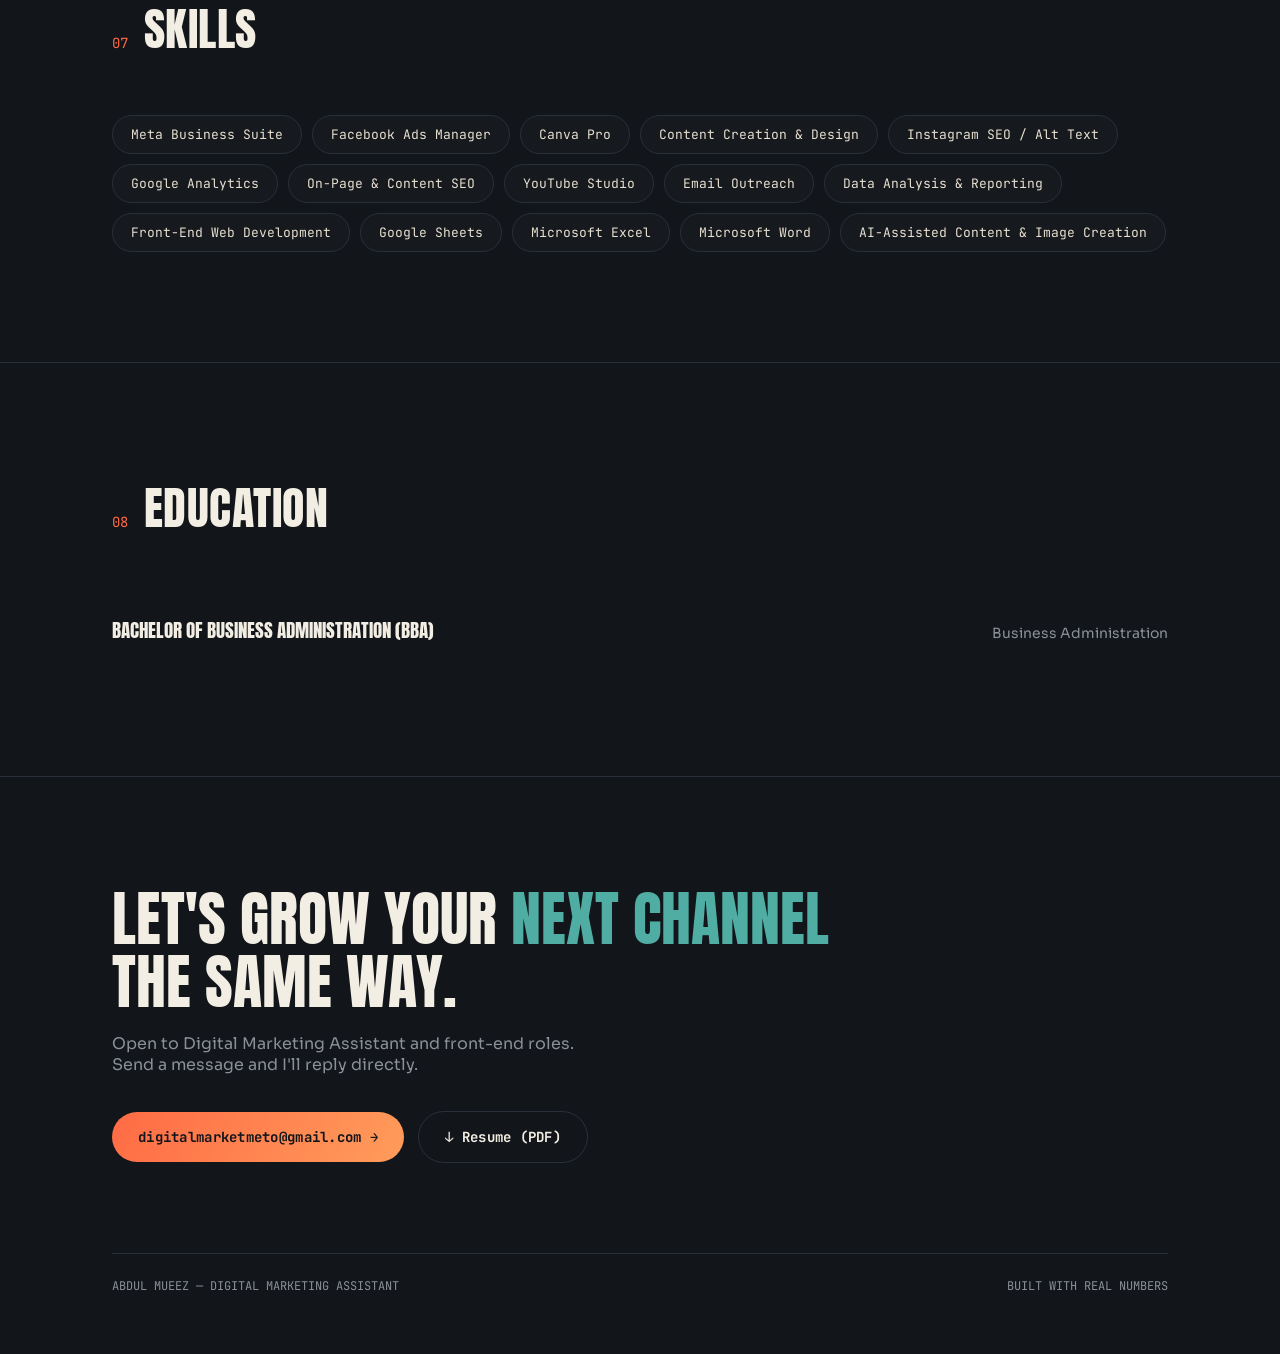
==== commit 4f366f26: "Update index.html" ====
--- a/index.html
+++ b/index.html
@@ -146,18 +146,6 @@
       </div>
       <div class="dots carousel-dots"></div>
       <div class="swipe-hint">← swipe, or use the arrows, to move through slides →</div>
-    </div>
-
-    <div class="posts-row">
-      <div class="post-card">
-        <div class="media-empty"><div class="plus">+</div><p>Post Image</p></div>
-        <div class="pc-body">
-          <div class="pc-tag">Single Post</div>
-          <h5>"Chatbots Are Dead."</h5>
-          <p>AI/tech news hook post with a "read caption" CTA to drive comments and saves.</p>
-        </div>
-      </div>
-      <div class="post-empty"><div class="plus">+</div><p>ADD POST<br>OR CAROUSEL</p></div>
     </div>
   </div>
 </section>
--- a/Portfolio.css
+++ b/Portfolio.css
@@ -1,4 +1,4 @@
- :root{
+:root{
     --ink:#12151A;
     --ink-soft:#1B2028;
     --ink-line:#2A303A;
@@ -63,7 +63,7 @@
       radial-gradient(ellipse 900px 500px at 15% 0%, rgba(79,173,163,0.18), transparent 60%),
       radial-gradient(ellipse 700px 500px at 100% 30%, rgba(255,107,69,0.14), transparent 60%),
       linear-gradient(rgba(18,21,26,0.88), rgba(18,21,26,0.94)),
-      url('./hero-bg.jpg.jpeg') center / cover no-repeat,
+      url('./hero-bg.jpg.jpg') center / cover no-repeat,
       var(--ink);
     border-bottom:1px solid var(--ink-line);
   }
@@ -239,7 +239,8 @@
   .vid-track::-webkit-scrollbar{display:none;}
   .vid-slide{min-width:100%;height:100%;position:relative;scroll-snap-align:center;}
   .vid-embed{position:absolute;inset:0;width:100%;height:100%;}
-  .vid-embed iframe,.vid-embed video{position:absolute;inset:0;width:100%;height:100%;border:0;}
+  .vid-embed iframe{position:absolute;inset:0;width:100%;height:100%;border:0;}
+  .vid-embed video{position:absolute;inset:0;width:100%;height:100%;border:0;object-fit:cover;background:#000;}
   .vid-dots{margin-top:20px;}
 
   .vid-caption{max-width:640px;margin:22px auto 0;text-align:center;}
@@ -323,7 +324,10 @@
   .reel-card{border:1px solid var(--ink-line);border-radius:16px;overflow:hidden;background:var(--ink-soft);transition:transform .3s ease,border-color .3s ease;}
   .reel-card:hover{transform:translateY(-4px);border-color:var(--teal);}
   .reel-shot{position:relative;aspect-ratio:9/16;}
-  .reel-video{width:100%;height:100%;object-fit:cover;background:#000;display:block;}
+  .reel-video{width:100%;height:100%;object-fit:cover;background:#000;display:block;border:0;}
+  .reel-card{display:block;color:inherit;text-decoration:none;}
+  .reel-link .media-empty .plus{font-size:20px;}
+  .reel-link:hover .media-empty{border-color:var(--teal);}
   .reel-body{padding:12px 12px 14px;}
   .reel-account{font-family:'JetBrains Mono',monospace;font-size:10px;color:var(--teal);text-transform:uppercase;letter-spacing:0.06em;}
   .reel-caption{font-size:11px;color:var(--paper-dim);margin-top:8px;line-height:1.5;display:-webkit-box;-webkit-line-clamp:2;-webkit-box-orient:vertical;overflow:hidden;}
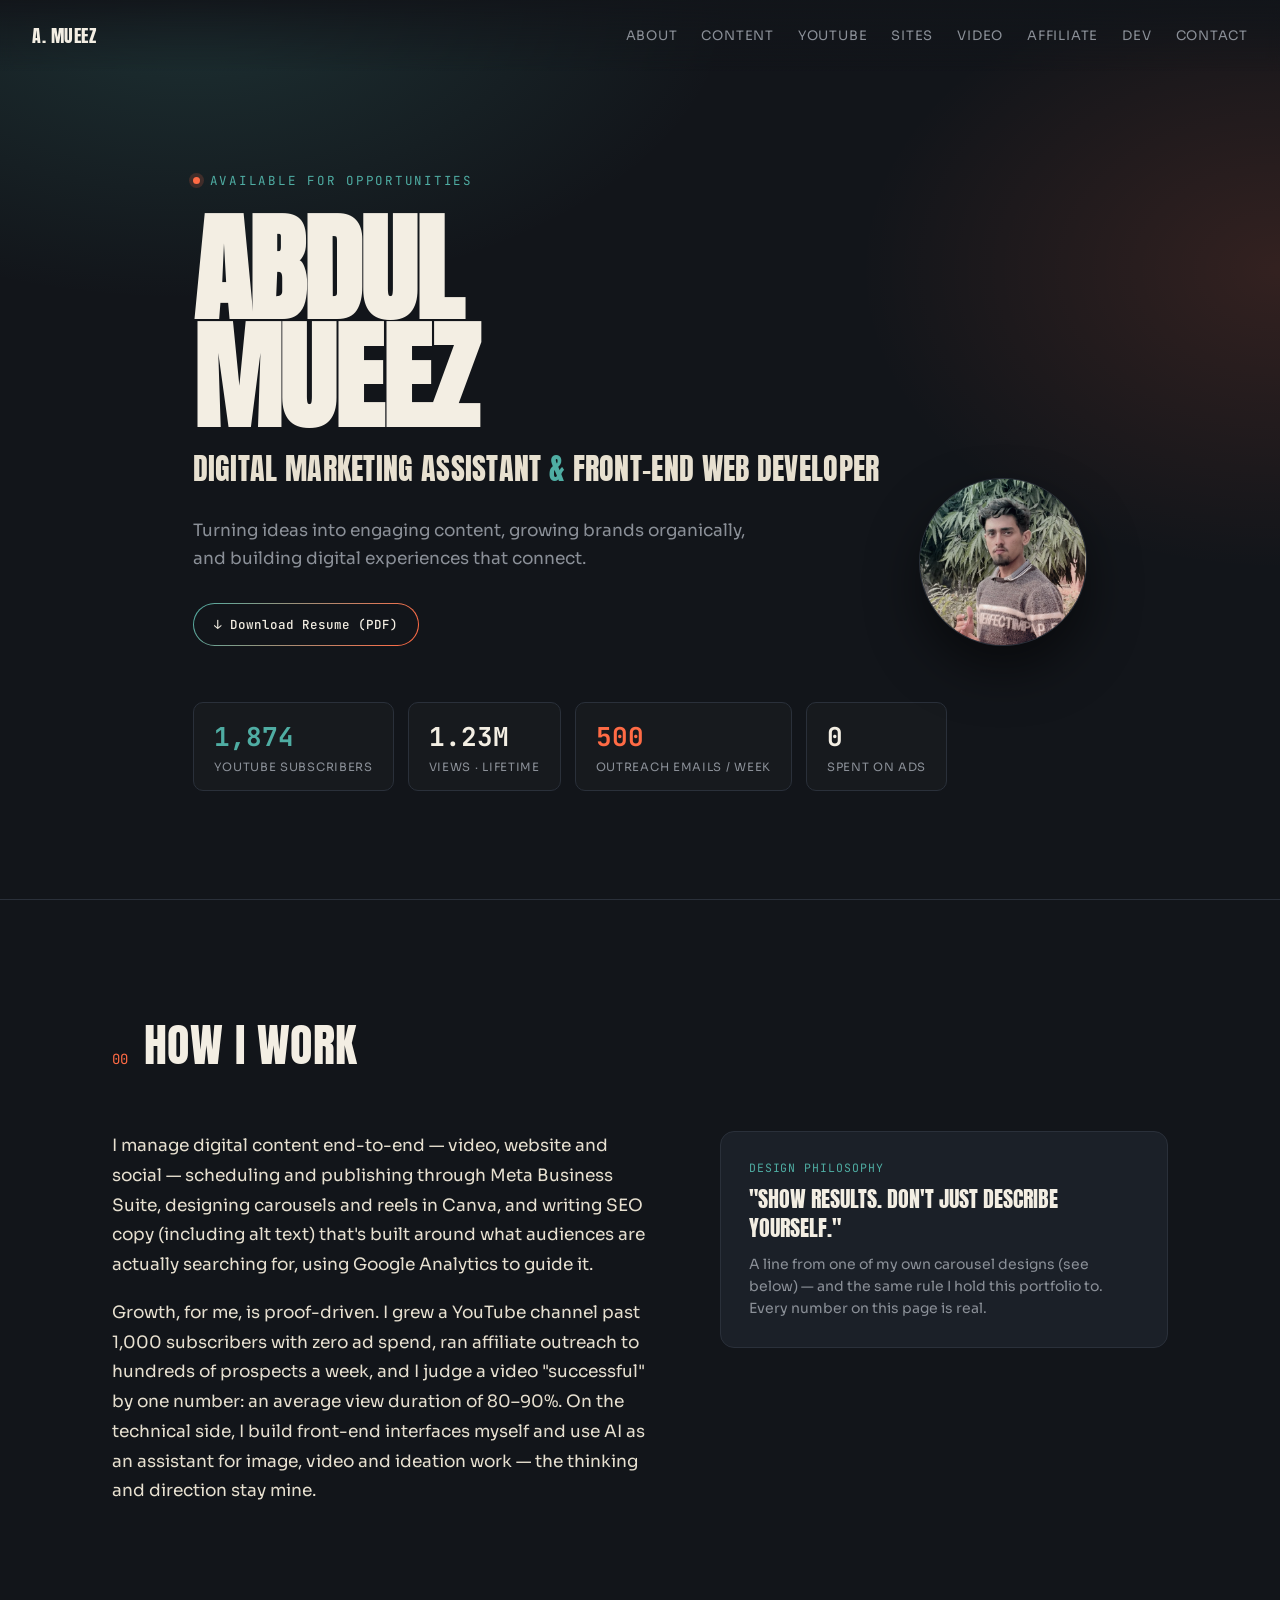
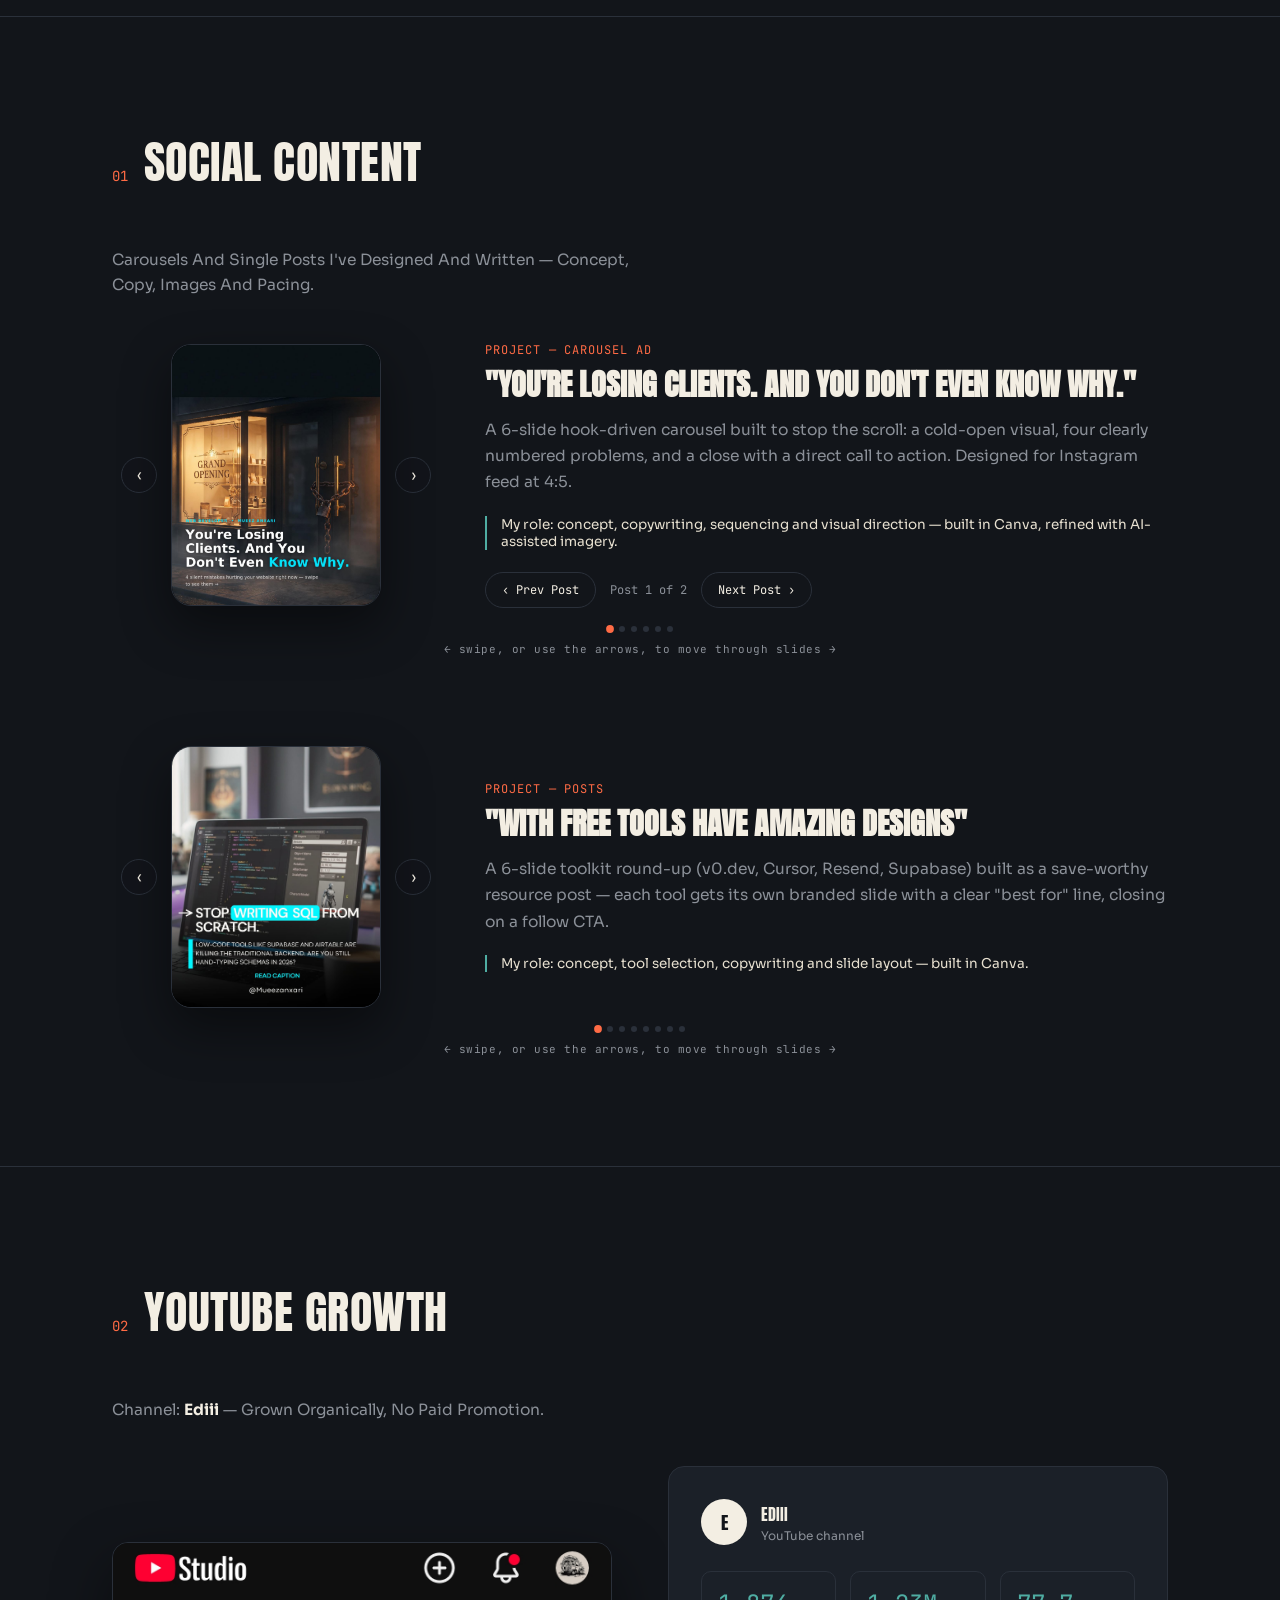
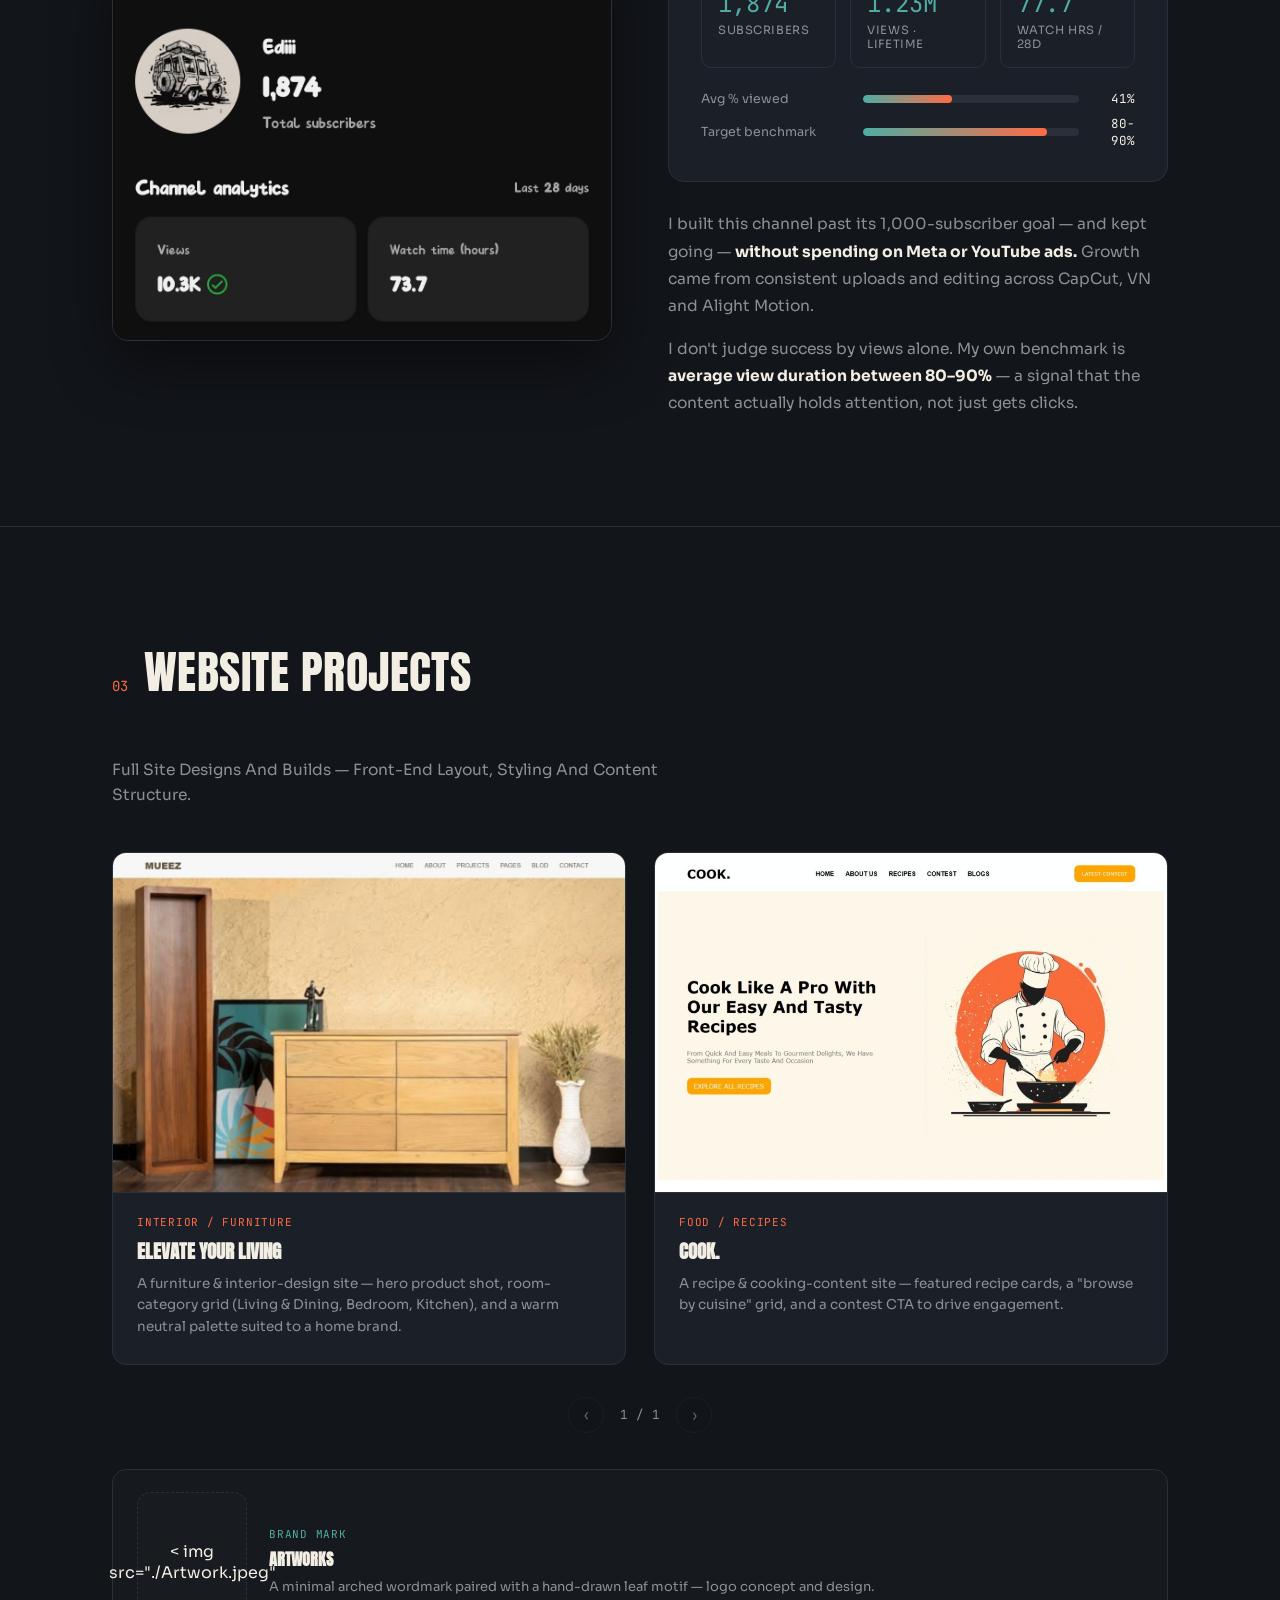
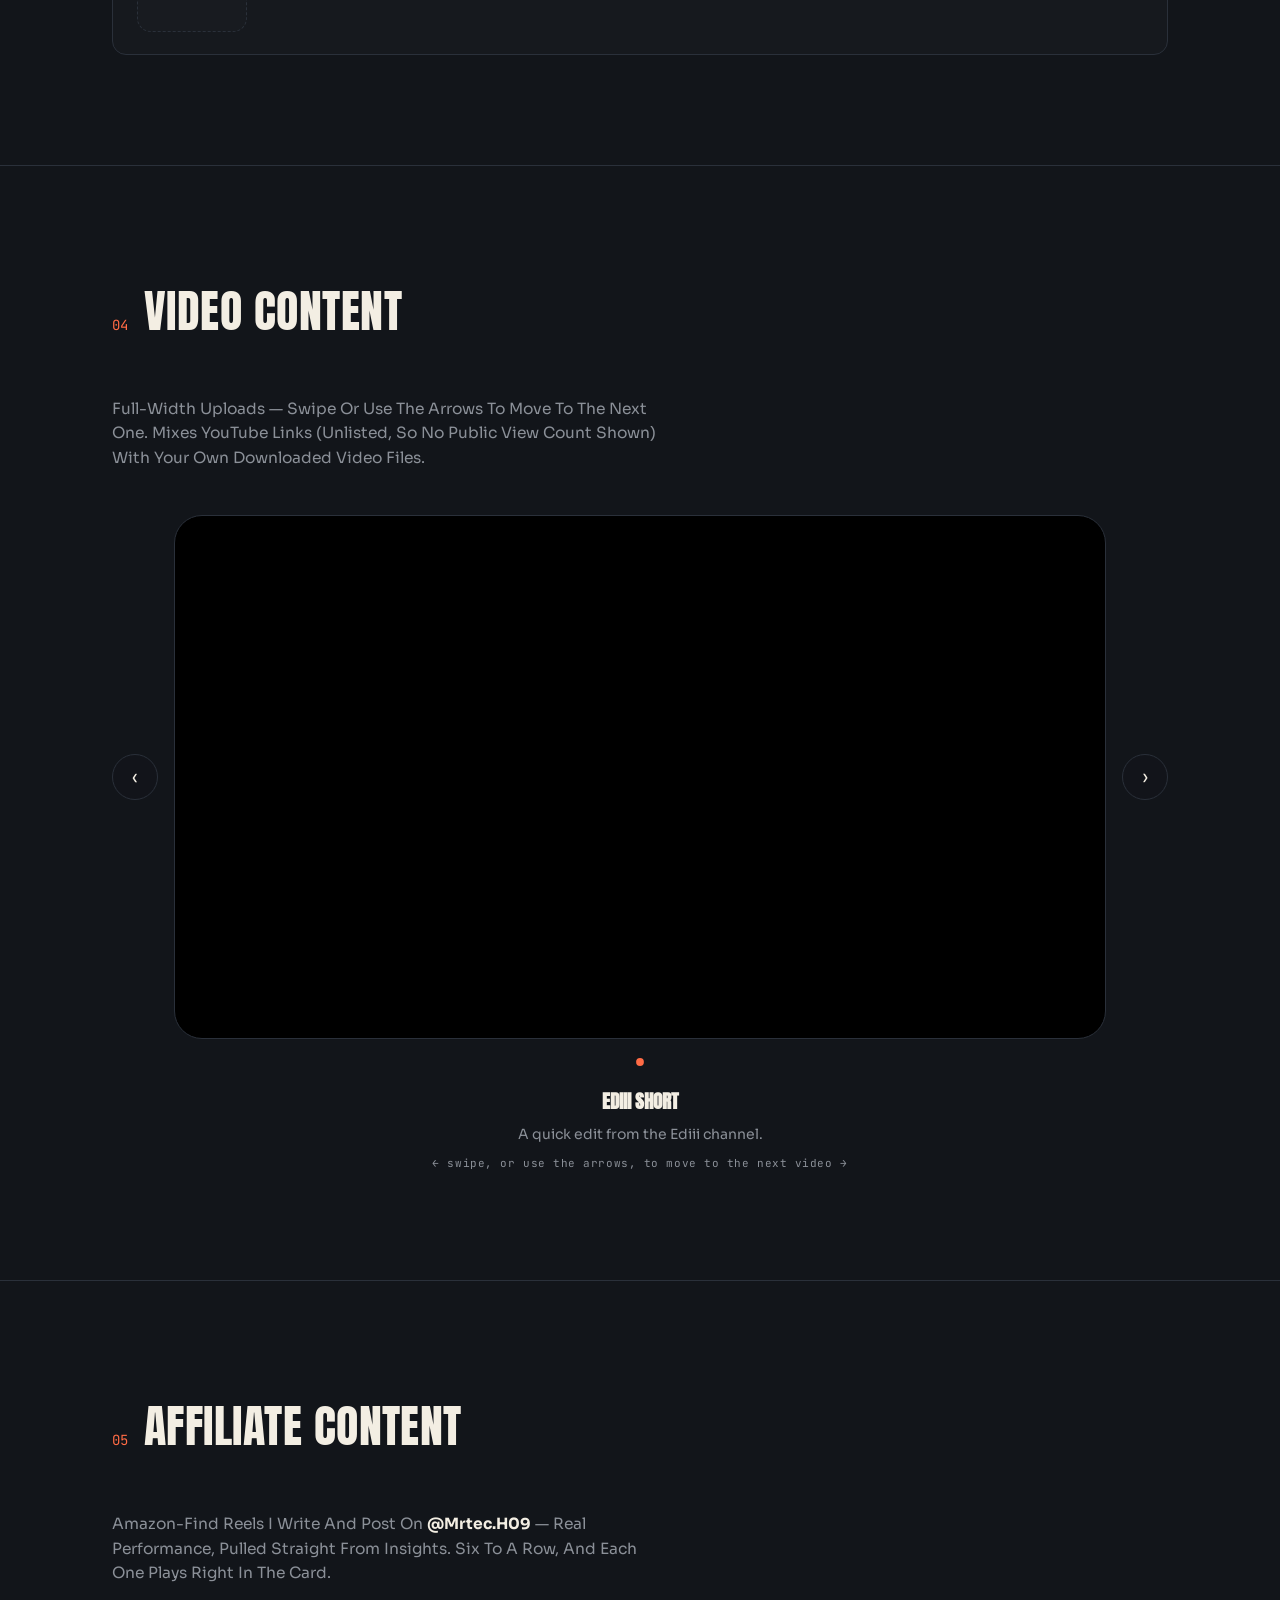
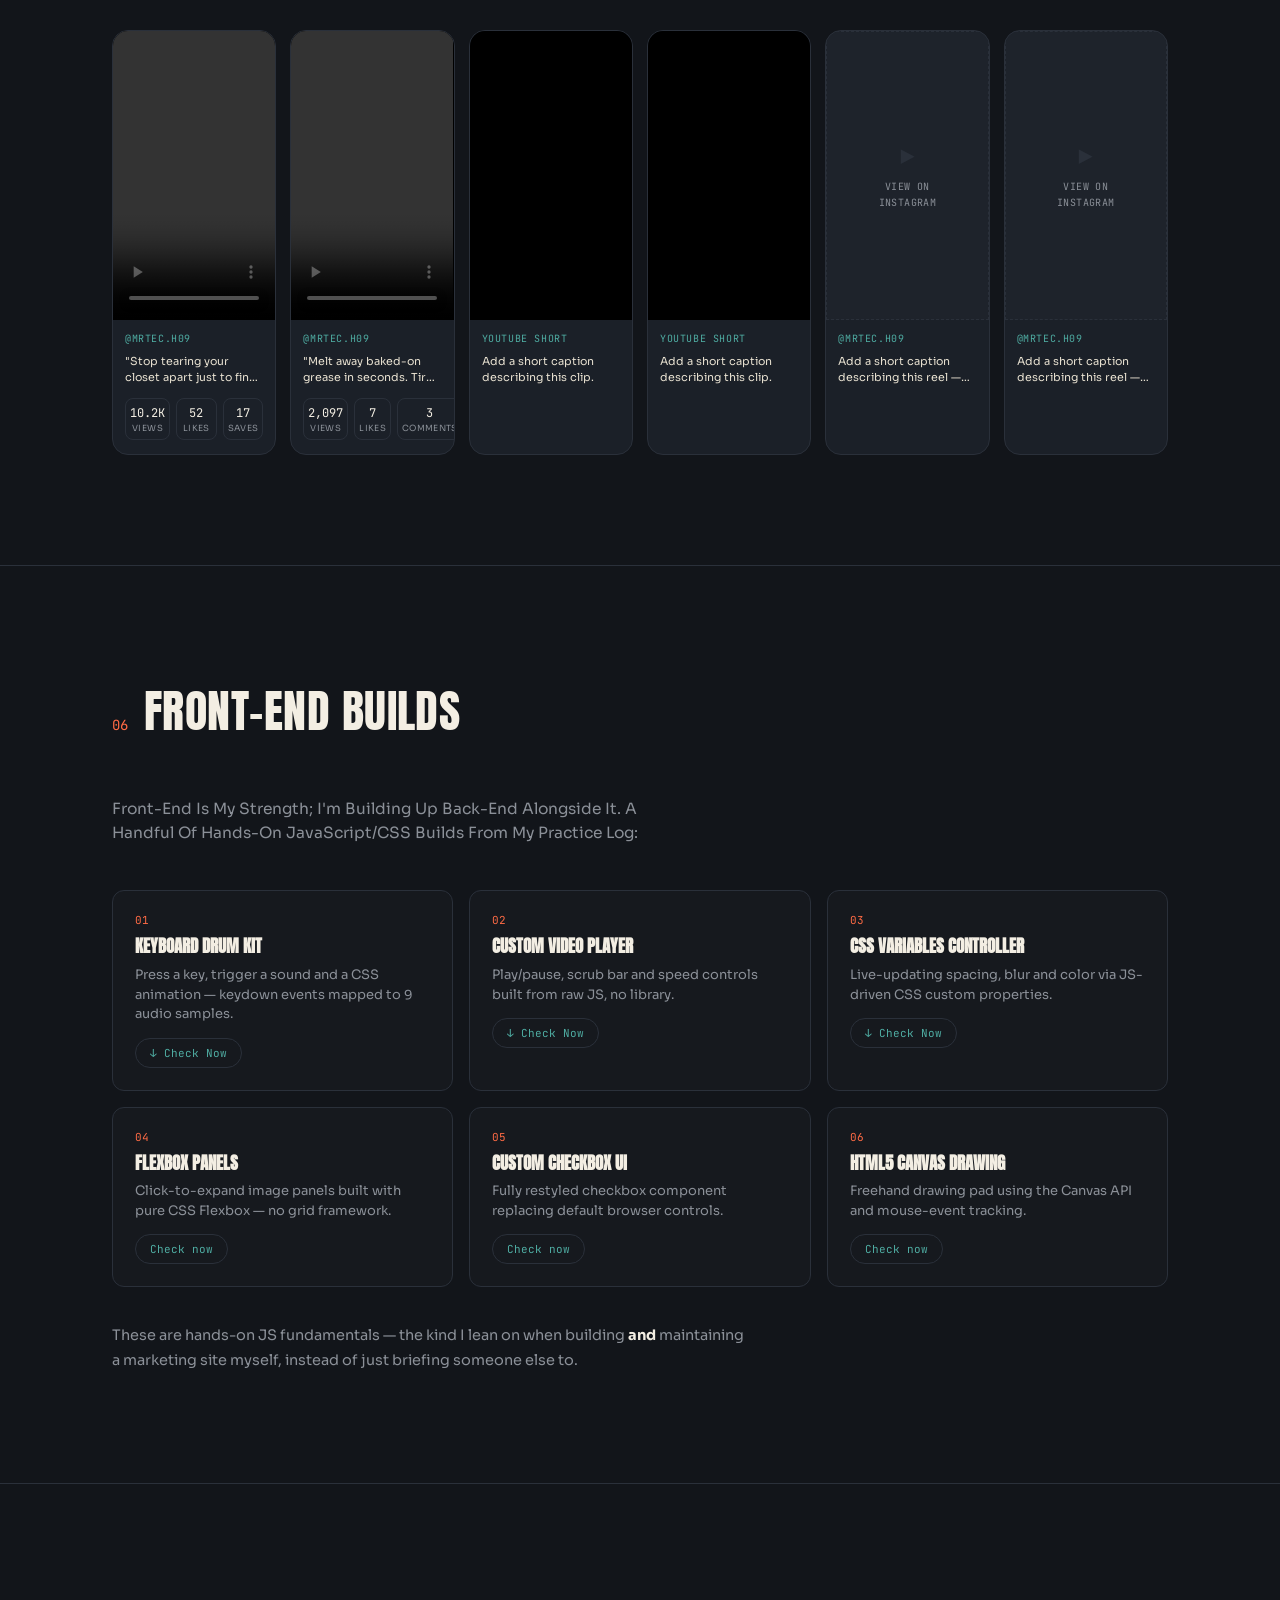
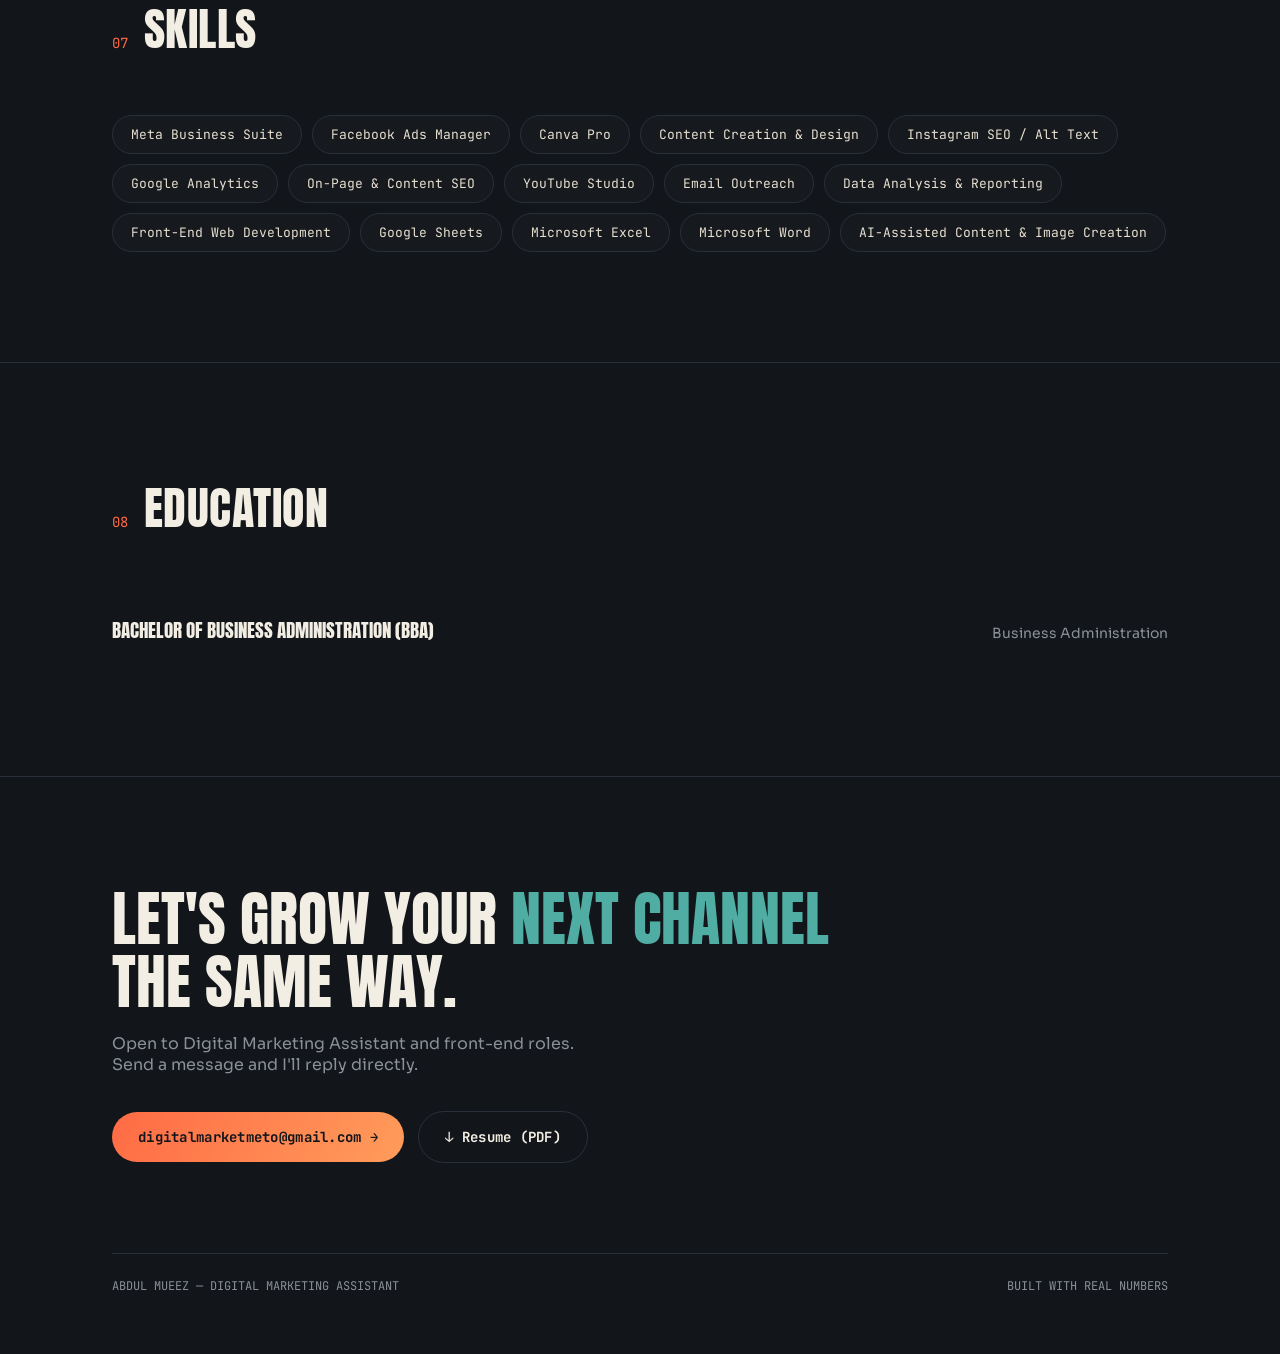
==== commit 743d0a86: "Update index.html" ====
--- a/index.html
+++ b/index.html
@@ -218,7 +218,7 @@
     -->
 
     <div class="logo-strip">
-      <div class="media-empty"><div class="plus">+</div><p>Logo</p></div>
+      <div class="media-empty">< img src="./Artwork.jpeg" </div>
       <div>
         <div class="lt">Brand Mark</div>
         <h5>Artworks</h5>
@@ -276,7 +276,7 @@
       <div class="reel-card">
         <div class="reel-shot">
           <video class="reel-video" controls preload="metadata" poster="">
-            <source src="" type="video/mp4">
+            <source src="./video 3 (4).mp4" type="video/mp4">
           </video>
         </div>
         <div class="reel-body">
@@ -292,7 +292,7 @@
       <div class="reel-card">
         <div class="reel-shot">
           <video class="reel-video" controls preload="metadata" poster="">
-            <source src="" type="video/mp4">
+            <source src="./video 3 (3).mp4" type="video/mp4">
           </video>
         </div>
         <div class="reel-body">
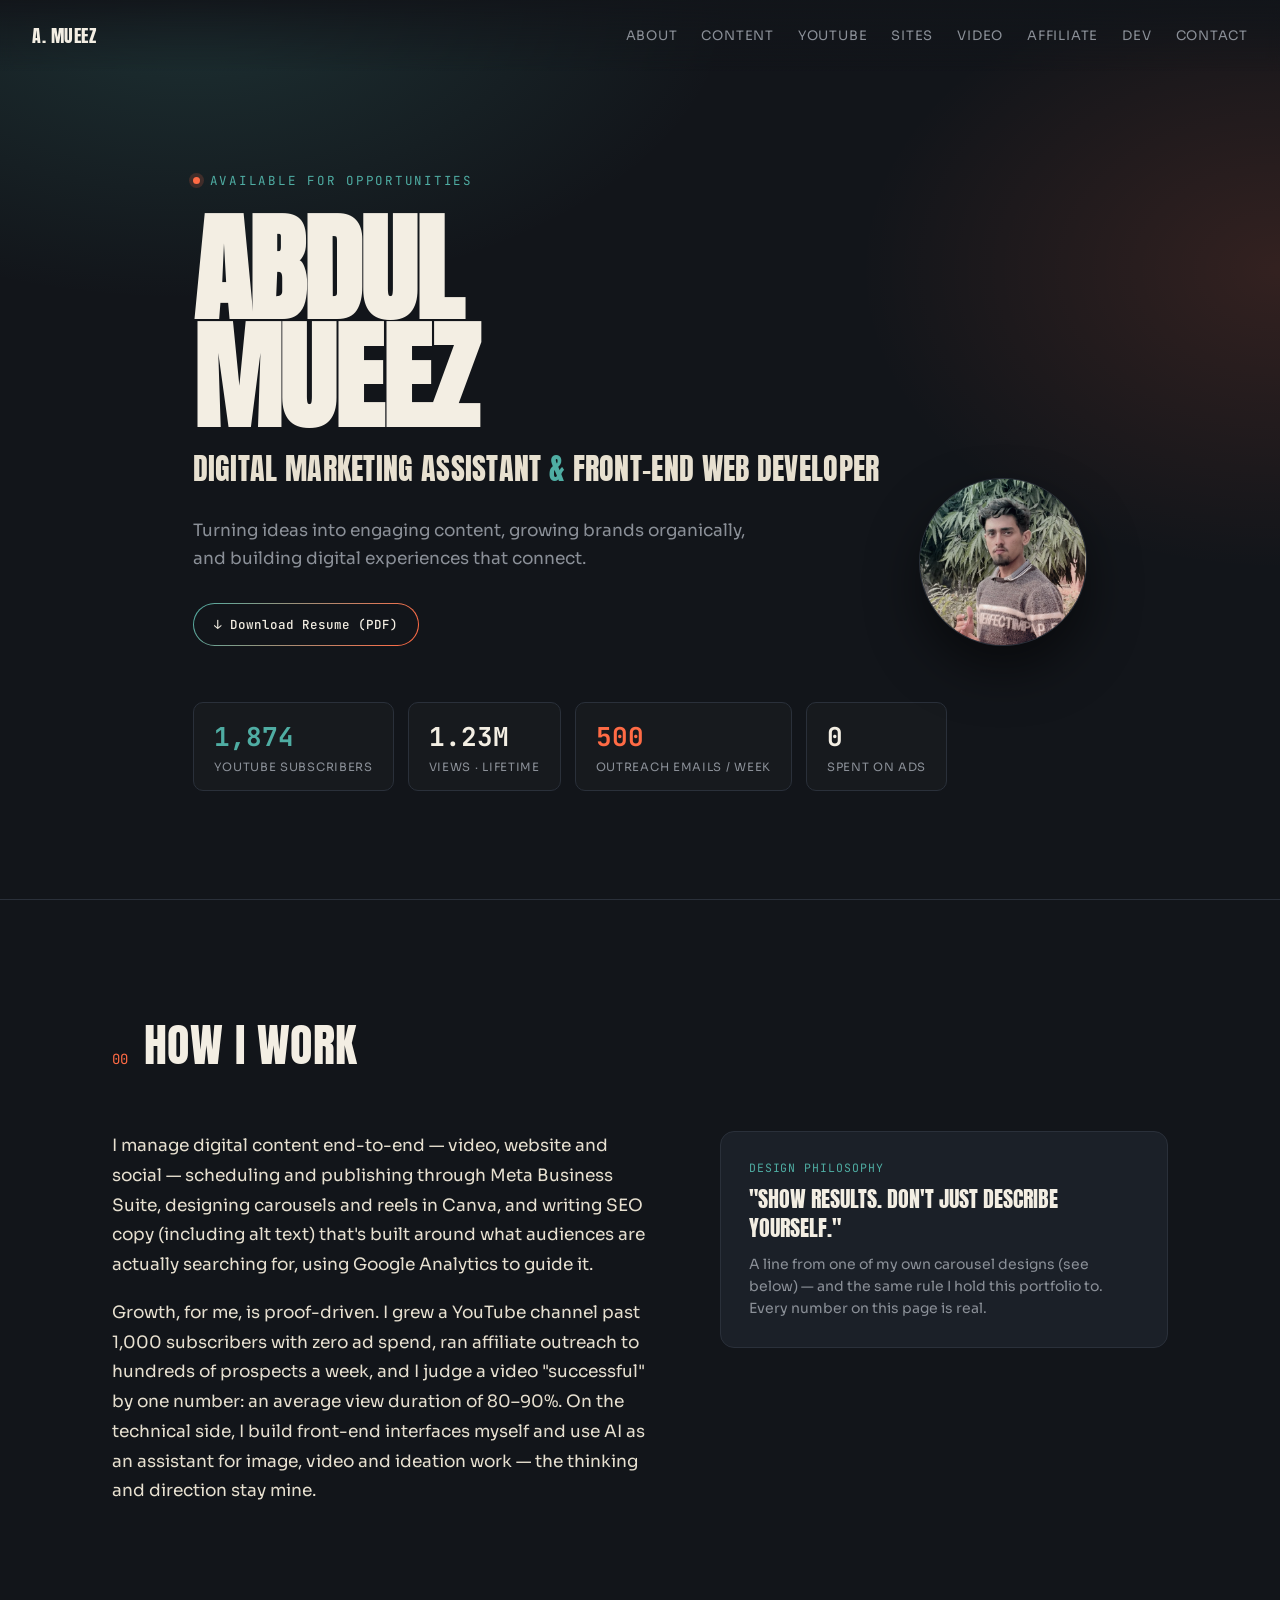
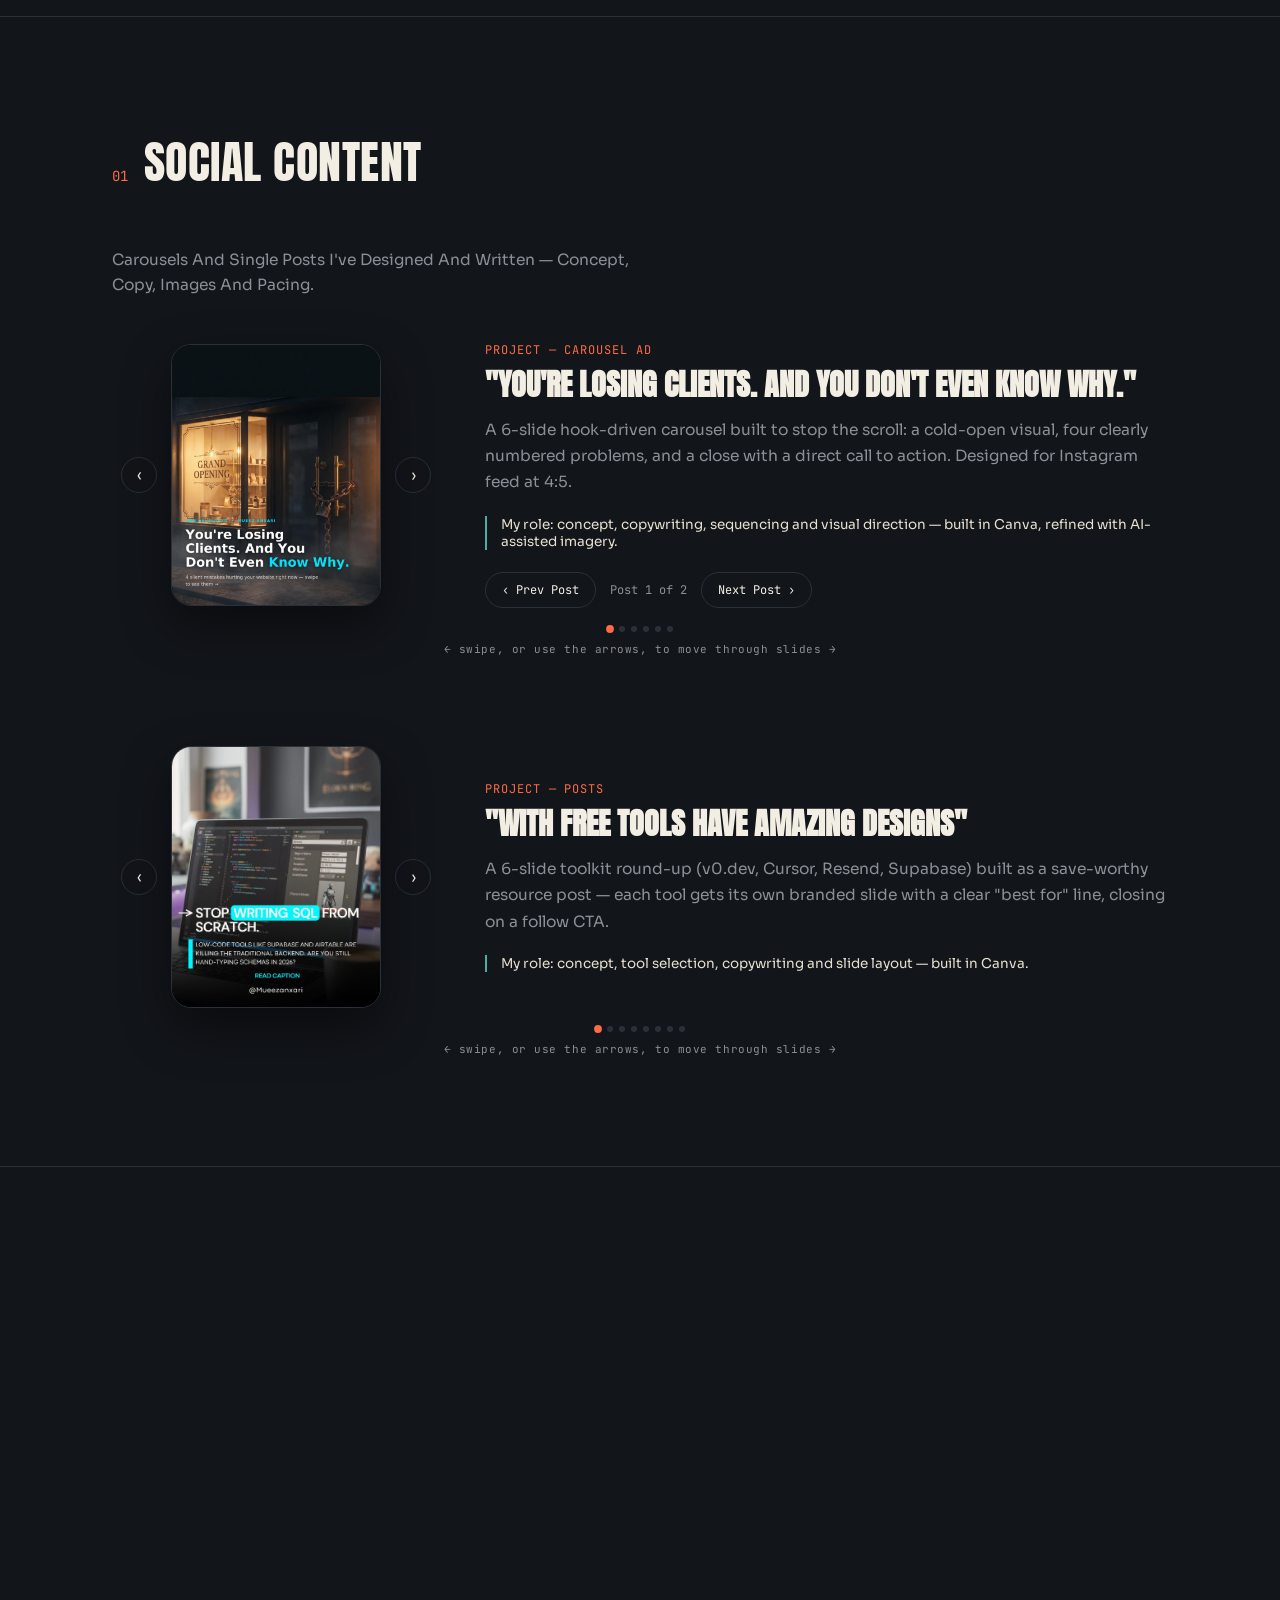
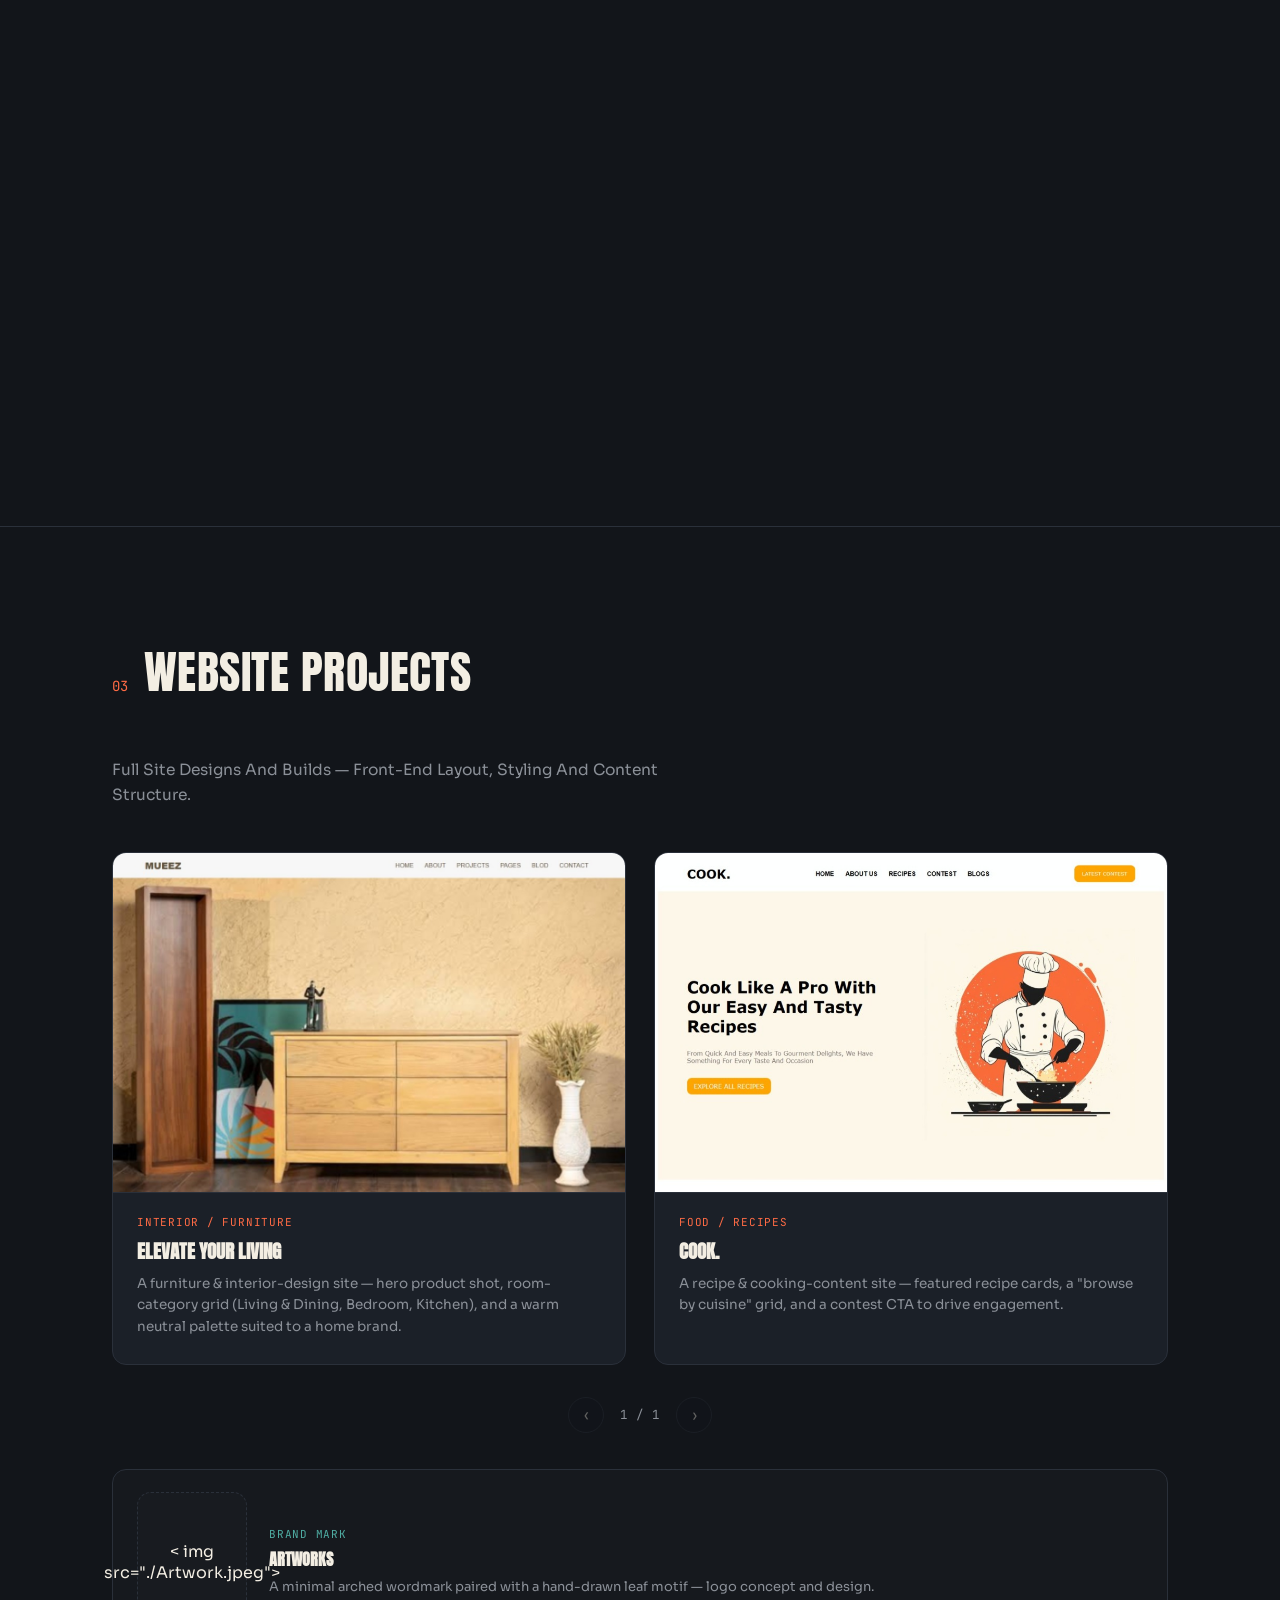
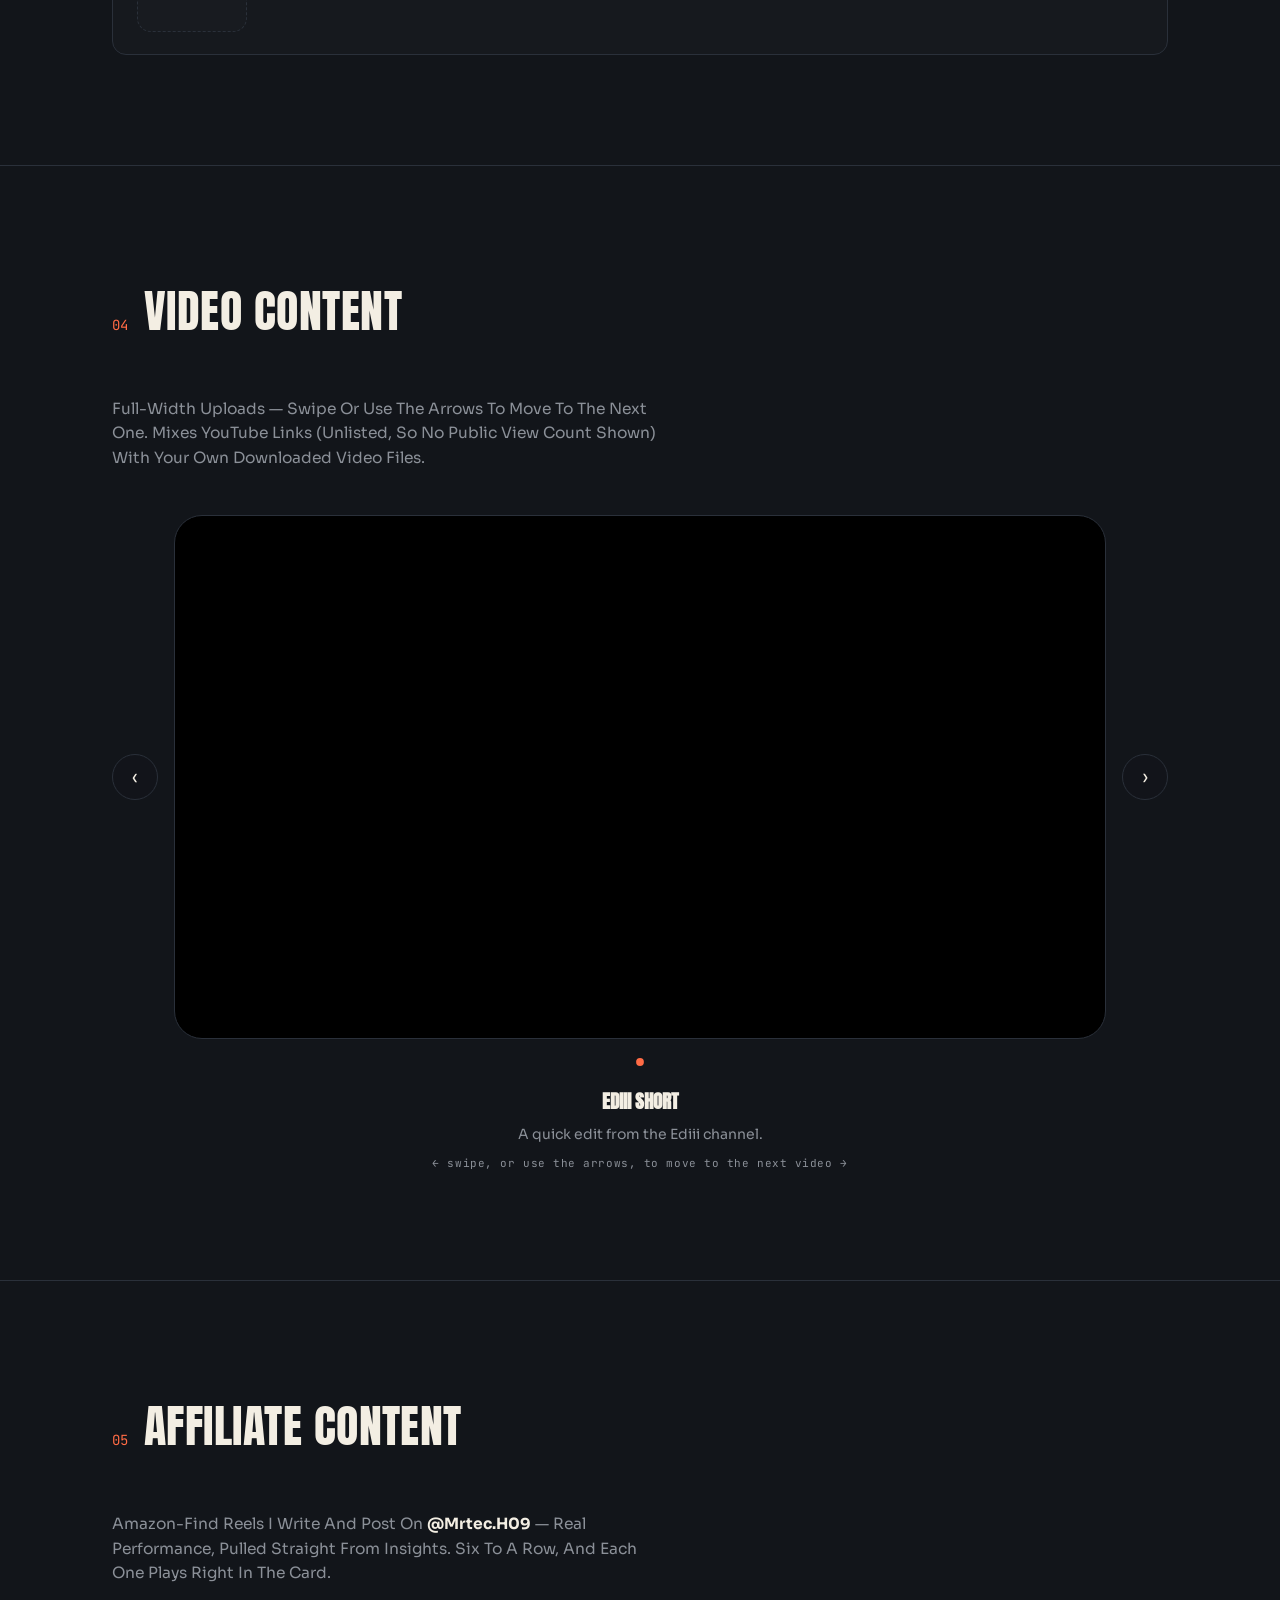
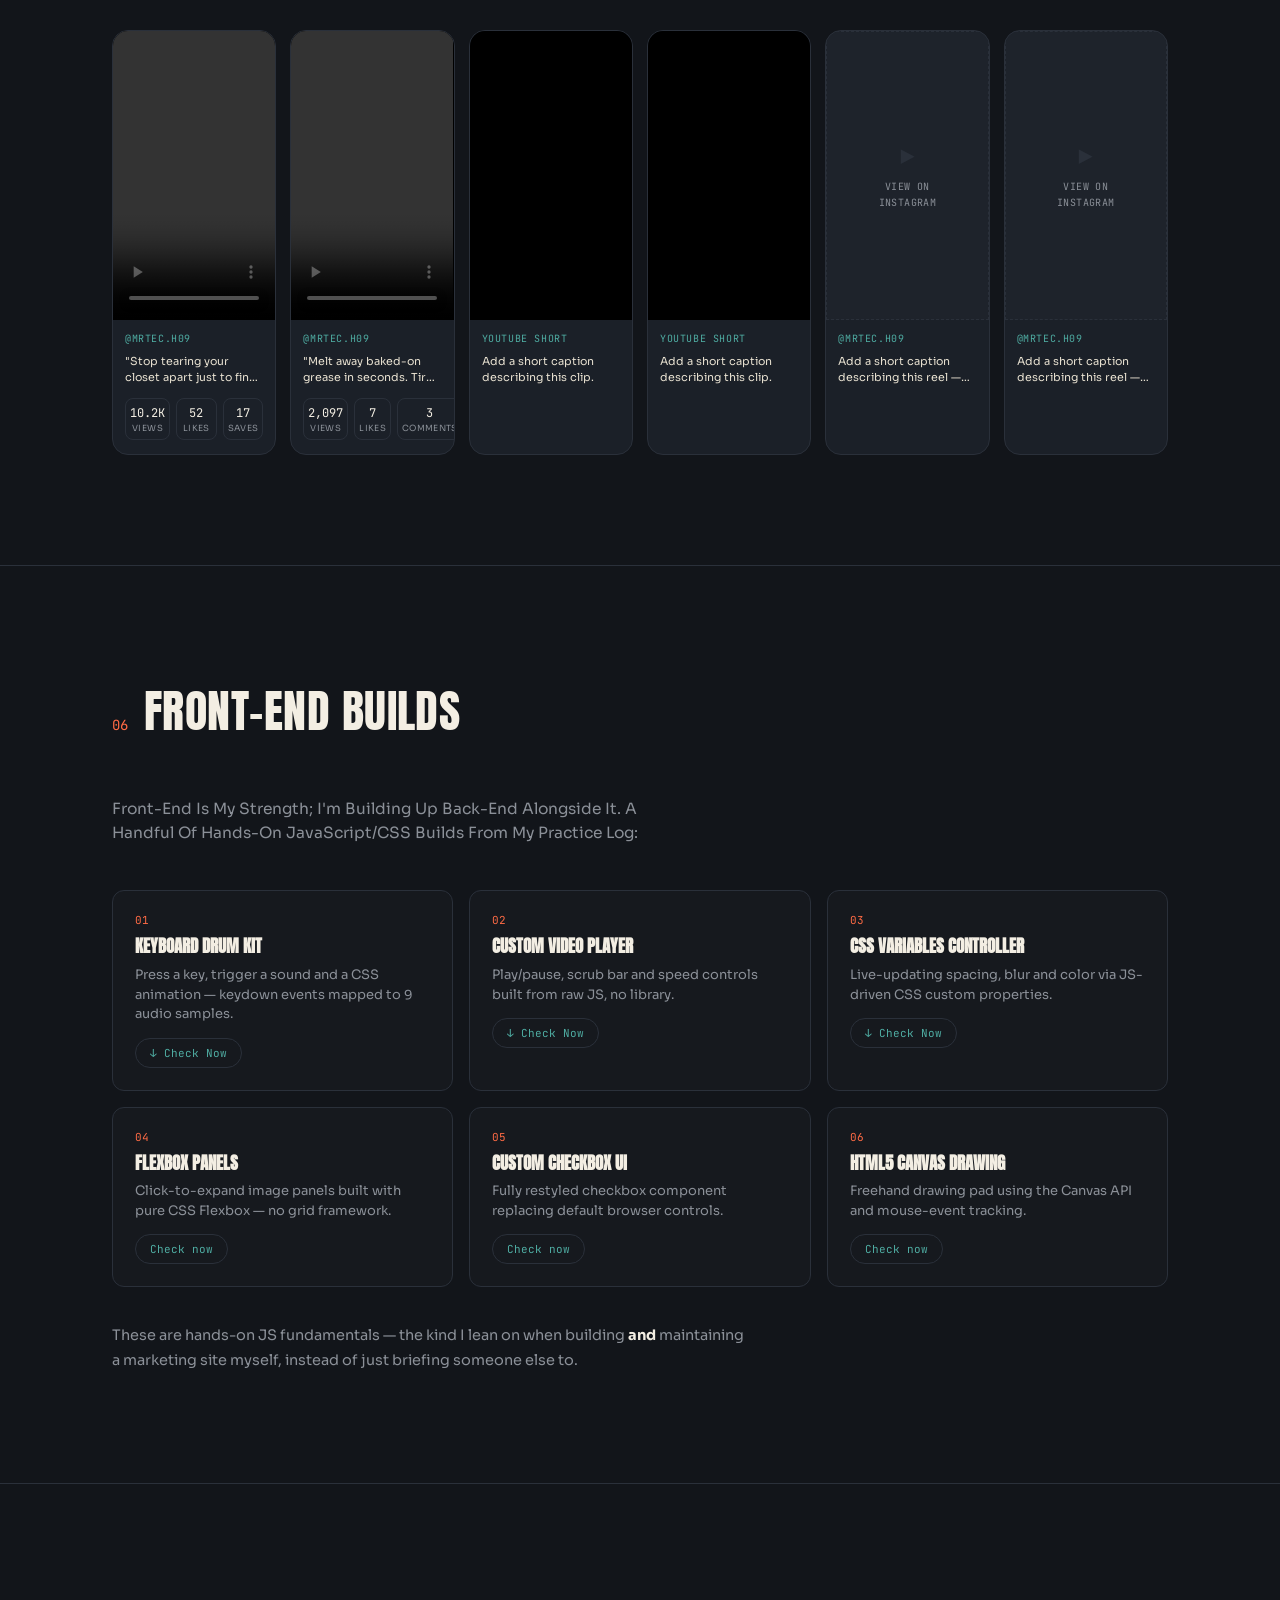
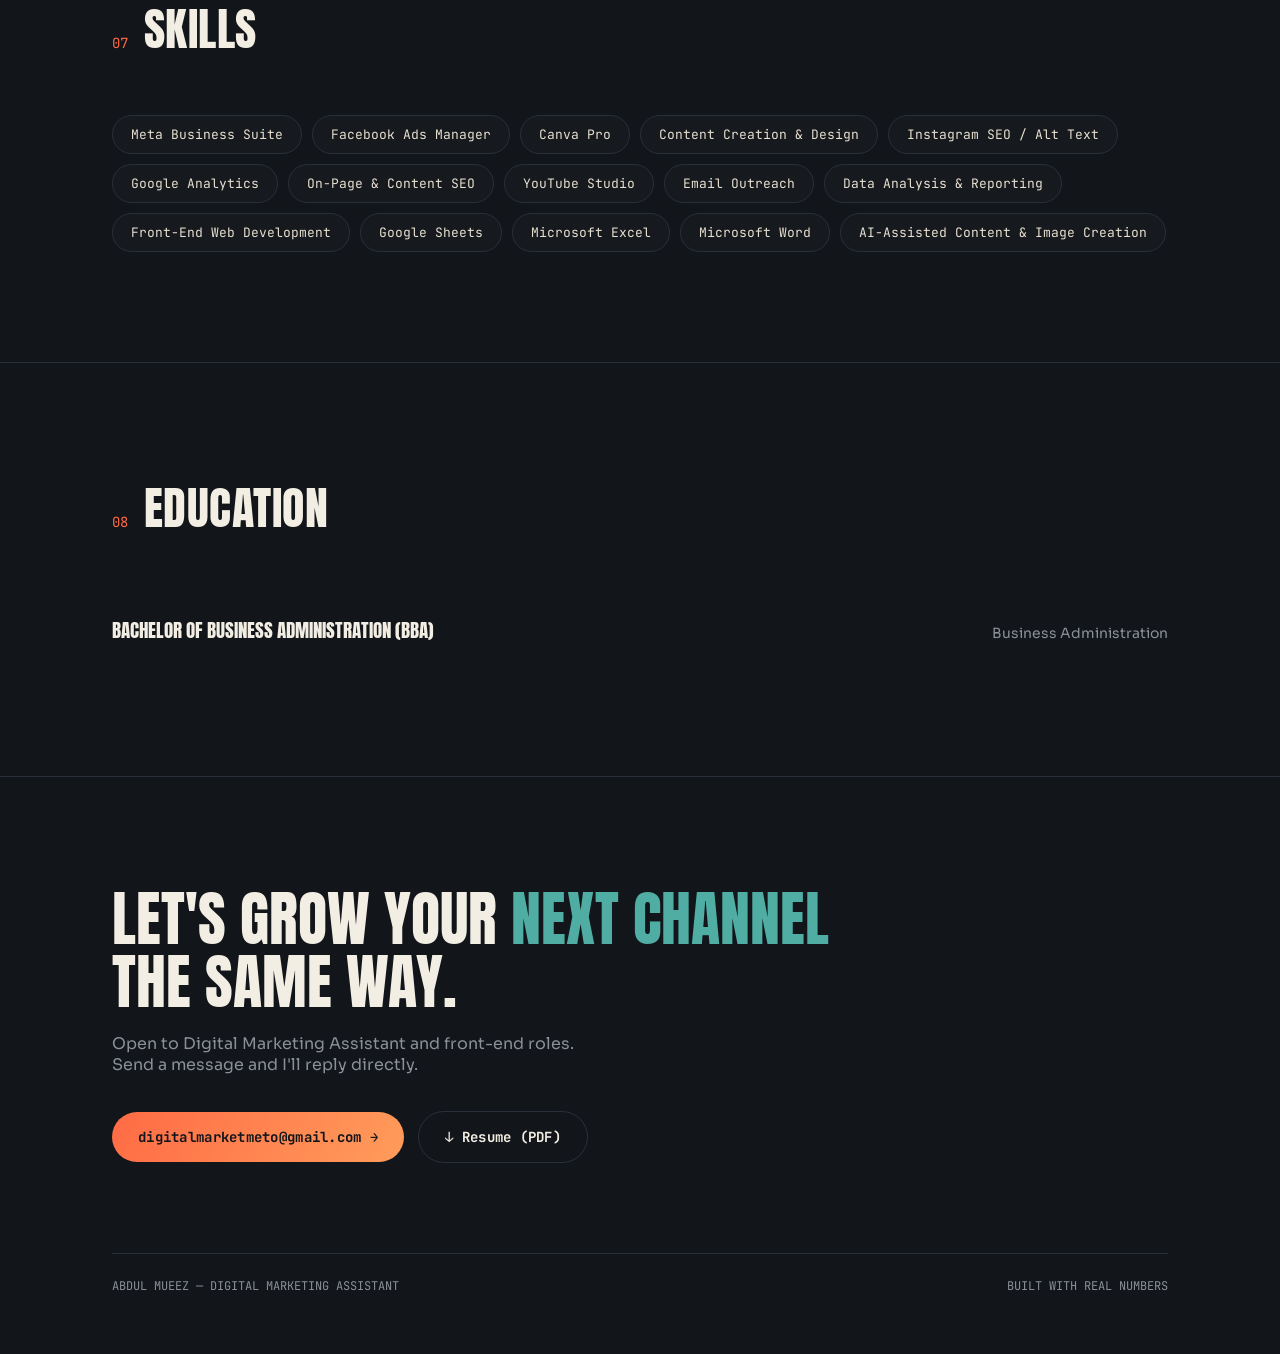
==== commit f45aea1e: "Update index.html" ====
--- a/index.html
+++ b/index.html
@@ -218,7 +218,7 @@
     -->
 
     <div class="logo-strip">
-      <div class="media-empty">< img src="./Artwork.jpeg" </div>
+      <div class="media-empty">< img src="./Artwork.jpeg"></div>
       <div>
         <div class="lt">Brand Mark</div>
         <h5>Artworks</h5>
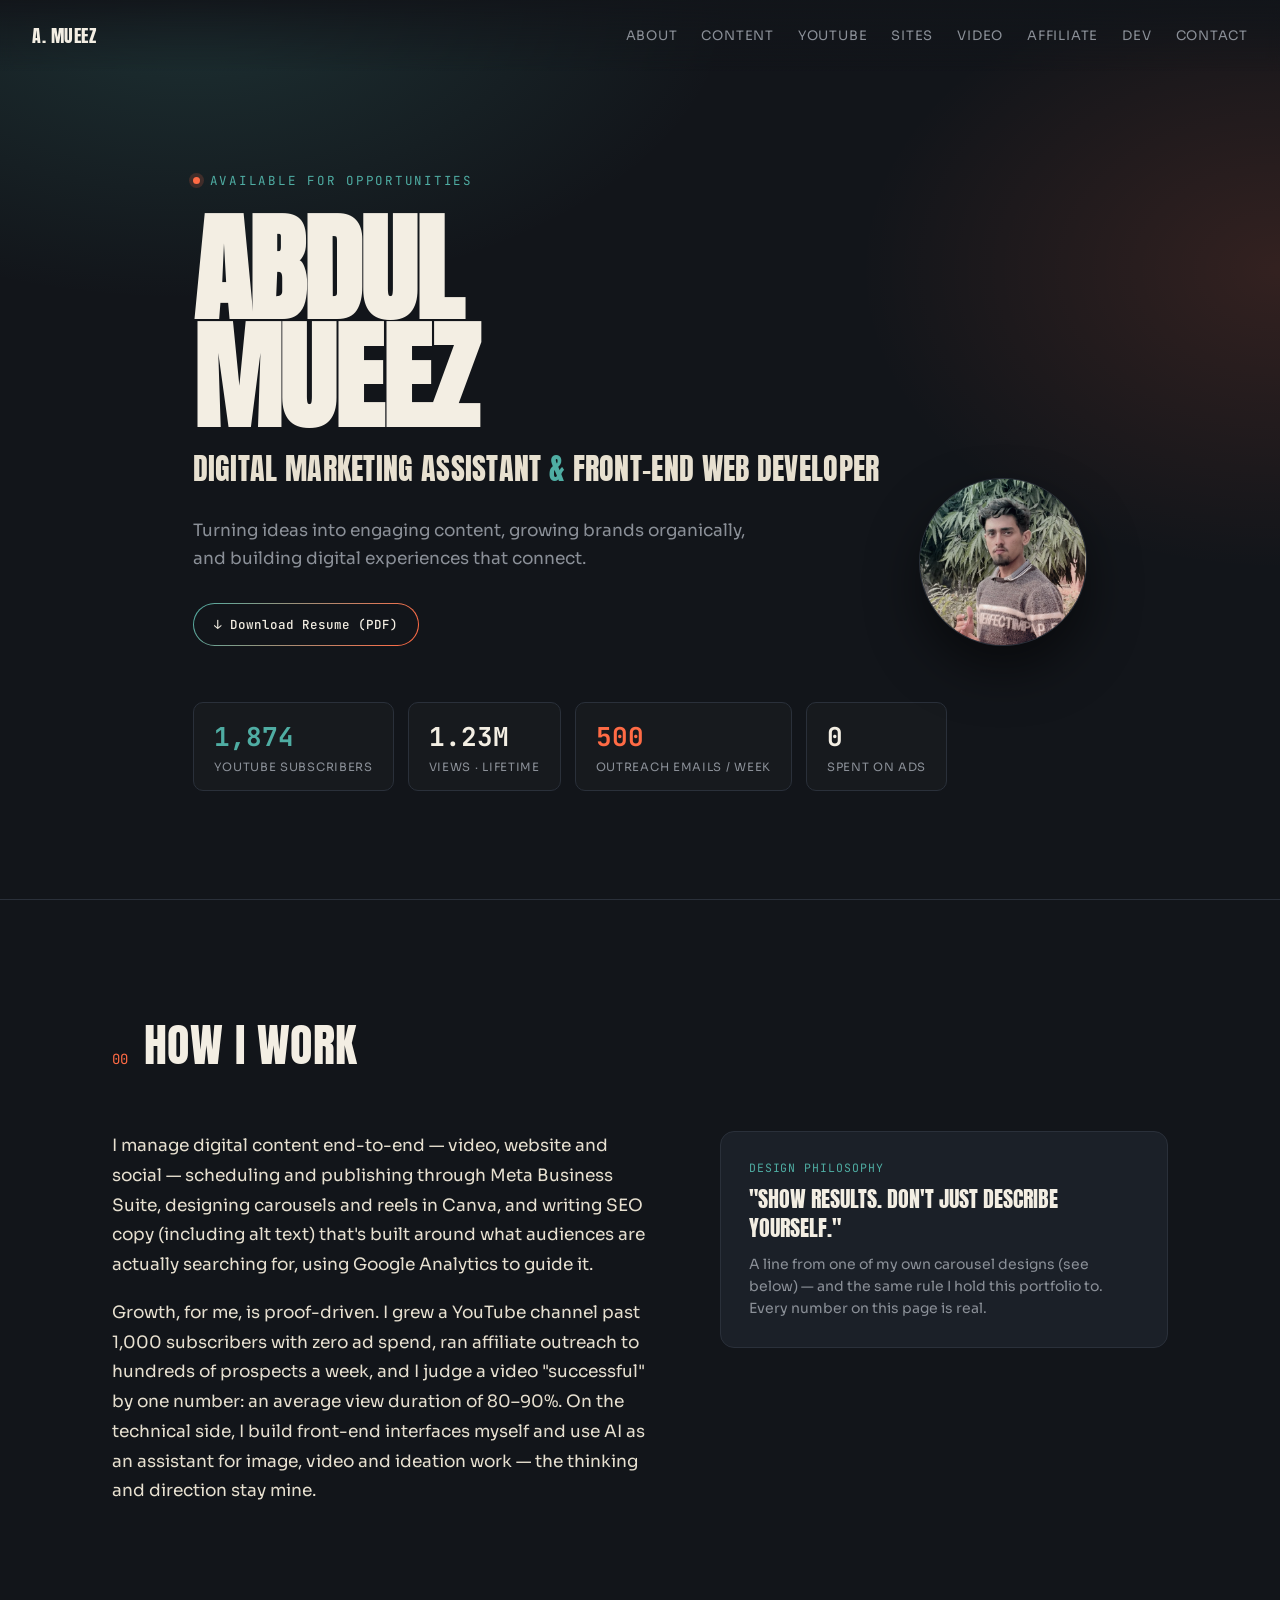
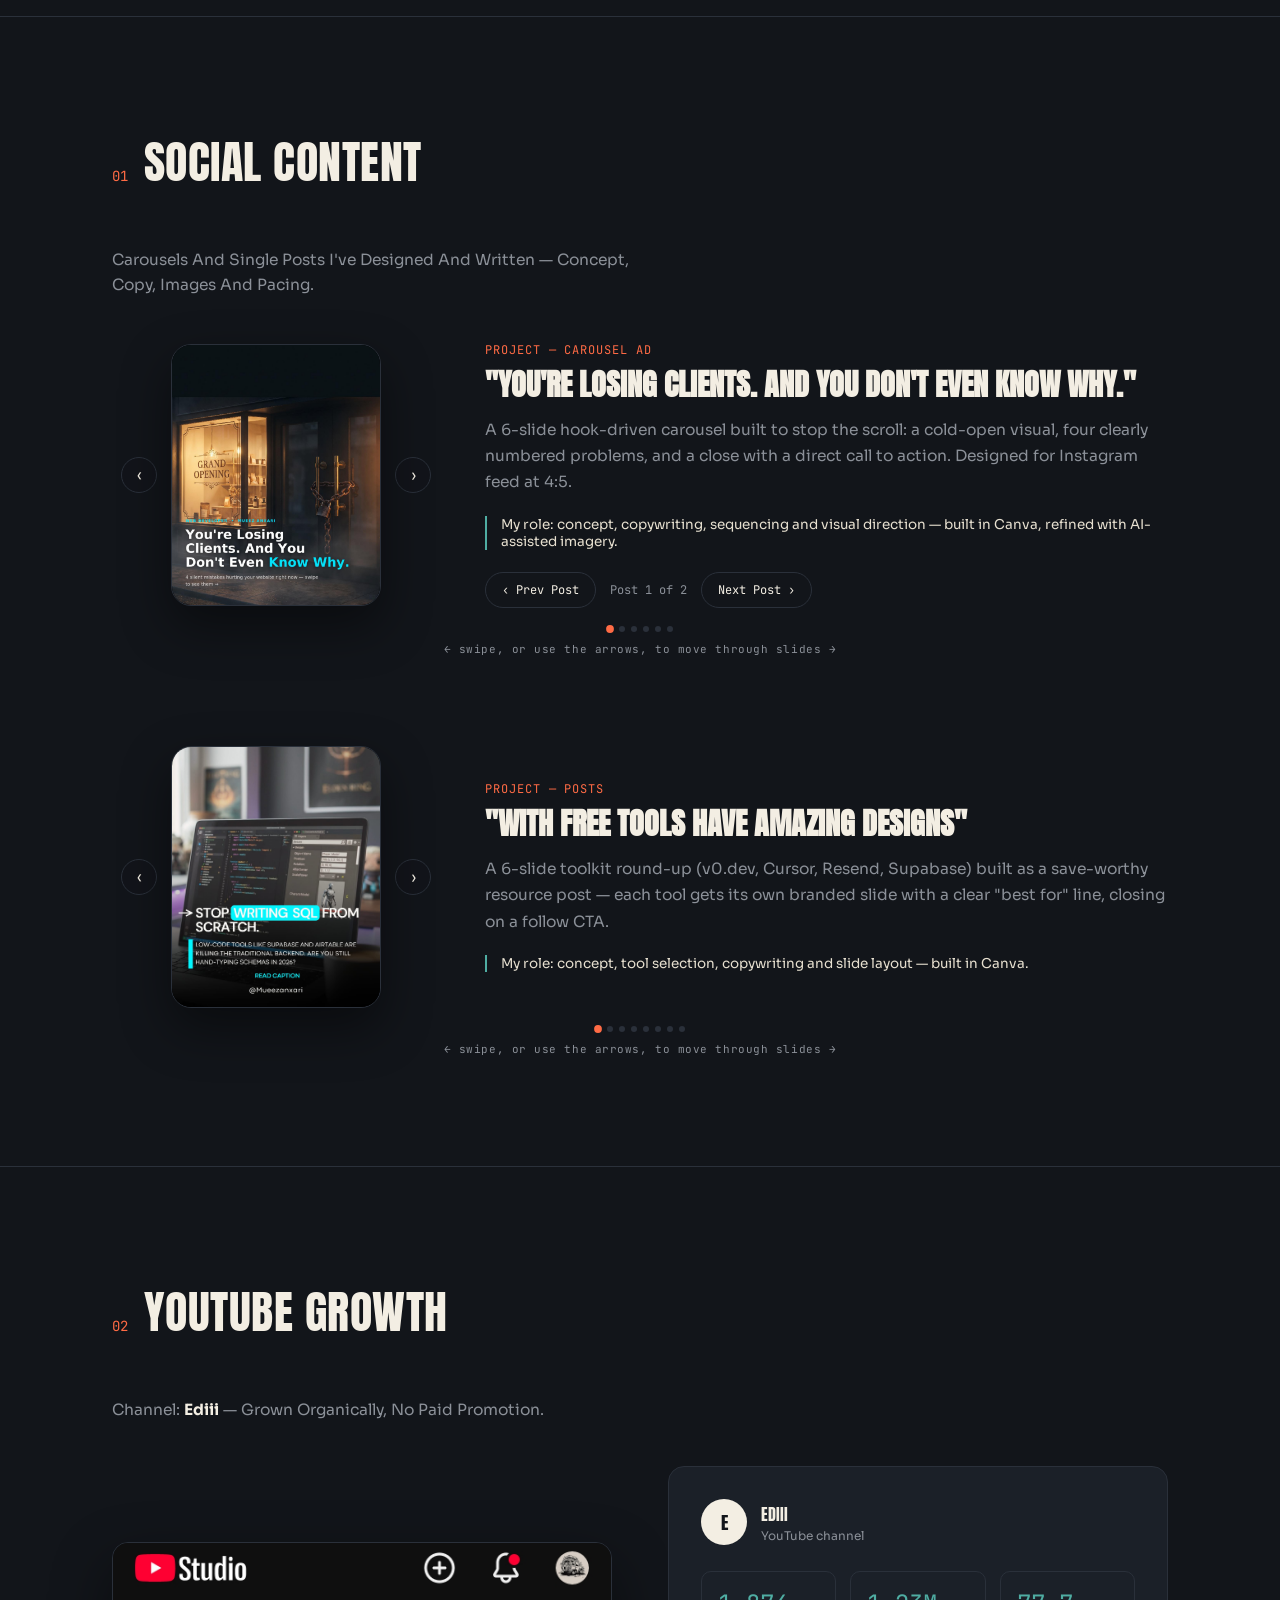
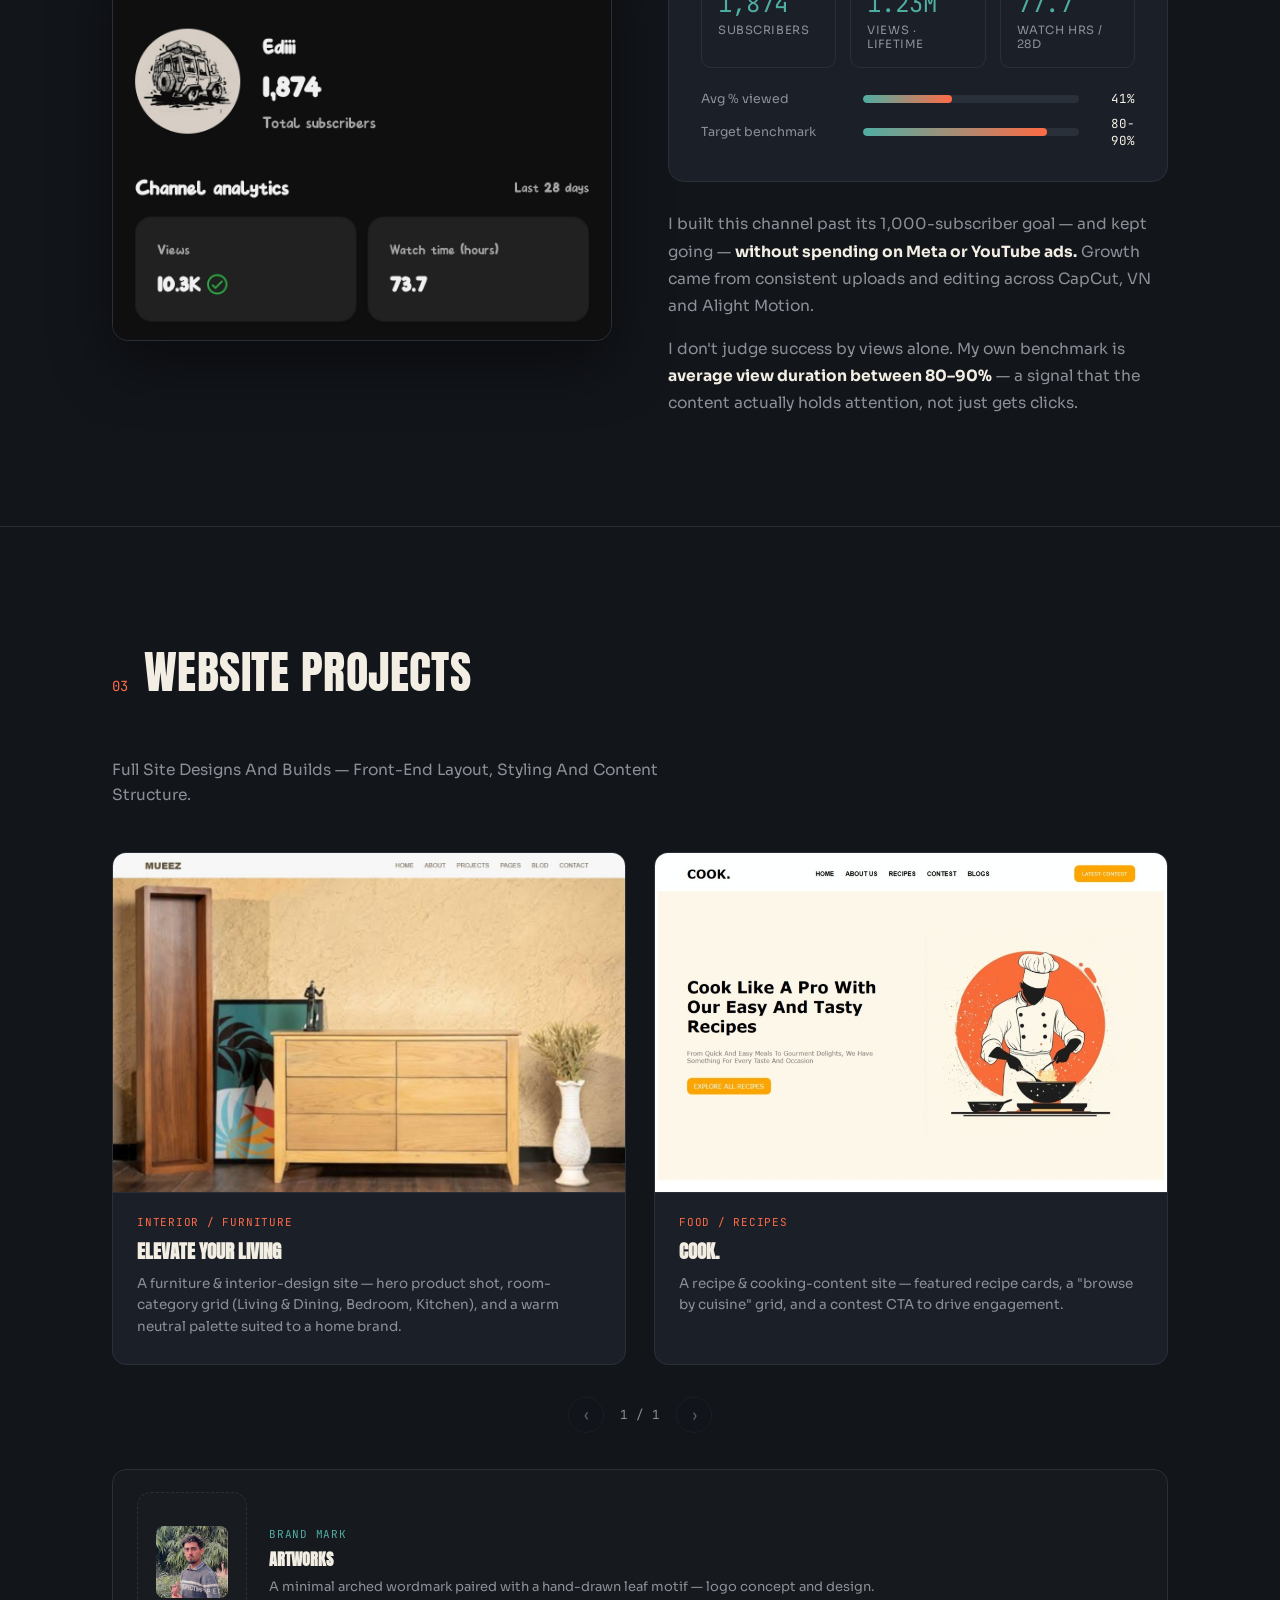
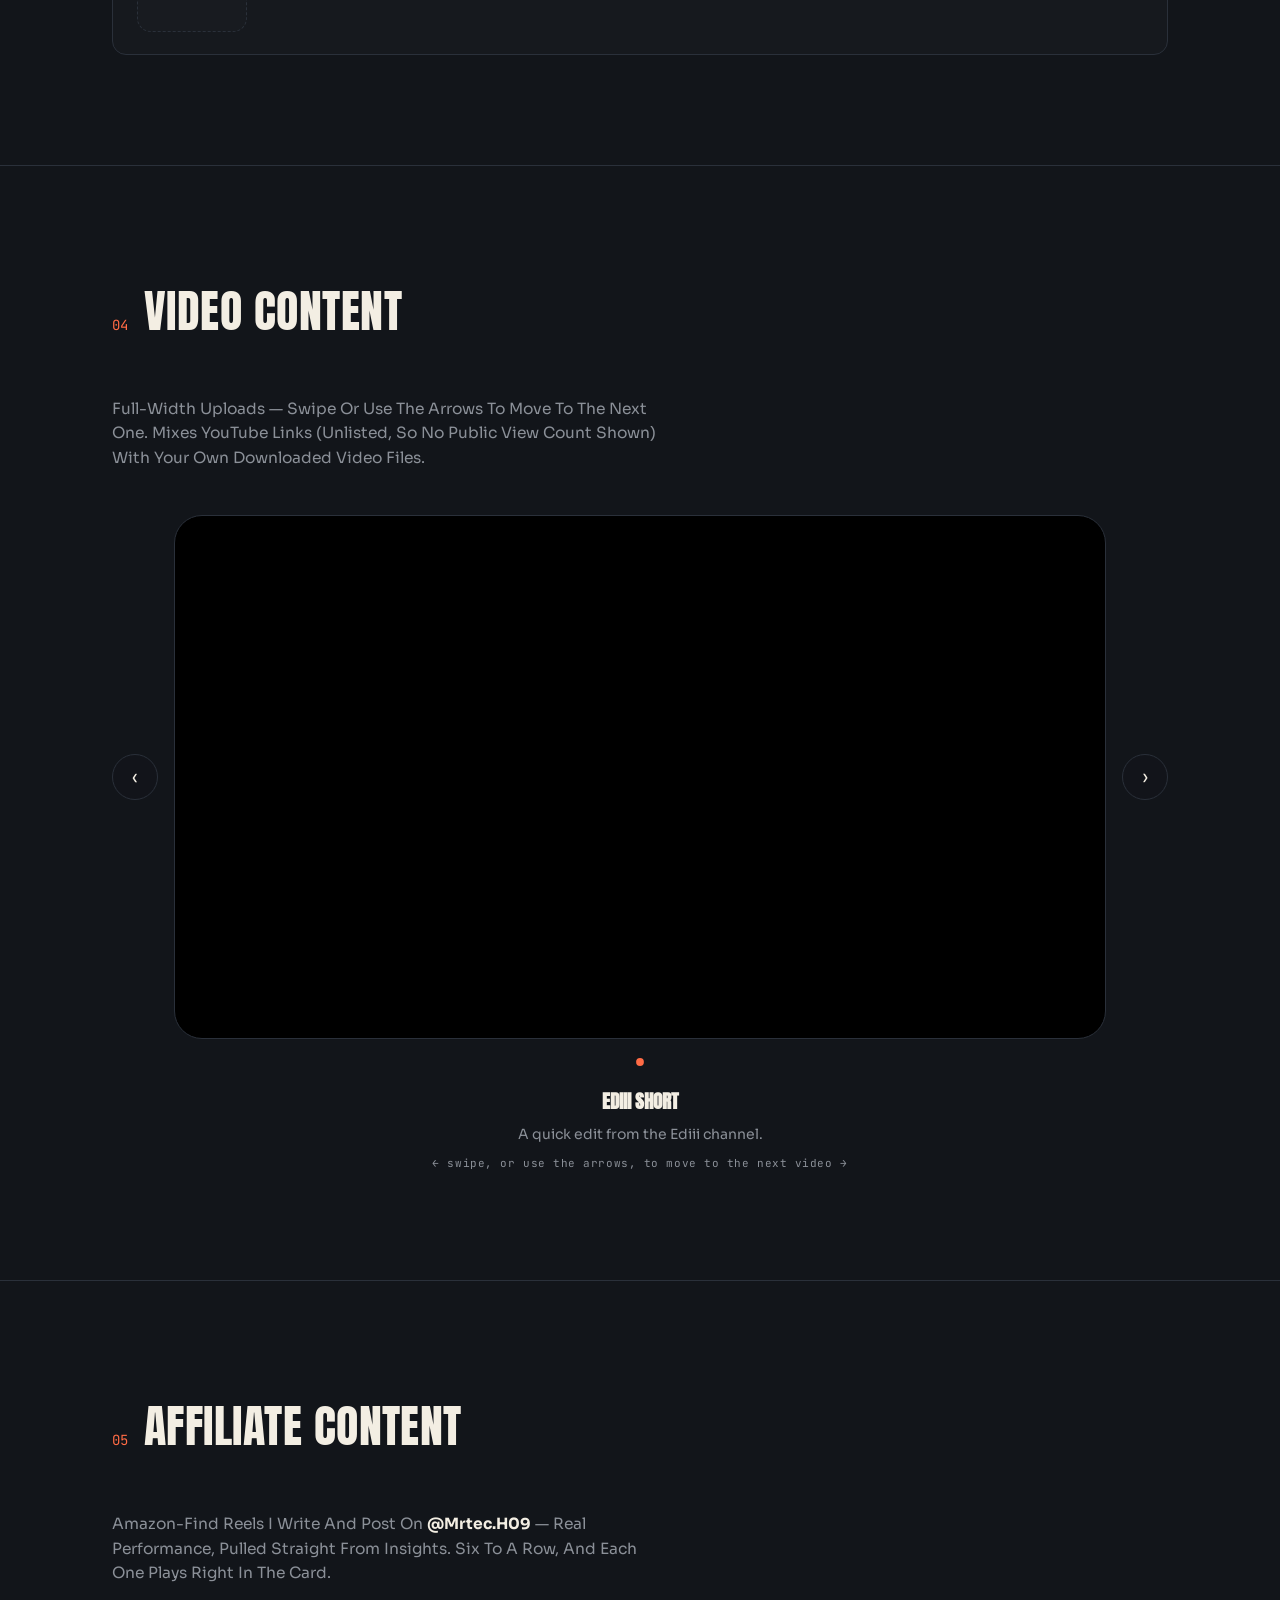
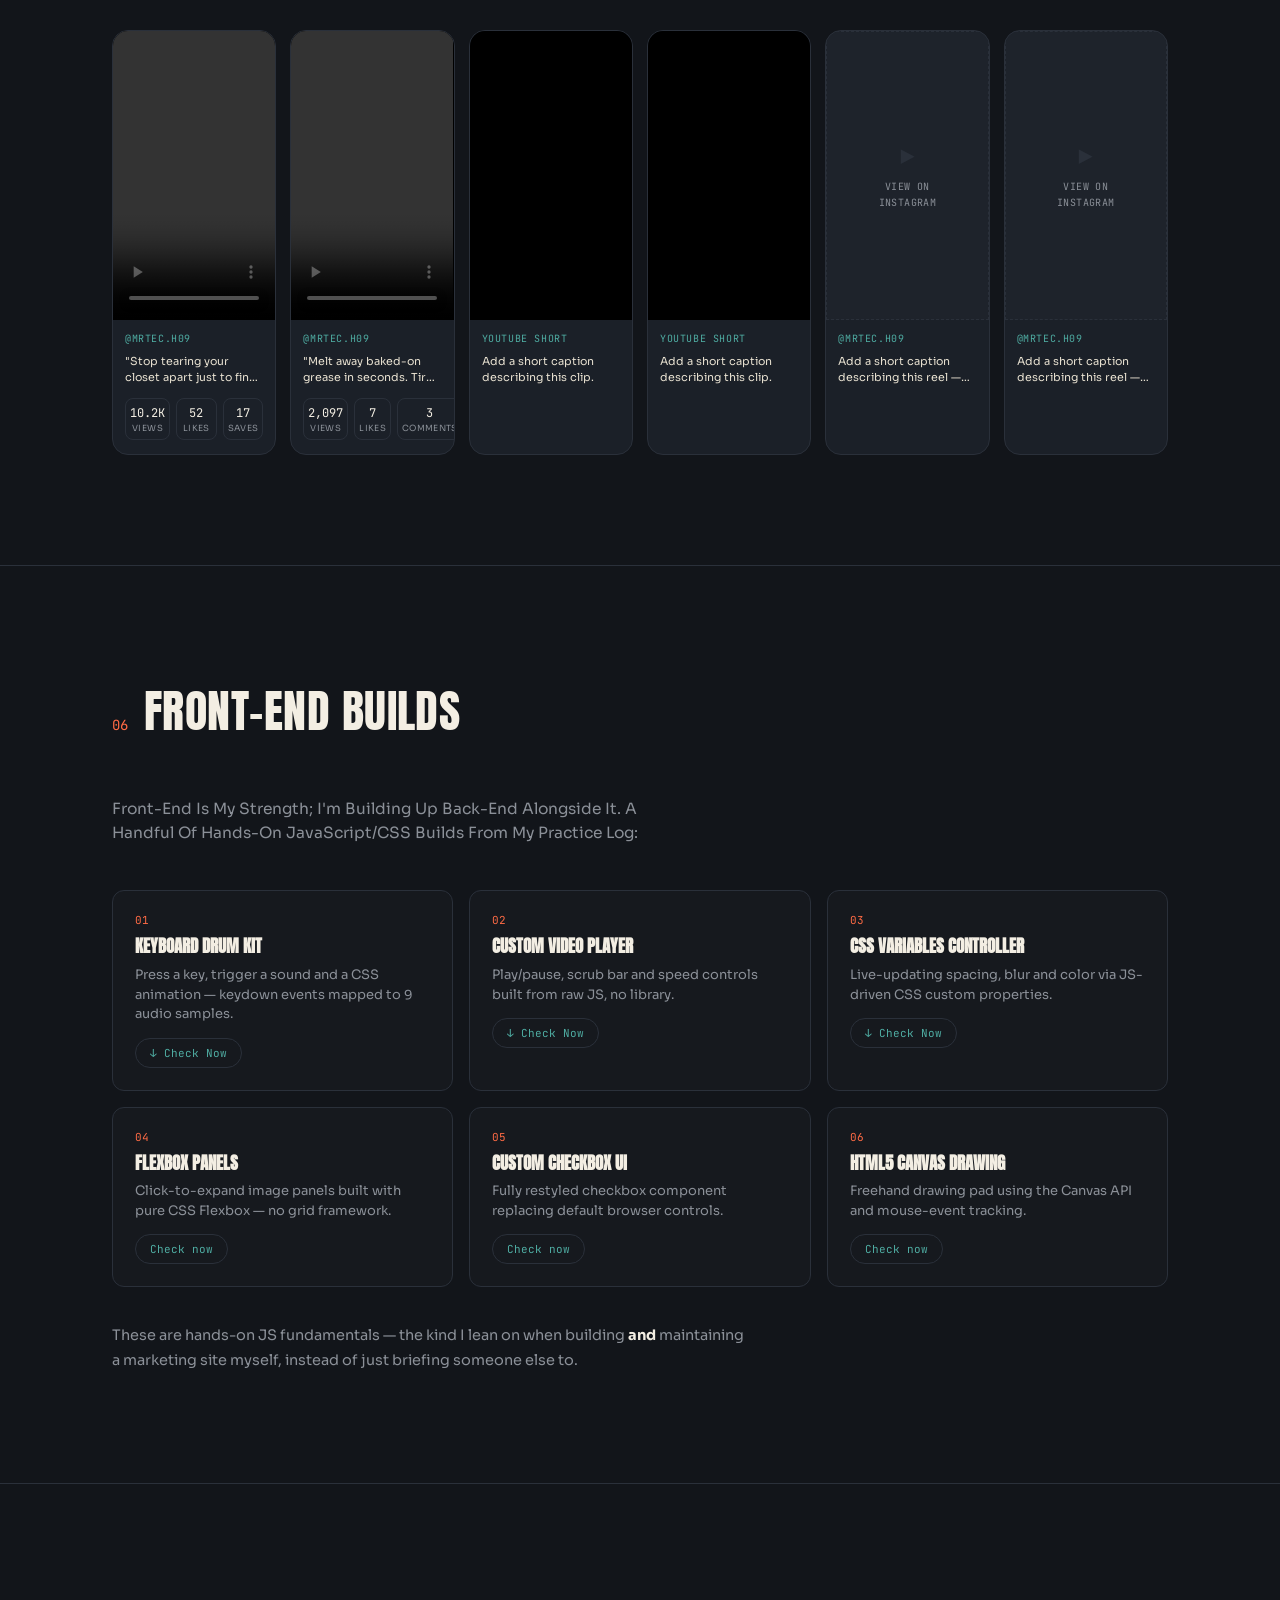
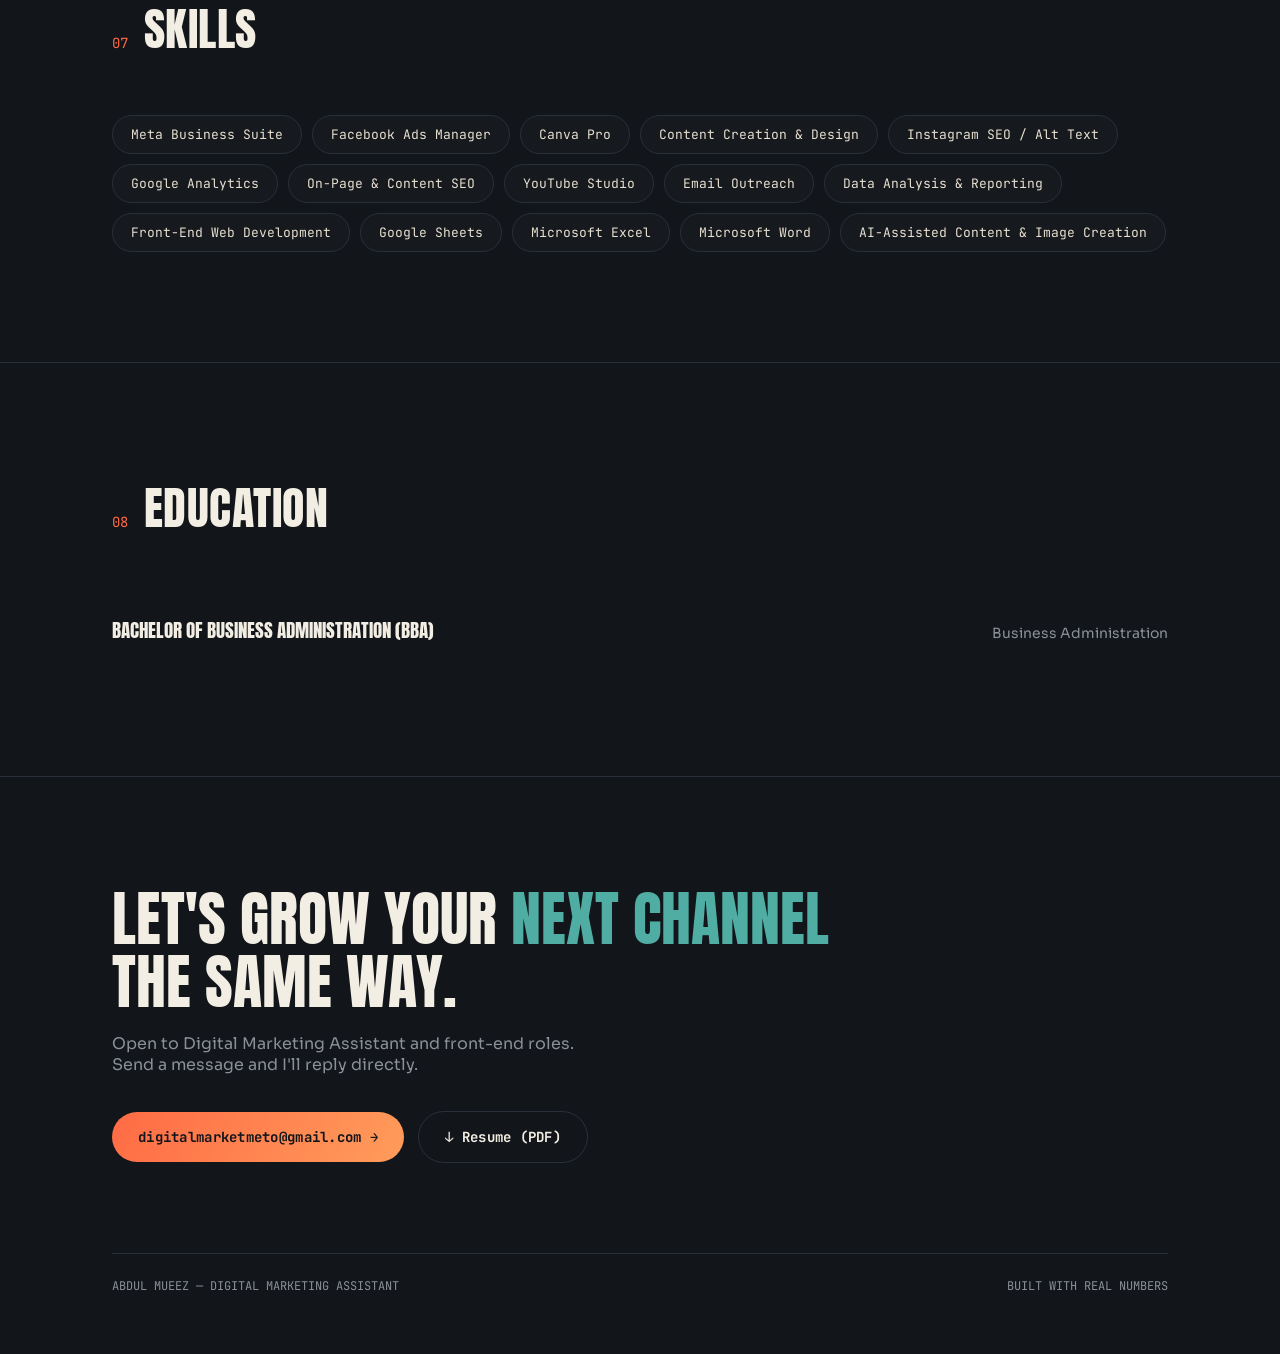
==== commit b2271ded: "Update index.html" ====
--- a/index.html
+++ b/index.html
@@ -218,7 +218,7 @@
     -->
 
     <div class="logo-strip">
-      <div class="media-empty">< img src="./Artwork.jpeg"></div>
+      <div class="media-empty"><img src="./Profile Photo (1).jpeg"></div>
       <div>
         <div class="lt">Brand Mark</div>
         <h5>Artworks</h5>
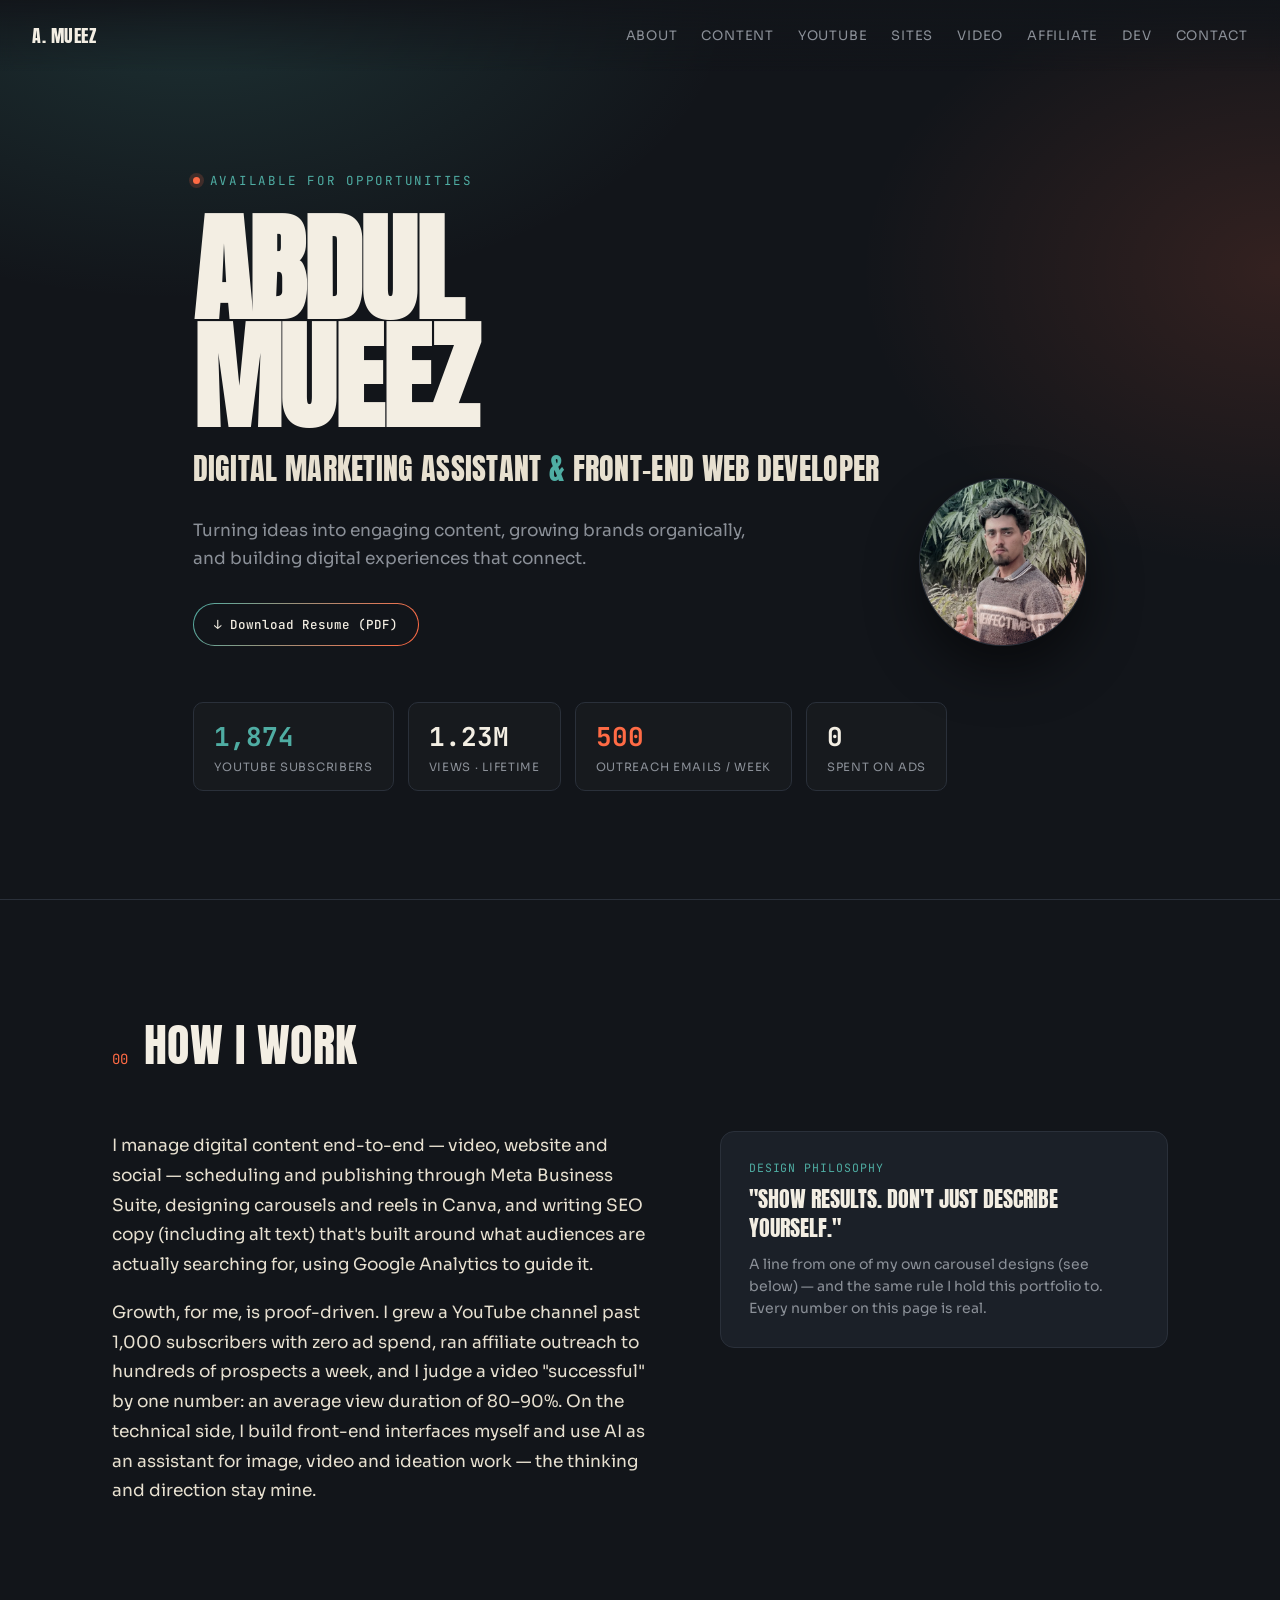
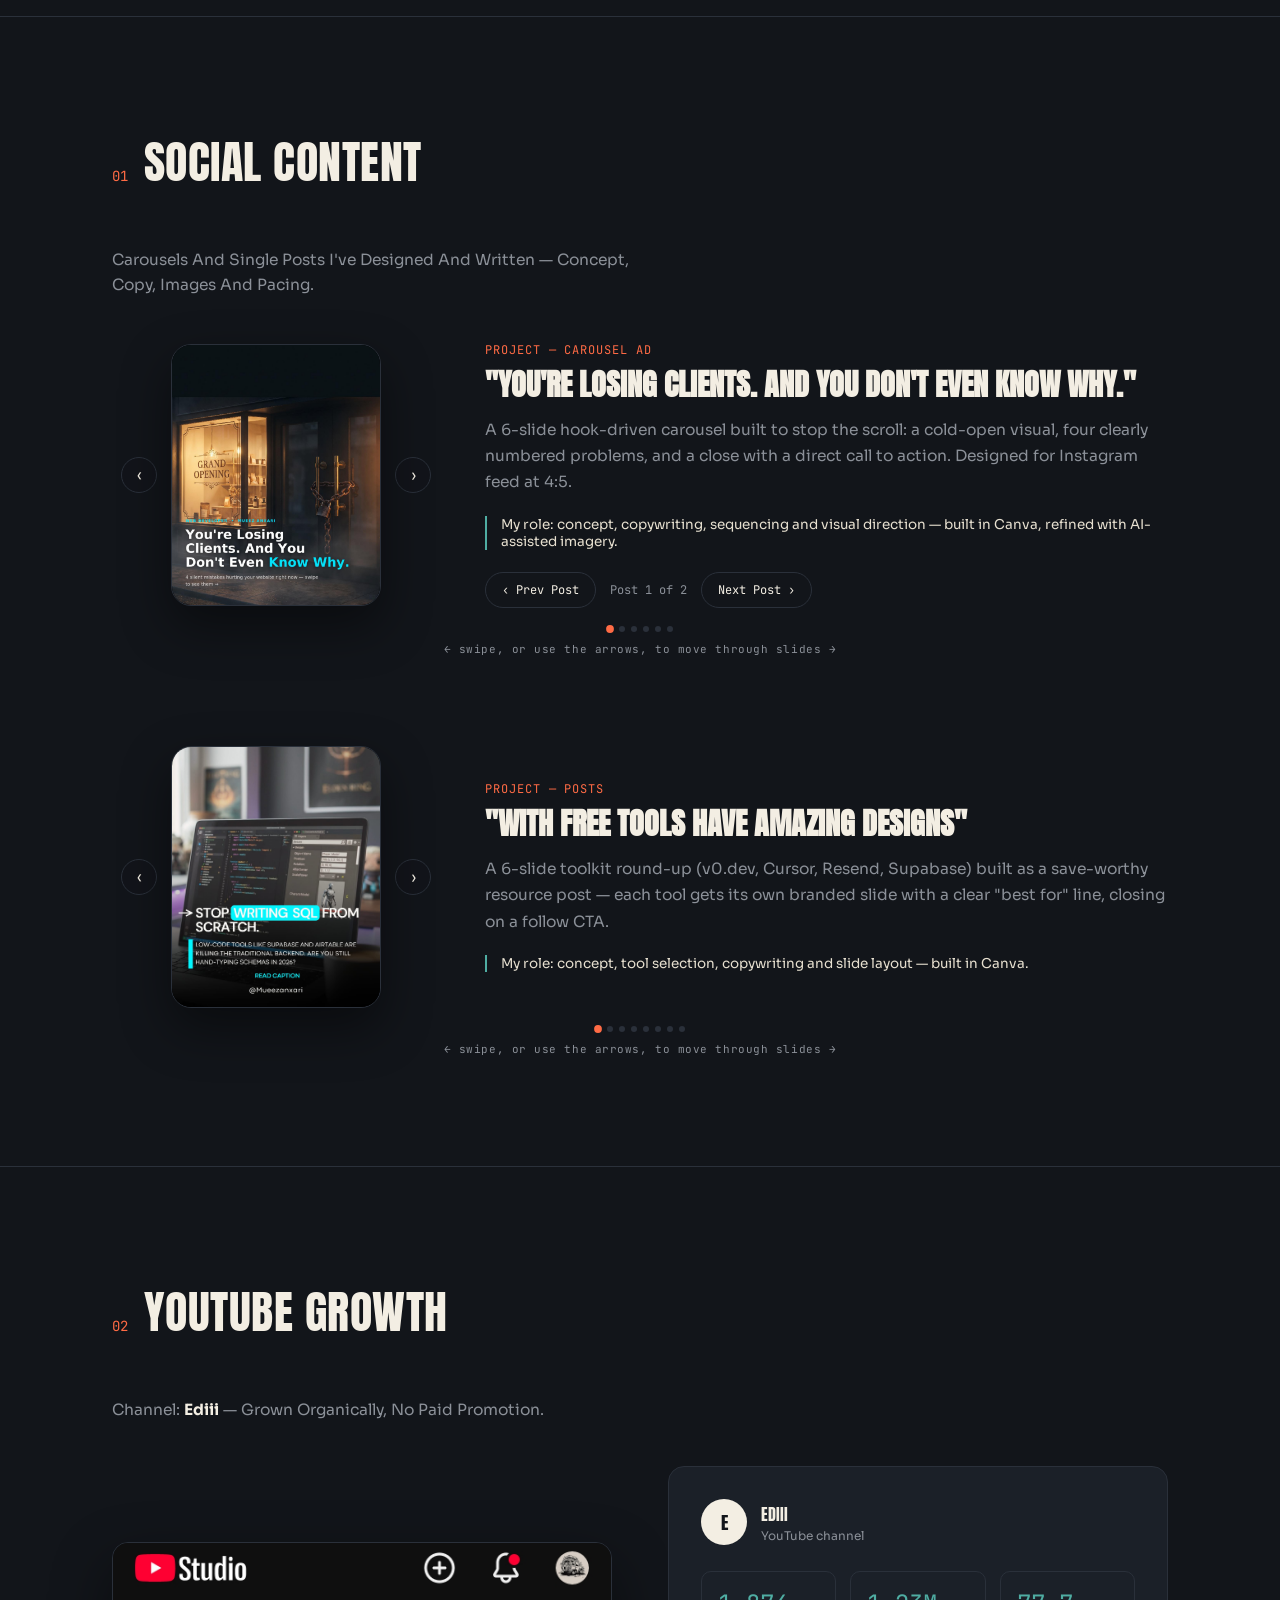
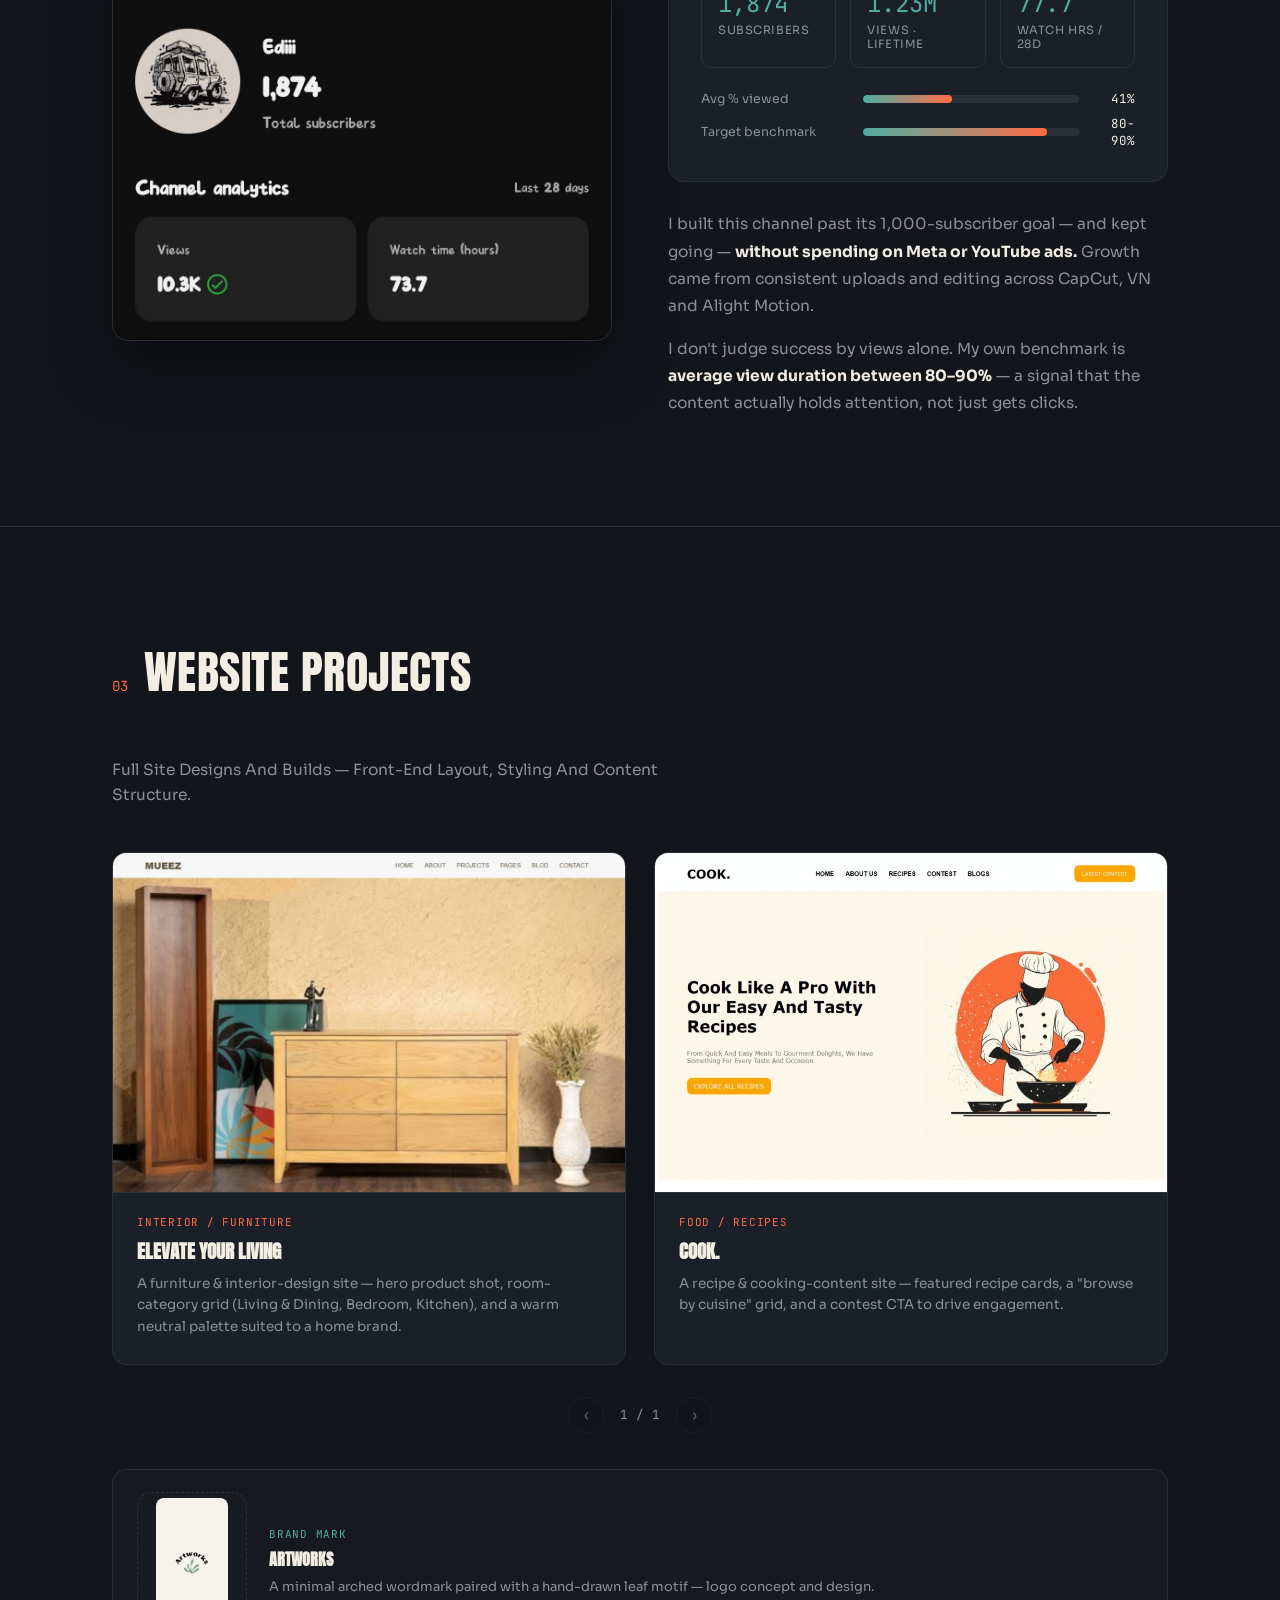
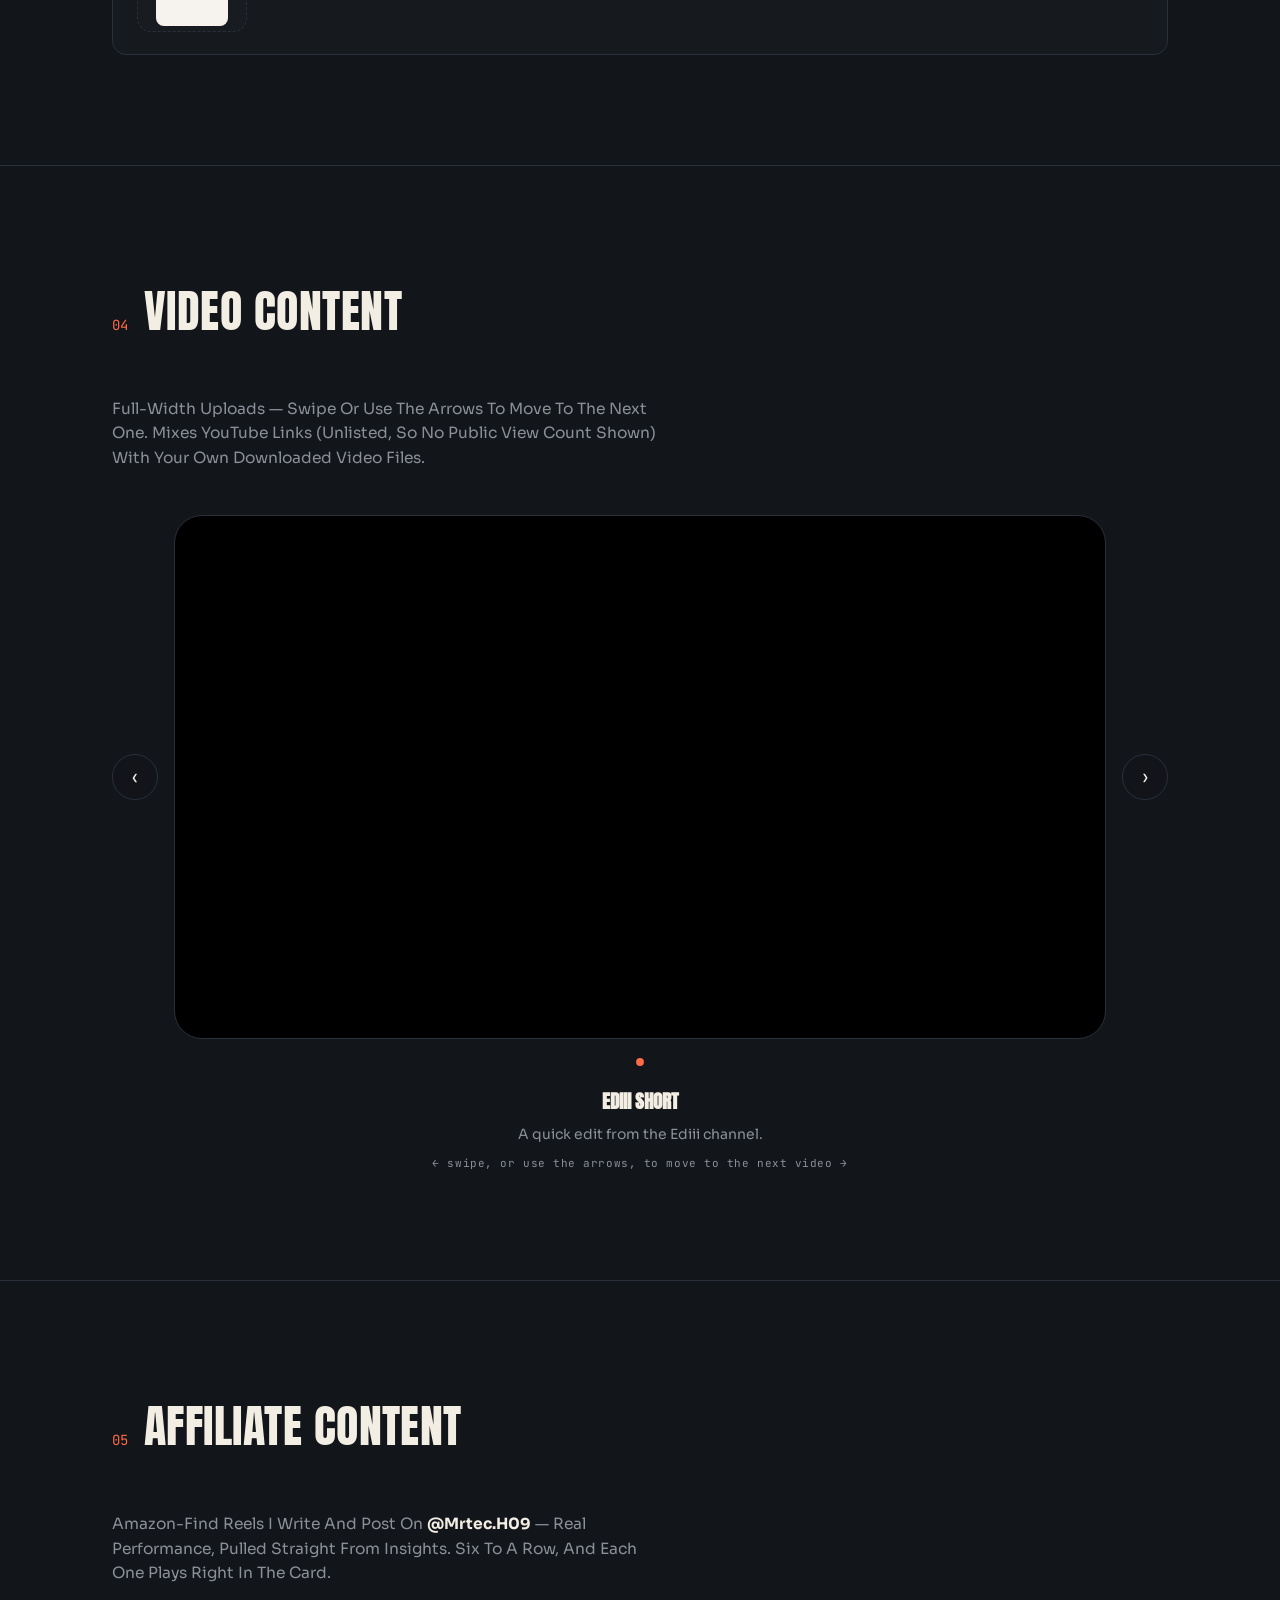
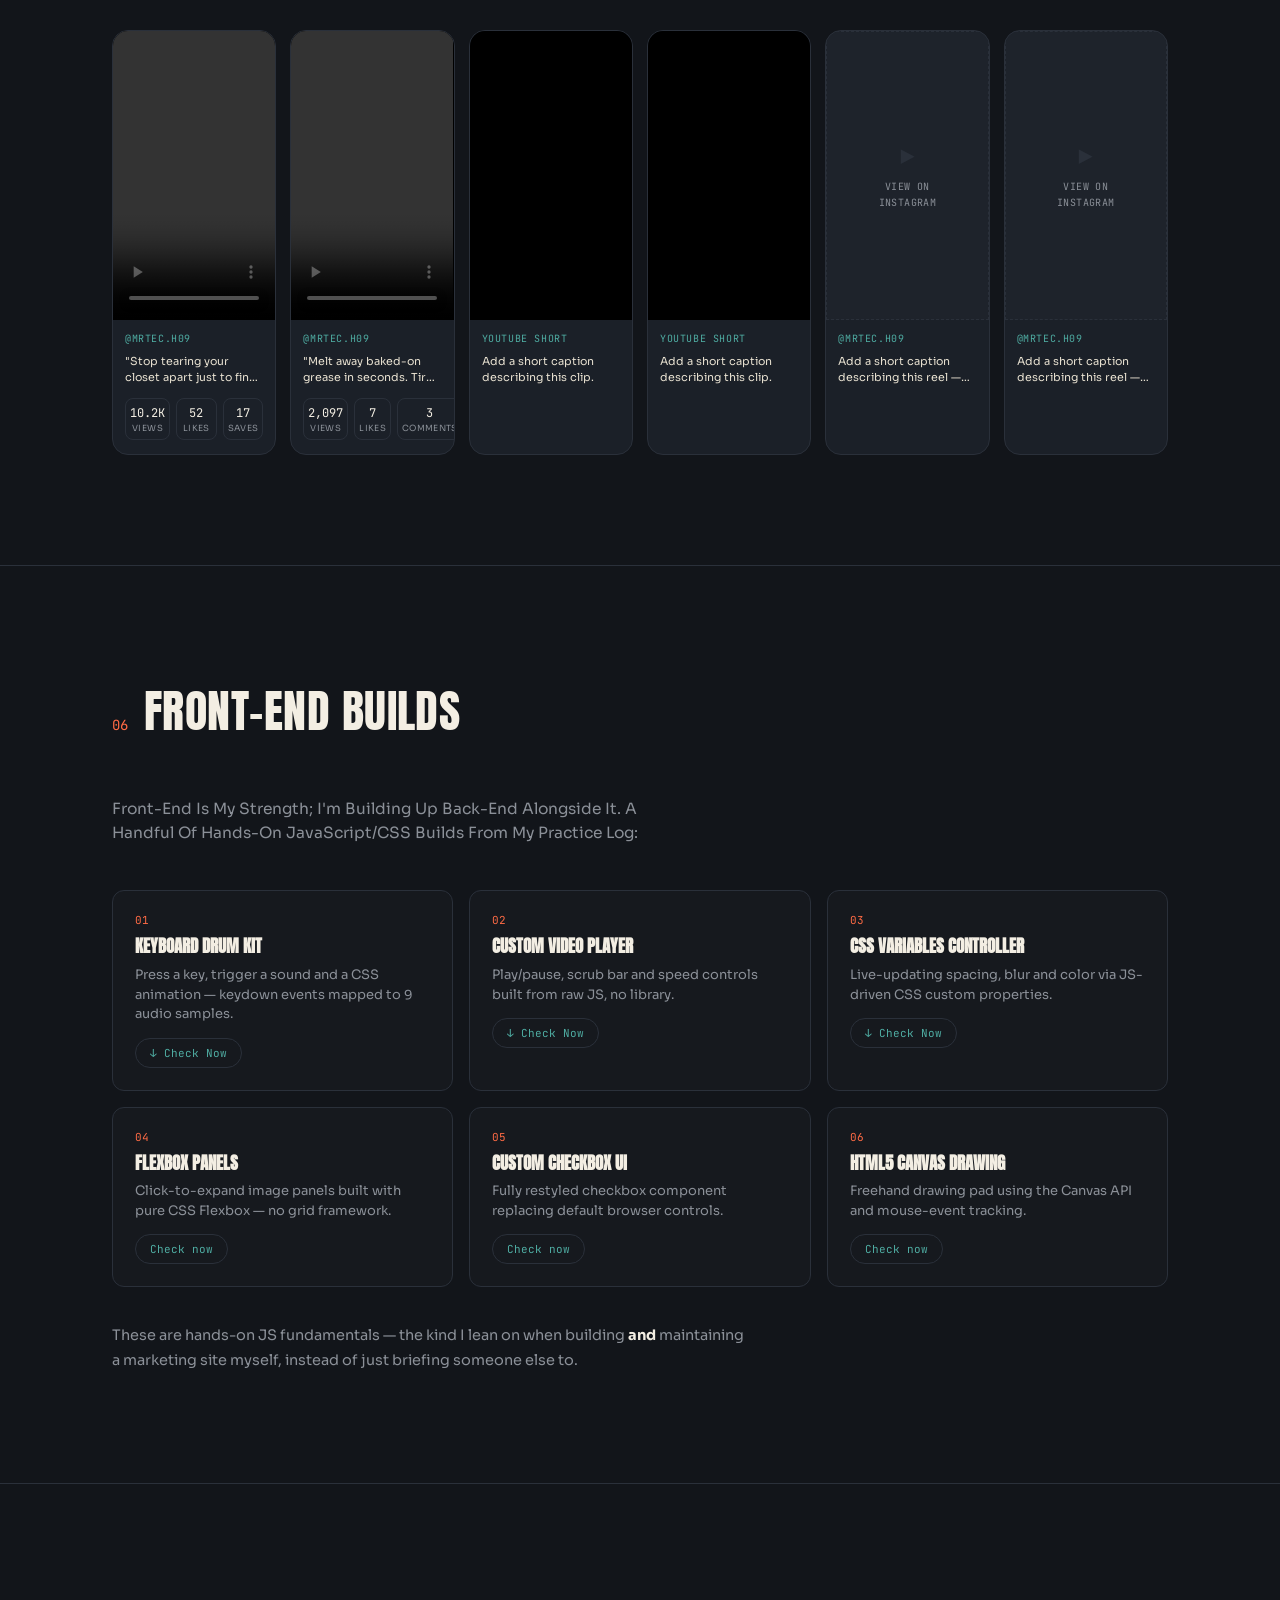
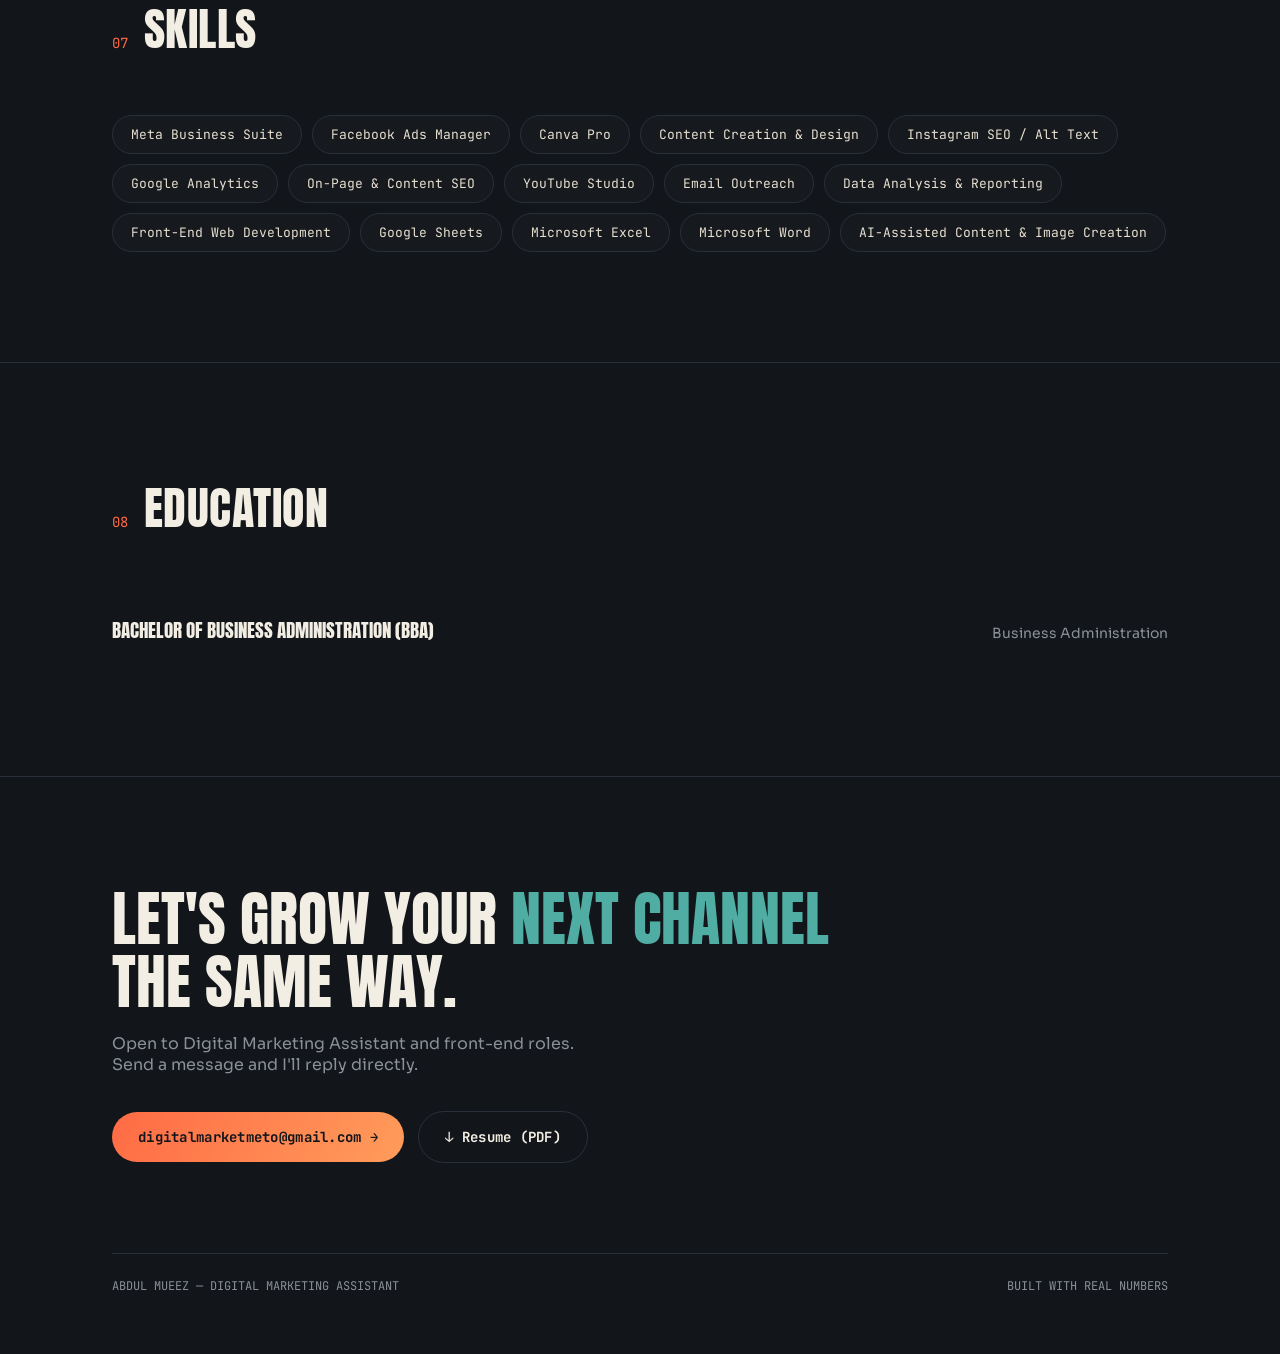
==== commit 759791f4: "Update index.html" ====
--- a/index.html
+++ b/index.html
@@ -218,7 +218,7 @@
     -->
 
     <div class="logo-strip">
-      <div class="media-empty"><img src="./Profile Photo (1).jpeg"></div>
+      <div class="media-empty"><img src="./art"></div>
       <div>
         <div class="lt">Brand Mark</div>
         <h5>Artworks</h5>
